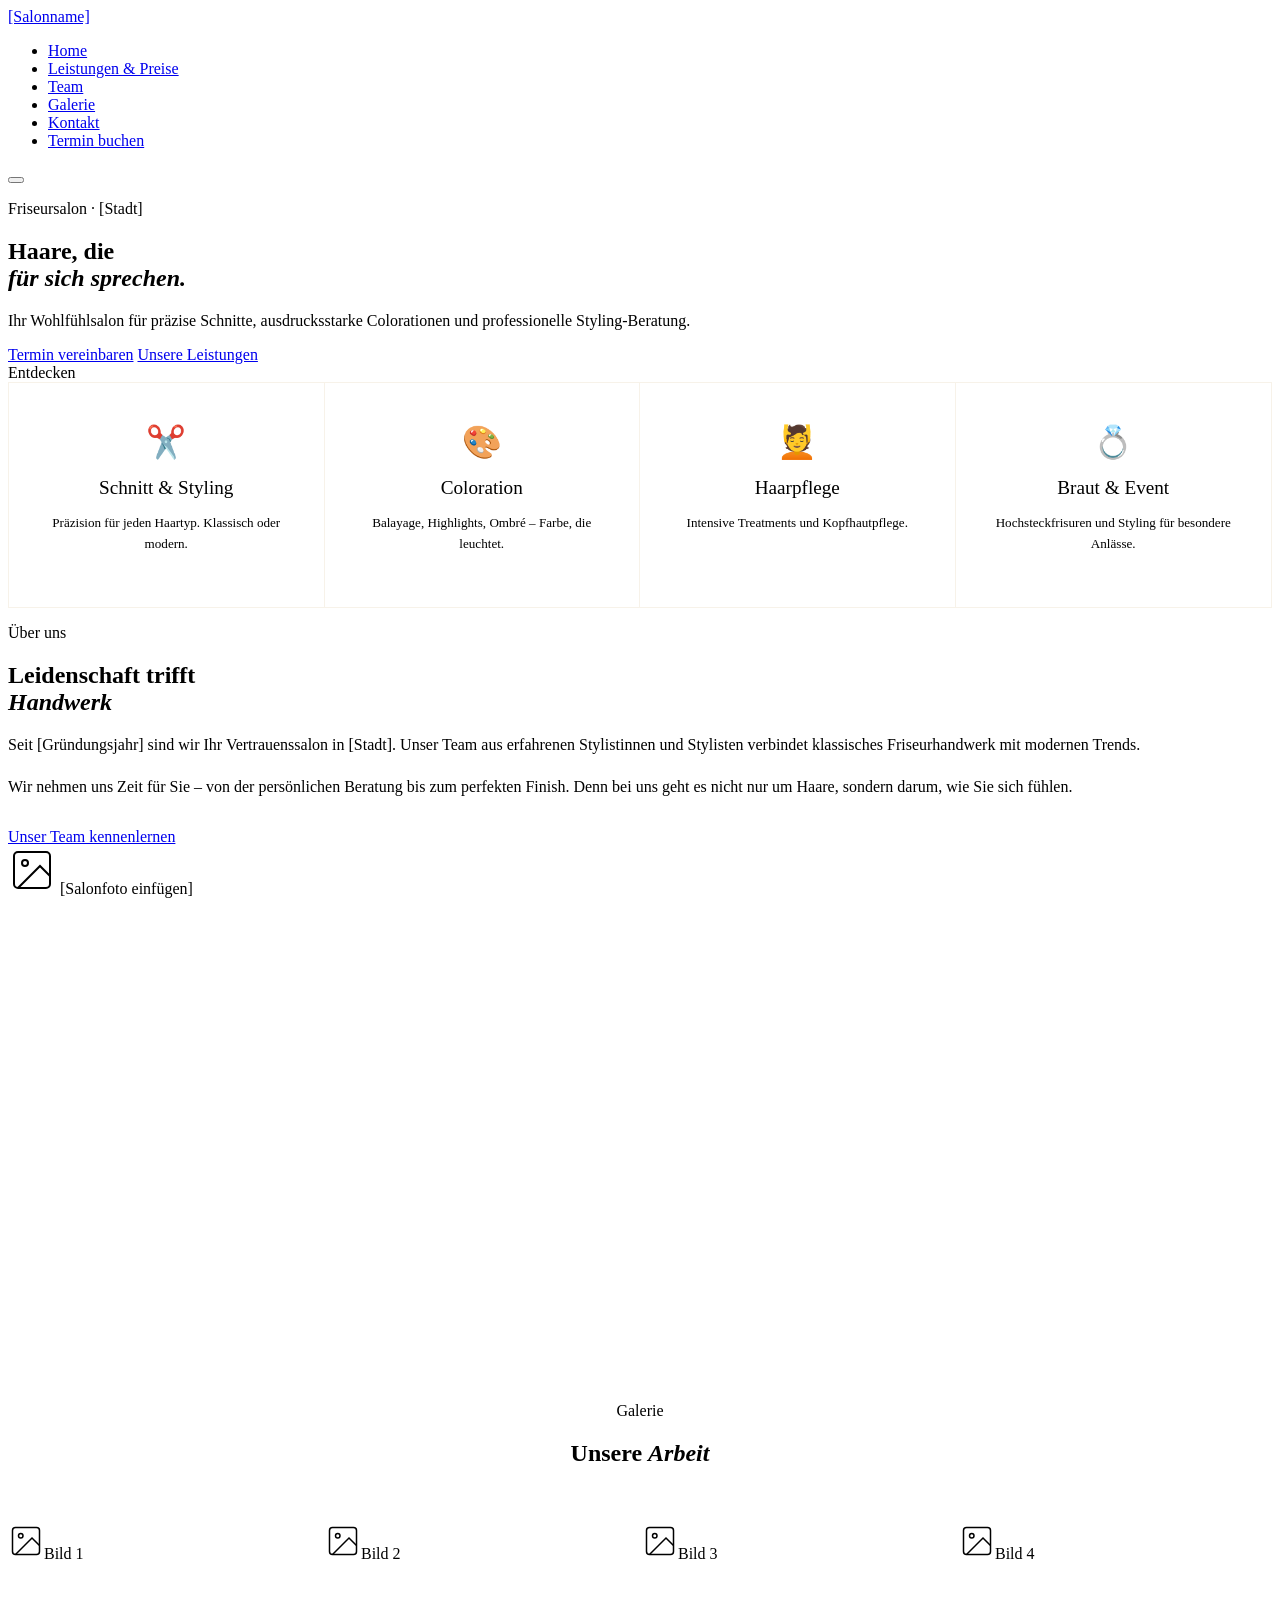
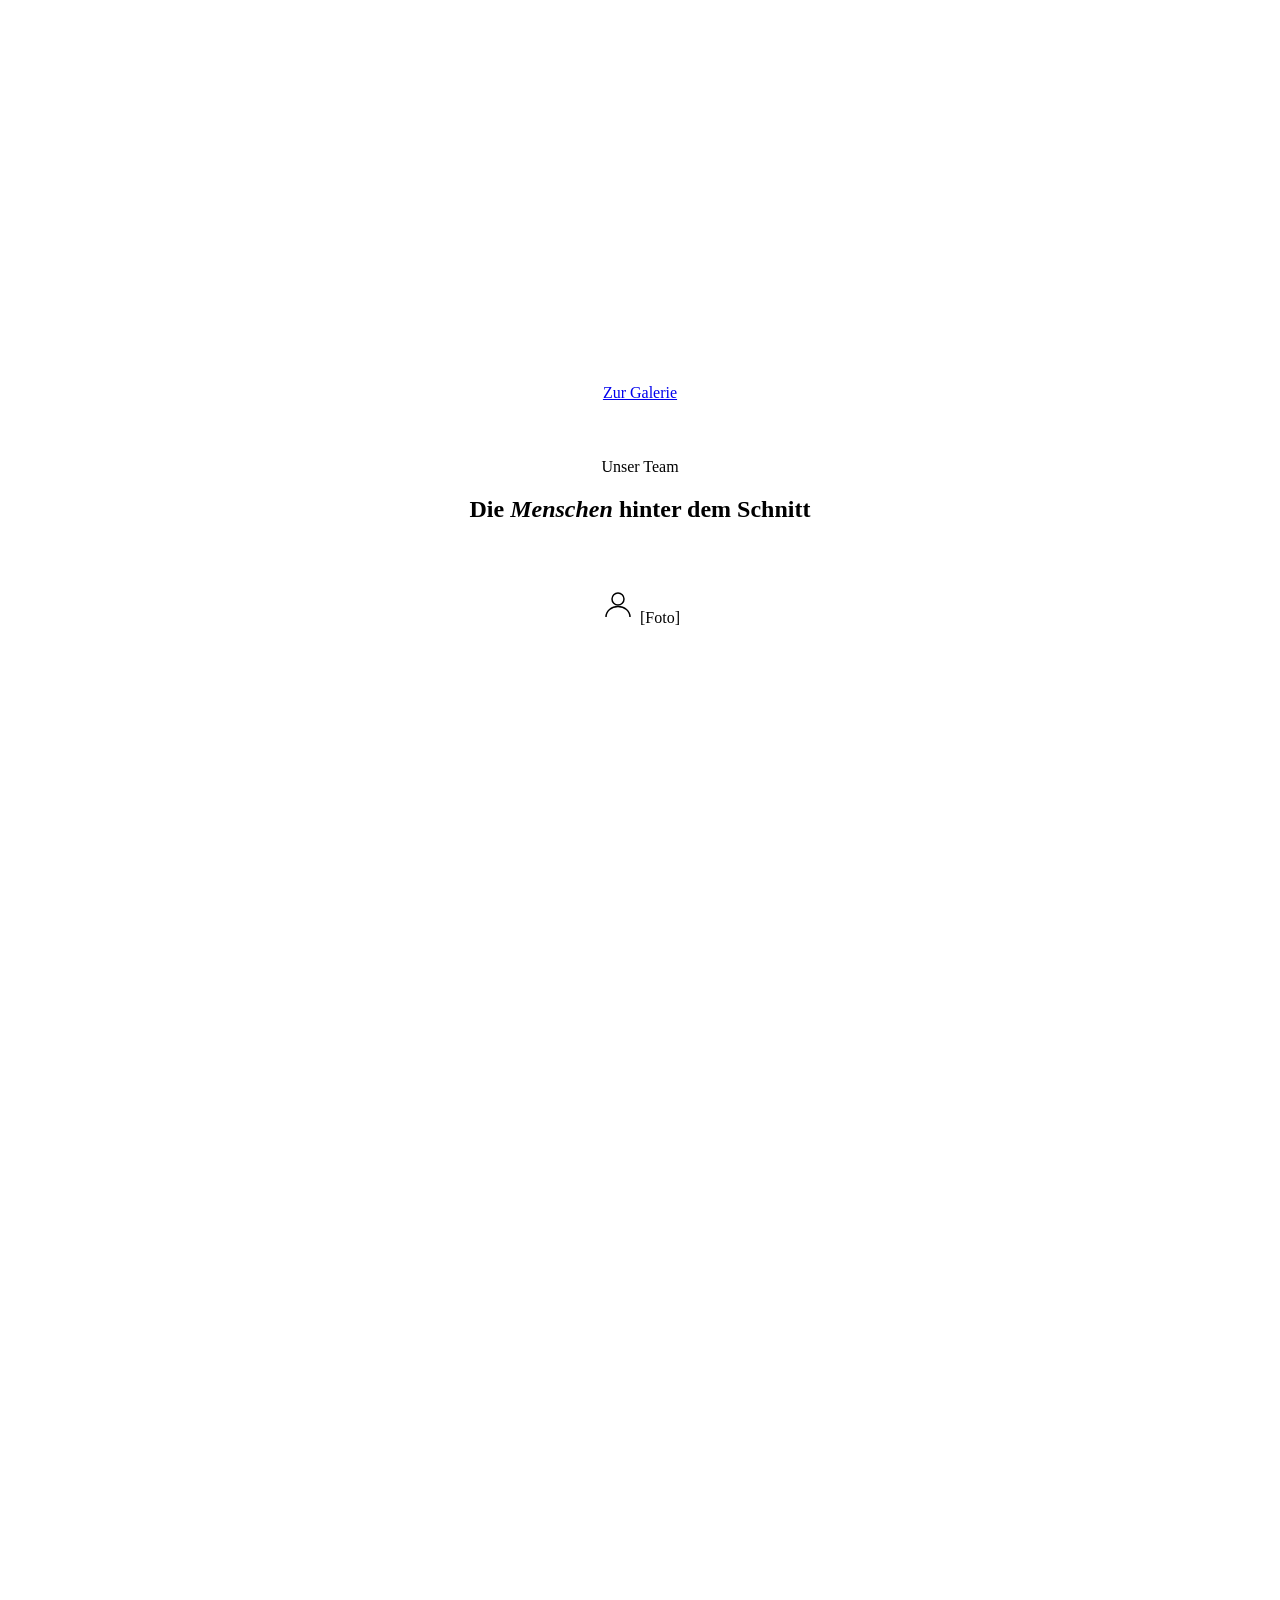
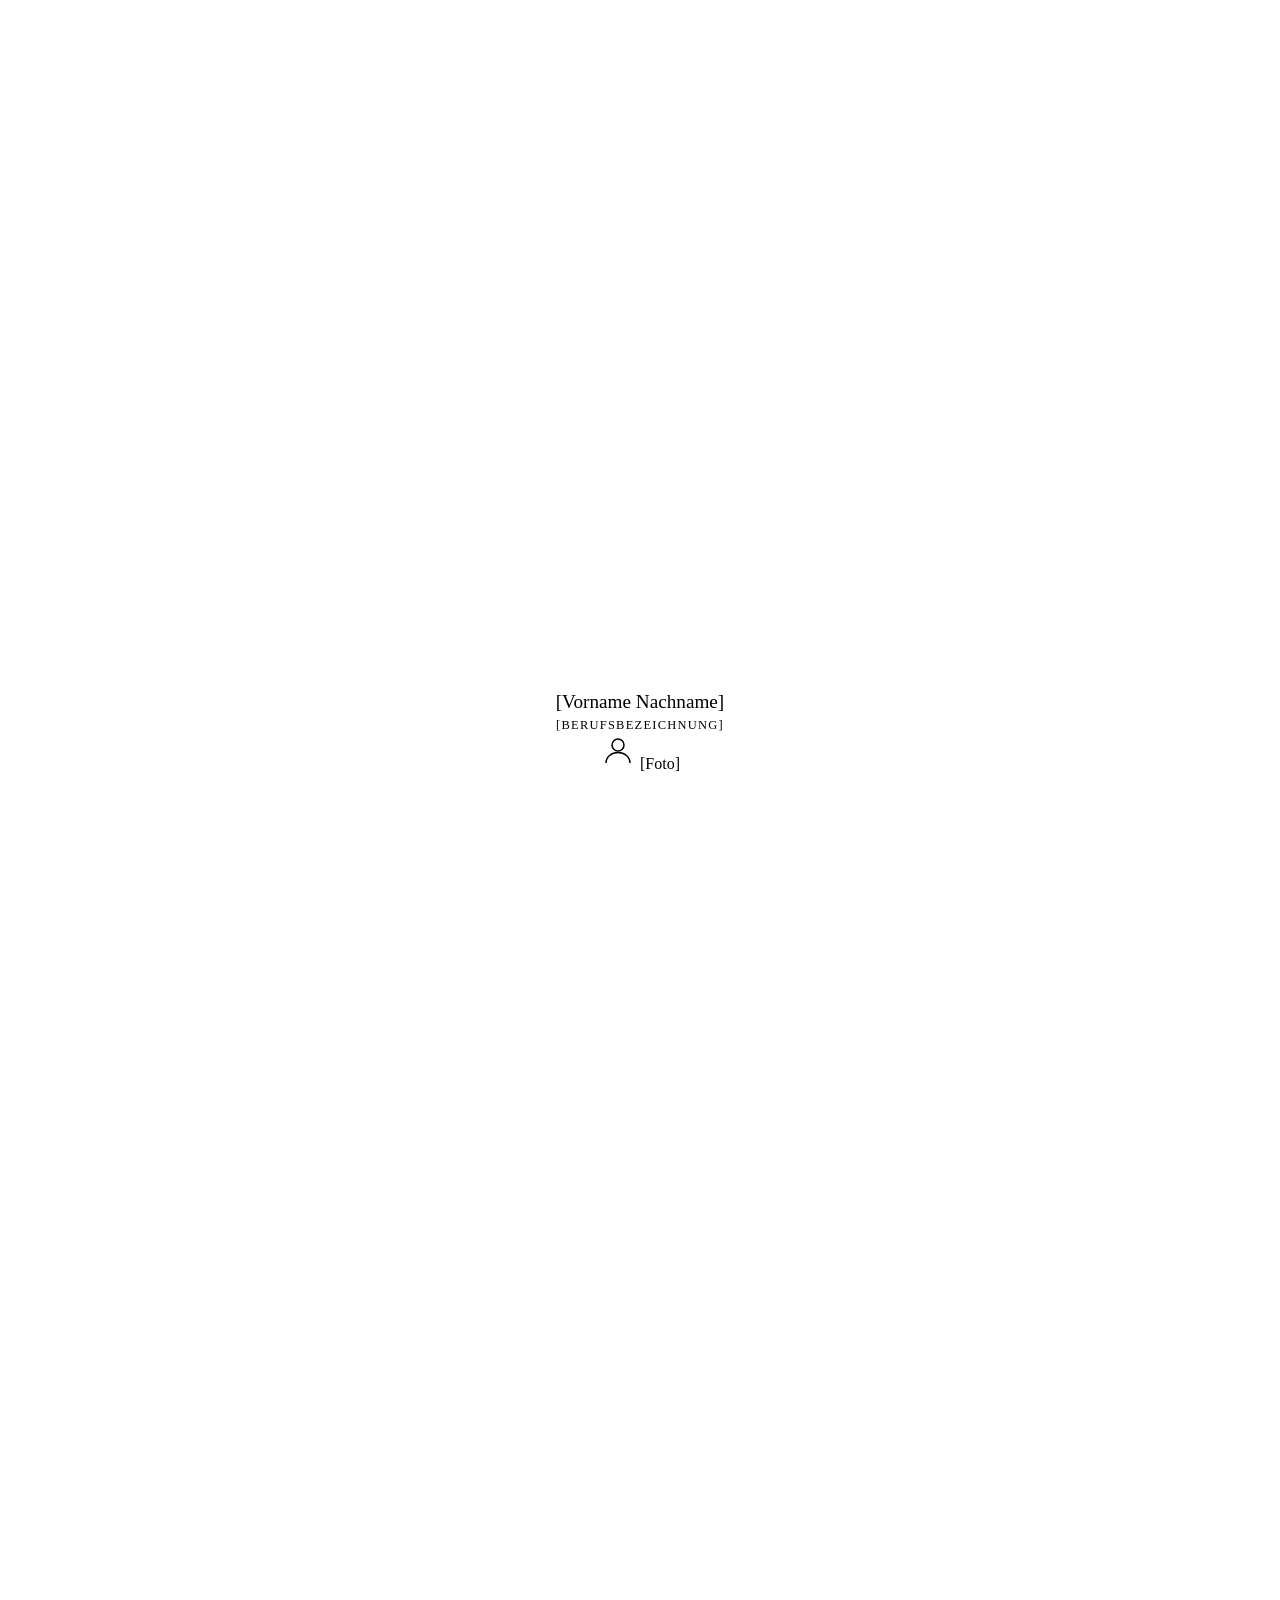
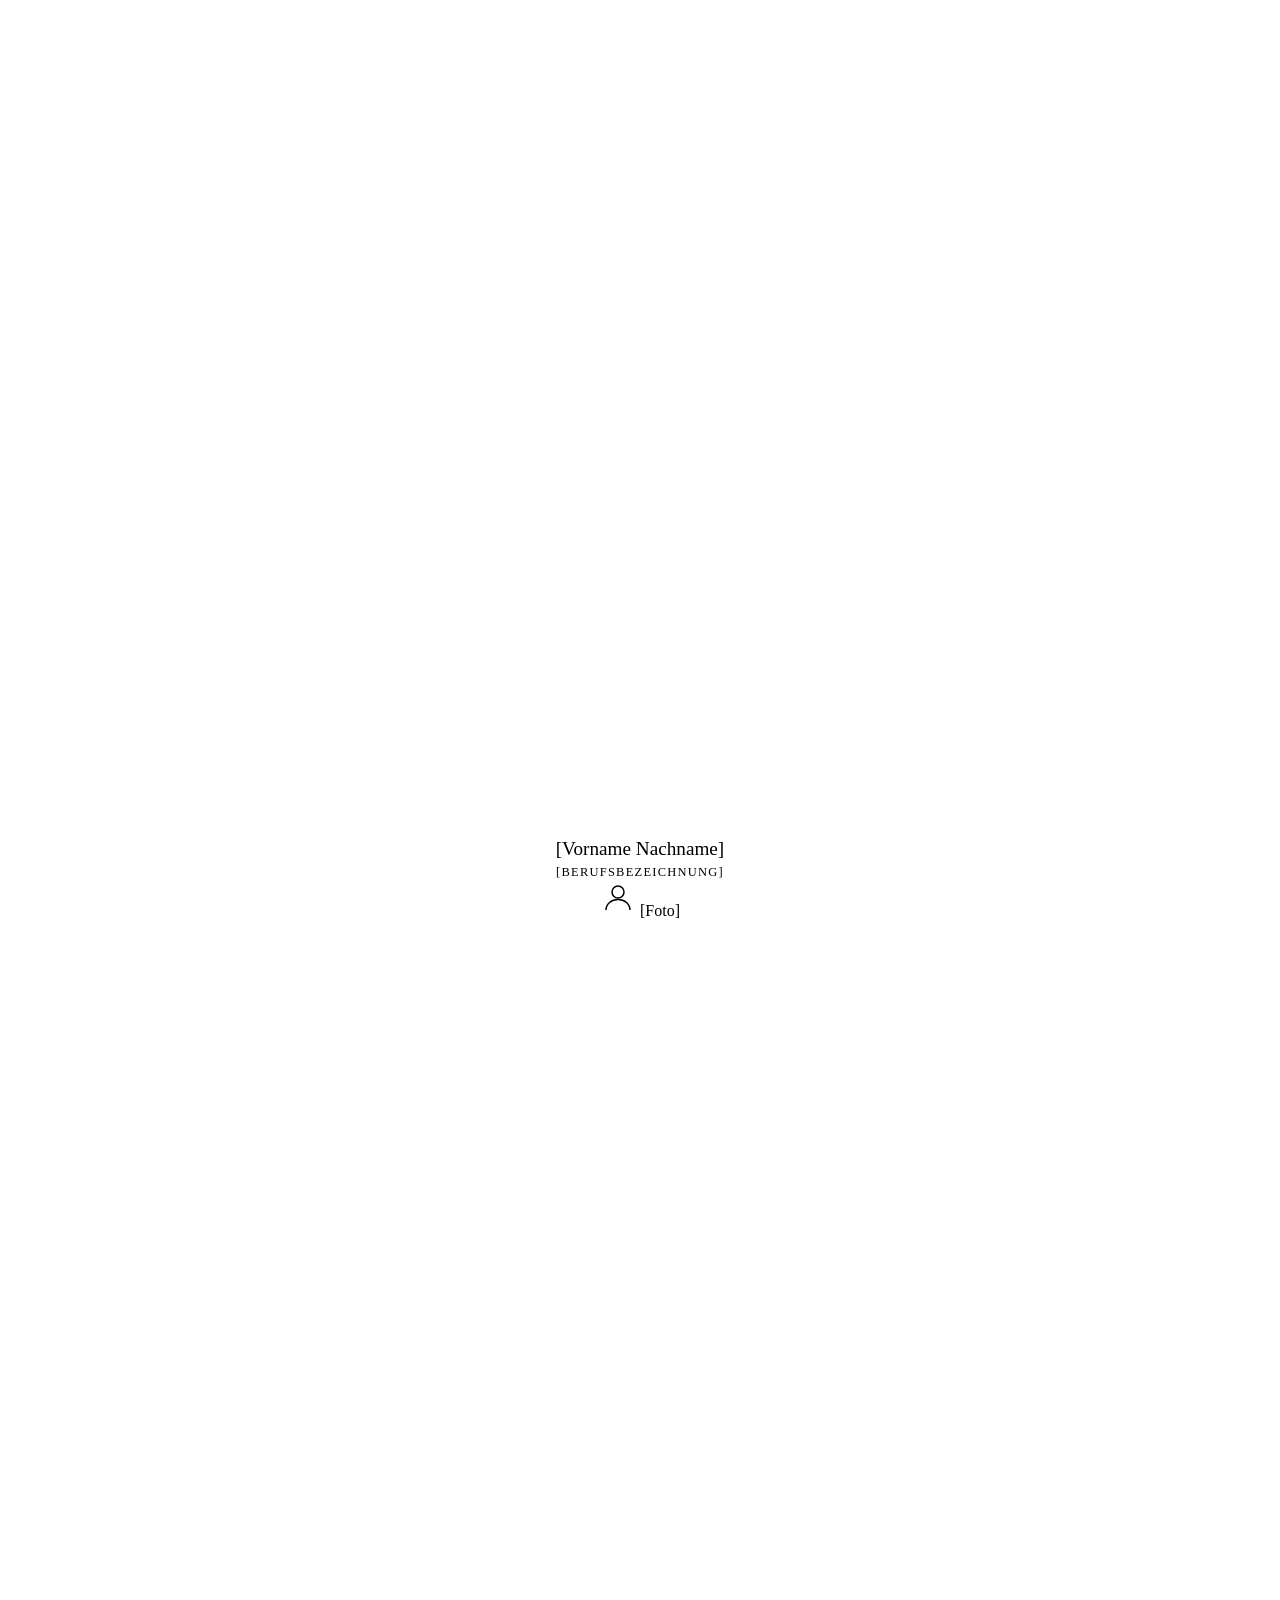
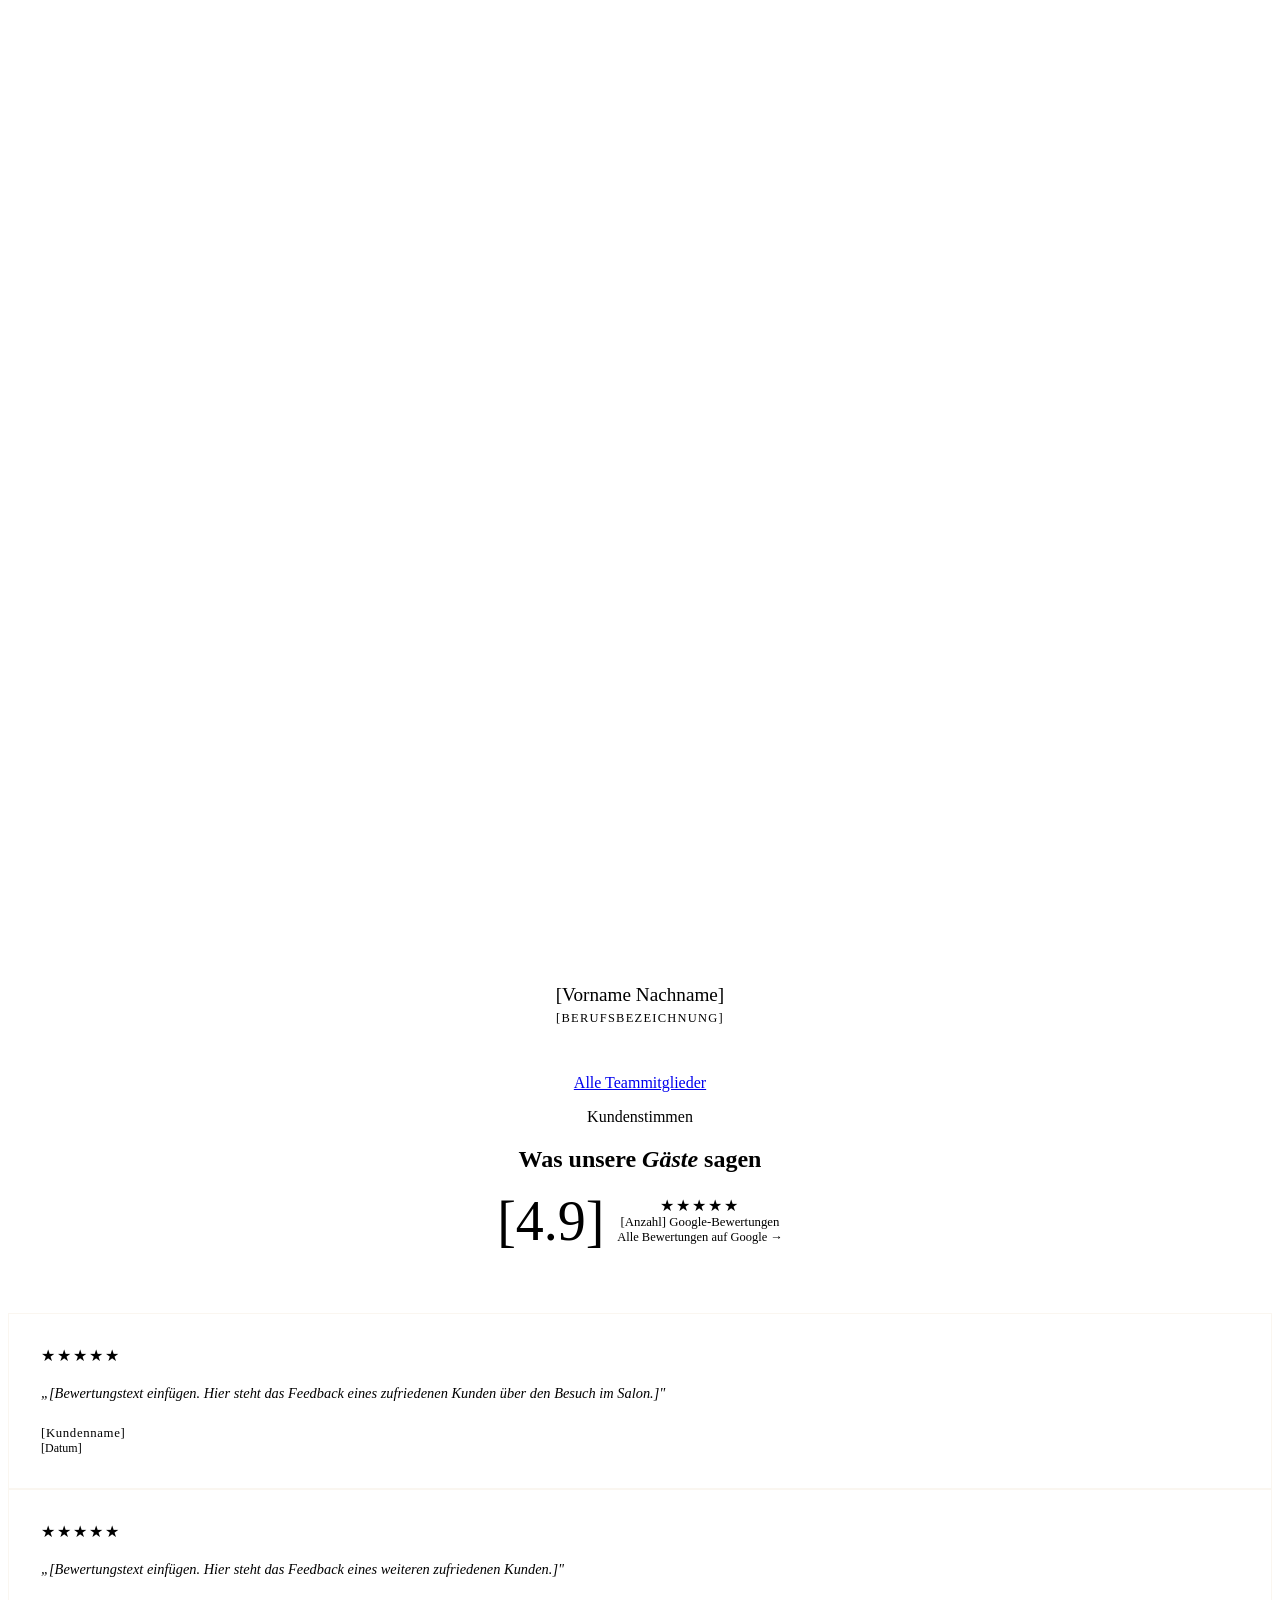
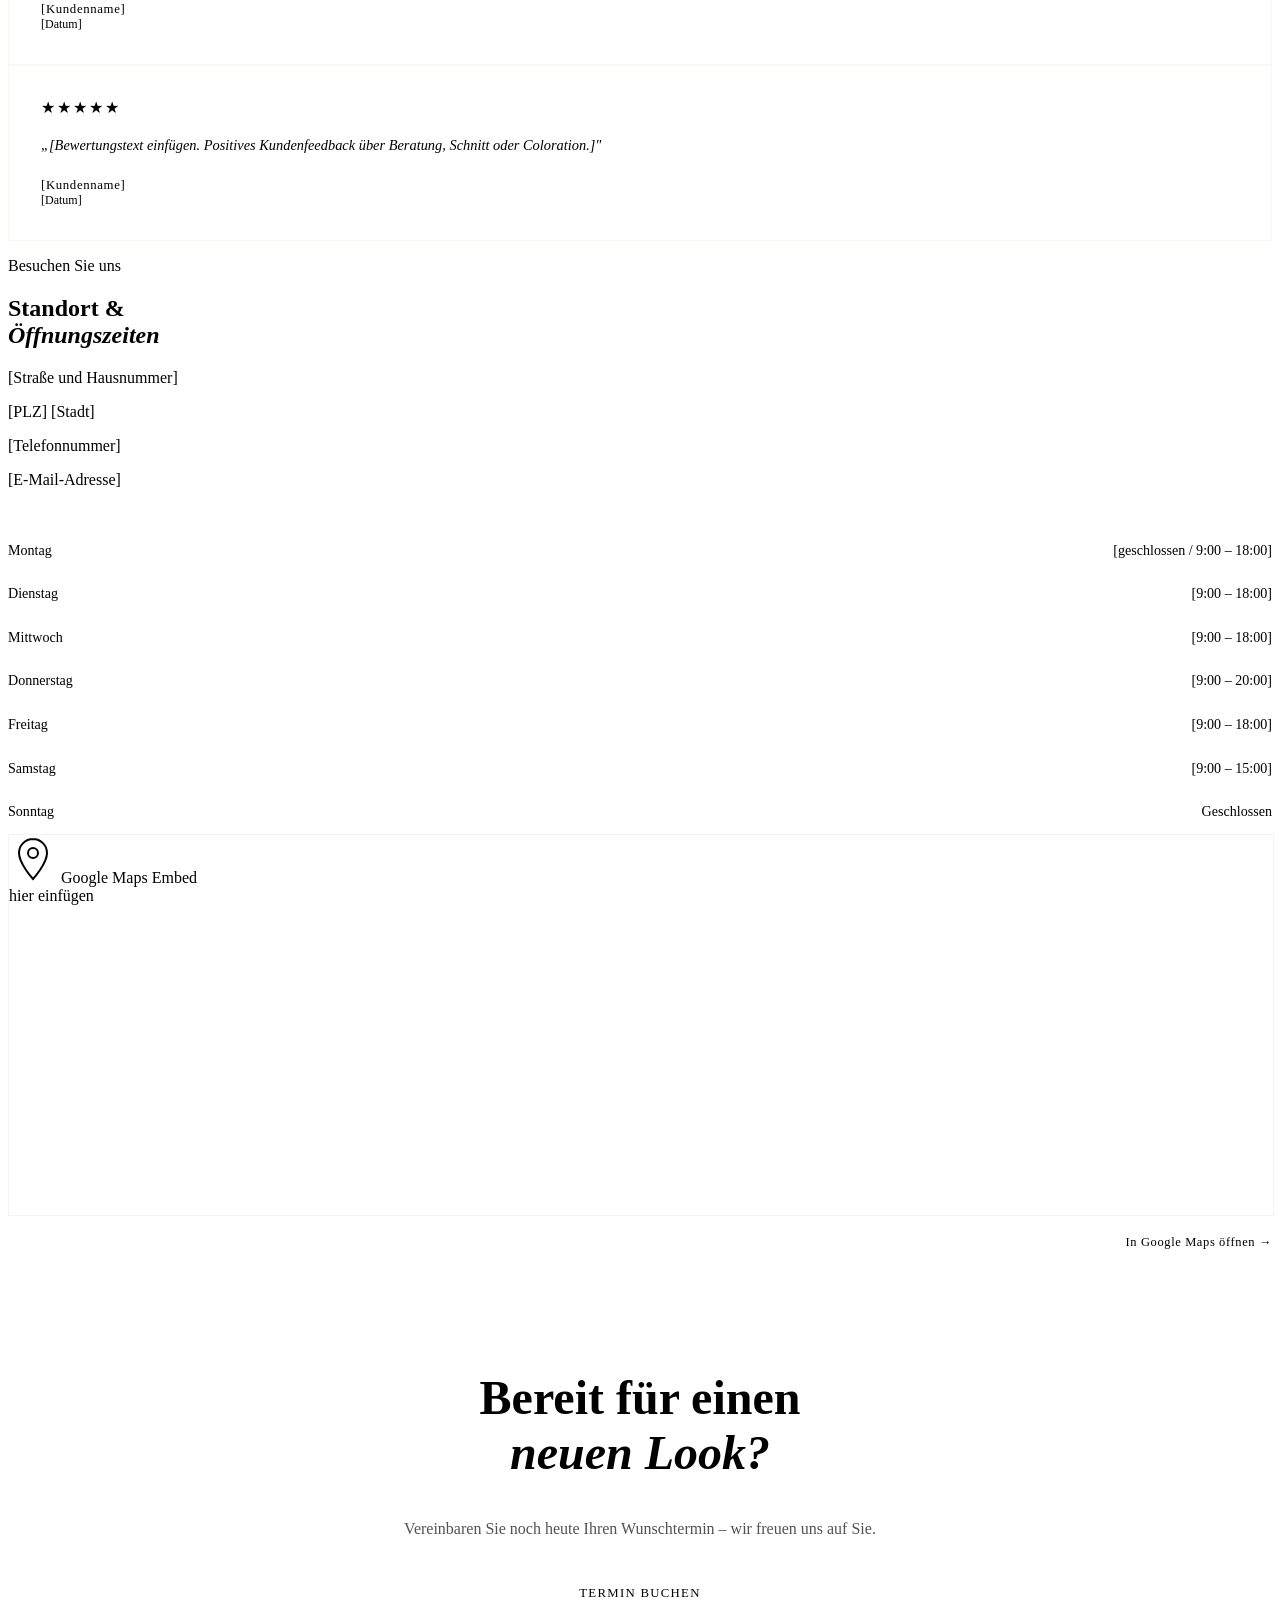
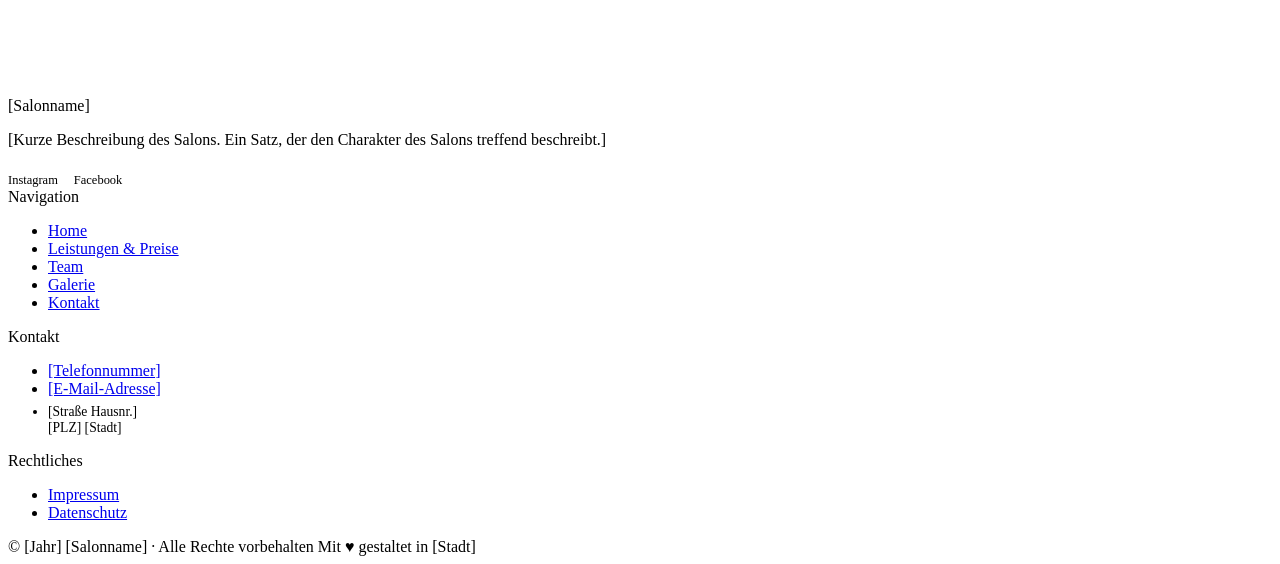
==== index.html @ e7ea8819 "Add files via upload" ====
<!DOCTYPE html>
<html lang="de">
<head>
  <meta charset="UTF-8">
  <meta name="viewport" content="width=device-width, initial-scale=1.0">
  <title>[Salonname] – Friseursalon</title>
  <meta name="description" content="[Salonname] – Ihr Friseursalon in [Stadt]. Haarschnitte, Colorationen, Styling und mehr.">
  <link rel="stylesheet" href="style.css">
  <style>
    /* ── INDEX-SPECIFIC ── */
    .services-grid {
      display: grid;
      grid-template-columns: repeat(4, 1fr);
      gap: 0;
      border: 1px solid rgba(201,169,110,0.15);
    }

    .service-item {
      padding: 2.5rem 2rem;
      border-right: 1px solid rgba(201,169,110,0.15);
      text-align: center;
      transition: background 0.3s;
      text-decoration: none;
      color: inherit;
      display: block;
    }

    .service-item:last-child { border-right: none; }

    .service-item:hover { background: rgba(201,169,110,0.05); }

    .service-icon {
      font-size: 2rem;
      margin-bottom: 1rem;
      display: block;
    }

    .service-name {
      font-family: 'Cormorant Garamond', serif;
      font-size: 1.2rem;
      color: var(--text);
      margin-bottom: 0.5rem;
    }

    .service-desc {
      font-size: 0.82rem;
      color: var(--text-muted);
      line-height: 1.6;
    }

    /* Gallery strip */
    .gallery-strip {
      display: grid;
      grid-template-columns: repeat(4, 1fr);
      gap: 4px;
      margin-top: 4px;
    }

    .gallery-img {
      aspect-ratio: 3/4;
      overflow: hidden;
    }

    .gallery-img .img-placeholder { height: 100%; min-height: 220px; }

    .gallery-img:first-child {
      grid-row: span 2;
      aspect-ratio: auto;
    }

    /* Reviews */
    .reviews-section { background: var(--black); }

    .stars { color: var(--gold); letter-spacing: 2px; font-size: 1rem; }

    .review-card {
      background: var(--mid);
      border: 1px solid rgba(201,169,110,0.1);
      padding: 2rem;
    }

    .review-text {
      font-size: 0.9rem;
      color: var(--text-muted);
      font-style: italic;
      margin-bottom: 1.2rem;
      line-height: 1.8;
    }

    .reviewer-name {
      font-size: 0.8rem;
      font-weight: 500;
      letter-spacing: 0.05em;
      color: var(--text);
    }

    .reviewer-date { font-size: 0.75rem; color: var(--text-muted); }

    .google-badge {
      display: flex;
      align-items: center;
      gap: 0.8rem;
      margin-bottom: 3rem;
    }

    .google-score {
      font-family: 'Cormorant Garamond', serif;
      font-size: 3.5rem;
      color: var(--text);
      line-height: 1;
    }

    .google-info { font-size: 0.8rem; color: var(--text-muted); }

    /* Team teaser */
    .team-member-img {
      aspect-ratio: 3/4;
      margin-bottom: 1.2rem;
      overflow: hidden;
    }

    .team-member-name {
      font-family: 'Cormorant Garamond', serif;
      font-size: 1.2rem;
      color: var(--text);
    }

    .team-member-role {
      font-size: 0.78rem;
      color: var(--gold);
      letter-spacing: 0.1em;
      text-transform: uppercase;
    }

    /* Map section */
    .location-section { background: var(--black); }

    .map-container {
      width: 100%;
      height: 380px;
      border: 1px solid rgba(201,169,110,0.15);
      overflow: hidden;
      filter: grayscale(0.6) contrast(1.1);
    }

    .map-container iframe { width: 100%; height: 100%; border: none; }

    .opening-hours table { width: 100%; border-collapse: collapse; }

    .opening-hours tr { border-bottom: 1px solid rgba(255,255,255,0.05); }

    .opening-hours td {
      padding: 0.8rem 0;
      font-size: 0.88rem;
      color: var(--text-muted);
    }

    .opening-hours td:first-child { color: var(--text); }

    .opening-hours .today td { color: var(--gold); }

    /* CTA banner */
    .cta-banner {
      background: linear-gradient(135deg, var(--gold-dark), var(--gold));
      padding: 5rem 5vw;
      text-align: center;
    }

    .cta-banner .section-title { color: var(--dark); }
    .cta-banner p { color: rgba(26,24,21,0.75); margin-bottom: 2rem; }

    .btn-dark {
      display: inline-block;
      background: var(--dark);
      color: var(--gold);
      padding: 1rem 2.5rem;
      text-decoration: none;
      font-size: 0.8rem;
      font-weight: 500;
      letter-spacing: 0.1em;
      text-transform: uppercase;
      transition: background 0.3s;
    }

    .btn-dark:hover { background: var(--black); }

    @media (max-width: 900px) {
      .services-grid { grid-template-columns: 1fr 1fr; }
      .gallery-strip { grid-template-columns: 1fr 1fr; }
      .gallery-img:first-child { grid-row: span 1; aspect-ratio: 3/4; }
    }

    @media (max-width: 640px) {
      .services-grid { grid-template-columns: 1fr; }
      .service-item { border-right: none; border-bottom: 1px solid rgba(201,169,110,0.15); }
      .service-item:last-child { border-bottom: none; }
    }
  </style>
</head>
<body>

  <!-- NAVIGATION -->
  <nav>
    <a href="index.html" class="nav-logo">[Salonname]</a>
    <ul class="nav-links" id="navLinks">
      <li><a href="index.html" class="active">Home</a></li>
      <li><a href="leistungen.html">Leistungen & Preise</a></li>
      <li><a href="team.html">Team</a></li>
      <li><a href="galerie.html">Galerie</a></li>
      <li><a href="kontakt.html">Kontakt</a></li>
      <li><a href="termin.html" class="nav-cta">Termin buchen</a></li>
    </ul>
    <button class="hamburger" onclick="document.getElementById('navLinks').classList.toggle('open')" aria-label="Menü">
      <span></span><span></span><span></span>
    </button>
  </nav>

  <!-- HERO -->
  <section class="hero">
    <div class="hero-bg"></div>
    <div class="hero-pattern"></div>
    <div class="hero-glow"></div>

    <div class="hero-content">
      <p class="hero-eyebrow">Friseursalon · [Stadt]</p>
      <h1 class="hero-title">Haare, die<br><em>für sich sprechen.</em></h1>
      <p class="hero-subtitle">Ihr Wohlfühlsalon für präzise Schnitte, ausdrucksstarke Colorationen und professionelle Styling-Beratung.</p>
      <div class="hero-actions">
        <a href="termin.html" class="btn-primary">Termin vereinbaren</a>
        <a href="leistungen.html" class="btn-outline">Unsere Leistungen</a>
      </div>
    </div>

    <div class="hero-scroll">
      <div class="scroll-line"></div>
      <span>Entdecken</span>
    </div>
  </section>

  <!-- SERVICES OVERVIEW -->
  <section style="padding: 0; background: var(--black);">
    <div class="accent-line"></div>
    <div class="services-grid">
      <a href="leistungen.html#schnitt" class="service-item fade-in">
        <span class="service-icon">✂️</span>
        <div class="service-name">Schnitt & Styling</div>
        <p class="service-desc">Präzision für jeden Haartyp. Klassisch oder modern.</p>
      </a>
      <a href="leistungen.html#farbe" class="service-item fade-in" style="transition-delay:0.1s">
        <span class="service-icon">🎨</span>
        <div class="service-name">Coloration</div>
        <p class="service-desc">Balayage, Highlights, Ombré – Farbe, die leuchtet.</p>
      </a>
      <a href="leistungen.html#pflege" class="service-item fade-in" style="transition-delay:0.2s">
        <span class="service-icon">💆</span>
        <div class="service-name">Haarpflege</div>
        <p class="service-desc">Intensive Treatments und Kopfhautpflege.</p>
      </a>
      <a href="leistungen.html#braut" class="service-item fade-in" style="transition-delay:0.3s">
        <span class="service-icon">💍</span>
        <div class="service-name">Braut & Event</div>
        <p class="service-desc">Hochsteckfrisuren und Styling für besondere Anlässe.</p>
      </a>
    </div>
    <div class="accent-line"></div>
  </section>

  <!-- ABOUT TEASER -->
  <section>
    <div class="two-col">
      <div class="fade-in">
        <p class="section-label">Über uns</p>
        <h2 class="section-title">Leidenschaft trifft<br><em>Handwerk</em></h2>
        <div class="divider"></div>
        <p style="color: var(--text-muted); margin-bottom: 1.5rem;">
          Seit [Gründungsjahr] sind wir Ihr Vertrauenssalon in [Stadt]. Unser Team aus erfahrenen Stylistinnen und Stylisten verbindet klassisches Friseurhandwerk mit modernen Trends.
        </p>
        <p style="color: var(--text-muted); margin-bottom: 2rem;">
          Wir nehmen uns Zeit für Sie – von der persönlichen Beratung bis zum perfekten Finish. Denn bei uns geht es nicht nur um Haare, sondern darum, wie Sie sich fühlen.
        </p>
        <a href="team.html" class="btn-outline">Unser Team kennenlernen</a>
      </div>
      <div class="fade-in" style="transition-delay:0.2s">
        <div class="img-placeholder" style="height: 460px;">
          <svg width="48" height="48" fill="none" stroke="currentColor" stroke-width="1" viewBox="0 0 24 24">
            <rect x="3" y="3" width="18" height="18" rx="2"/><circle cx="8.5" cy="8.5" r="1.5"/>
            <path d="m21 15-5-5L5 21"/>
          </svg>
          <span>[Salonfoto einfügen]</span>
        </div>
      </div>
    </div>
  </section>

  <!-- GALLERY STRIP -->
  <section style="padding: 0 0 0 0; background: var(--black);">
    <div style="padding: 5rem 5vw 2rem;">
      <p class="section-label" style="text-align:center">Galerie</p>
      <h2 class="section-title" style="text-align:center">Unsere <em>Arbeit</em></h2>
    </div>
    <div class="gallery-strip">
      <div class="gallery-img">
        <div class="img-placeholder"><svg width="36" height="36" fill="none" stroke="currentColor" stroke-width="1" viewBox="0 0 24 24"><rect x="3" y="3" width="18" height="18" rx="2"/><circle cx="8.5" cy="8.5" r="1.5"/><path d="m21 15-5-5L5 21"/></svg><span>Bild 1</span></div>
      </div>
      <div class="gallery-img">
        <div class="img-placeholder"><svg width="36" height="36" fill="none" stroke="currentColor" stroke-width="1" viewBox="0 0 24 24"><rect x="3" y="3" width="18" height="18" rx="2"/><circle cx="8.5" cy="8.5" r="1.5"/><path d="m21 15-5-5L5 21"/></svg><span>Bild 2</span></div>
      </div>
      <div class="gallery-img">
        <div class="img-placeholder"><svg width="36" height="36" fill="none" stroke="currentColor" stroke-width="1" viewBox="0 0 24 24"><rect x="3" y="3" width="18" height="18" rx="2"/><circle cx="8.5" cy="8.5" r="1.5"/><path d="m21 15-5-5L5 21"/></svg><span>Bild 3</span></div>
      </div>
      <div class="gallery-img">
        <div class="img-placeholder"><svg width="36" height="36" fill="none" stroke="currentColor" stroke-width="1" viewBox="0 0 24 24"><rect x="3" y="3" width="18" height="18" rx="2"/><circle cx="8.5" cy="8.5" r="1.5"/><path d="m21 15-5-5L5 21"/></svg><span>Bild 4</span></div>
      </div>
    </div>
    <div style="text-align:center; padding: 2.5rem;">
      <a href="galerie.html" class="btn-outline">Zur Galerie</a>
    </div>
  </section>

  <!-- TEAM TEASER -->
  <section>
    <div style="text-align:center; margin-bottom: 4rem;">
      <p class="section-label">Unser Team</p>
      <h2 class="section-title">Die <em>Menschen</em> hinter dem Schnitt</h2>
      <div class="divider center"></div>
    </div>
    <div class="three-col">
      <div class="fade-in" style="text-align:center">
        <div class="team-member-img img-placeholder" style="min-height:280px">
          <svg width="36" height="36" fill="none" stroke="currentColor" stroke-width="1" viewBox="0 0 24 24"><circle cx="12" cy="8" r="4"/><path d="M4 20c0-4 3.6-7 8-7s8 3 8 7"/></svg>
          <span>[Foto]</span>
        </div>
        <div class="team-member-name">[Vorname Nachname]</div>
        <div class="team-member-role" style="margin-top:0.3rem">[Berufsbezeichnung]</div>
      </div>
      <div class="fade-in" style="text-align:center; transition-delay:0.15s">
        <div class="team-member-img img-placeholder" style="min-height:280px">
          <svg width="36" height="36" fill="none" stroke="currentColor" stroke-width="1" viewBox="0 0 24 24"><circle cx="12" cy="8" r="4"/><path d="M4 20c0-4 3.6-7 8-7s8 3 8 7"/></svg>
          <span>[Foto]</span>
        </div>
        <div class="team-member-name">[Vorname Nachname]</div>
        <div class="team-member-role" style="margin-top:0.3rem">[Berufsbezeichnung]</div>
      </div>
      <div class="fade-in" style="text-align:center; transition-delay:0.3s">
        <div class="team-member-img img-placeholder" style="min-height:280px">
          <svg width="36" height="36" fill="none" stroke="currentColor" stroke-width="1" viewBox="0 0 24 24"><circle cx="12" cy="8" r="4"/><path d="M4 20c0-4 3.6-7 8-7s8 3 8 7"/></svg>
          <span>[Foto]</span>
        </div>
        <div class="team-member-name">[Vorname Nachname]</div>
        <div class="team-member-role" style="margin-top:0.3rem">[Berufsbezeichnung]</div>
      </div>
    </div>
    <div style="text-align:center; margin-top:3rem;">
      <a href="team.html" class="btn-outline">Alle Teammitglieder</a>
    </div>
  </section>

  <!-- GOOGLE REVIEWS -->
  <section class="reviews-section">
    <div style="text-align:center; margin-bottom: 4rem;">
      <p class="section-label">Kundenstimmen</p>
      <h2 class="section-title">Was unsere <em>Gäste</em> sagen</h2>
      <div class="divider center"></div>
      <div class="google-badge" style="justify-content:center">
        <div class="google-score">[4.9]</div>
        <div>
          <div class="stars">★★★★★</div>
          <div class="google-info">[Anzahl] Google-Bewertungen<br>
            <a href="[Google-Bewertungslink]" target="_blank" style="color:var(--gold); text-decoration:none; font-size:0.78rem;">Alle Bewertungen auf Google →</a>
          </div>
        </div>
      </div>
    </div>
    <div class="three-col">
      <div class="review-card fade-in">
        <div class="stars" style="margin-bottom:1rem">★★★★★</div>
        <p class="review-text">„[Bewertungstext einfügen. Hier steht das Feedback eines zufriedenen Kunden über den Besuch im Salon.]"</p>
        <div class="reviewer-name">[Kundenname]</div>
        <div class="reviewer-date">[Datum]</div>
      </div>
      <div class="review-card fade-in" style="transition-delay:0.15s">
        <div class="stars" style="margin-bottom:1rem">★★★★★</div>
        <p class="review-text">„[Bewertungstext einfügen. Hier steht das Feedback eines weiteren zufriedenen Kunden.]"</p>
        <div class="reviewer-name">[Kundenname]</div>
        <div class="reviewer-date">[Datum]</div>
      </div>
      <div class="review-card fade-in" style="transition-delay:0.3s">
        <div class="stars" style="margin-bottom:1rem">★★★★★</div>
        <p class="review-text">„[Bewertungstext einfügen. Positives Kundenfeedback über Beratung, Schnitt oder Coloration.]"</p>
        <div class="reviewer-name">[Kundenname]</div>
        <div class="reviewer-date">[Datum]</div>
      </div>
    </div>
  </section>

  <!-- LOCATION & HOURS -->
  <section class="location-section">
    <div class="two-col" style="gap:4rem; align-items:start">
      <div class="fade-in">
        <p class="section-label">Besuchen Sie uns</p>
        <h2 class="section-title">Standort &<br><em>Öffnungszeiten</em></h2>
        <div class="divider"></div>

        <div style="margin-bottom:2.5rem;">
          <p style="color:var(--text); margin-bottom:0.3rem; font-weight:500;">[Straße und Hausnummer]</p>
          <p style="color:var(--text-muted);">[PLZ] [Stadt]</p>
          <p style="margin-top:0.8rem;"><a href="tel:[Telefonnummer]" style="color:var(--gold); text-decoration:none;">[Telefonnummer]</a></p>
          <p><a href="mailto:[E-Mail]" style="color:var(--gold); text-decoration:none;">[E-Mail-Adresse]</a></p>
        </div>

        <div class="opening-hours">
          <table>
            <tr><td>Montag</td><td style="text-align:right">[geschlossen / 9:00 – 18:00]</td></tr>
            <tr><td>Dienstag</td><td style="text-align:right">[9:00 – 18:00]</td></tr>
            <tr><td>Mittwoch</td><td style="text-align:right">[9:00 – 18:00]</td></tr>
            <tr><td>Donnerstag</td><td style="text-align:right">[9:00 – 20:00]</td></tr>
            <tr><td>Freitag</td><td style="text-align:right">[9:00 – 18:00]</td></tr>
            <tr><td>Samstag</td><td style="text-align:right">[9:00 – 15:00]</td></tr>
            <tr><td>Sonntag</td><td style="text-align:right">Geschlossen</td></tr>
          </table>
        </div>
      </div>

      <div class="fade-in" style="transition-delay:0.2s">
        <div class="map-container">
          <!-- Google Maps Embed: [Maps-Embed-Code hier einfügen] -->
          <div class="img-placeholder" style="height:100%">
            <svg width="48" height="48" fill="none" stroke="currentColor" stroke-width="1" viewBox="0 0 24 24">
              <path d="M12 2C8.13 2 5 5.13 5 9c0 5.25 7 13 7 13s7-7.75 7-13c0-3.87-3.13-7-7-7z"/>
              <circle cx="12" cy="9" r="2.5"/>
            </svg>
            <span>Google Maps Embed<br>hier einfügen</span>
          </div>
        </div>
        <div style="margin-top:1rem; text-align:right;">
          <a href="https://maps.google.com/?q=[Adresse]" target="_blank" style="font-size:0.78rem; color:var(--gold); text-decoration:none; letter-spacing:0.05em;">In Google Maps öffnen →</a>
        </div>
      </div>
    </div>
  </section>

  <!-- CTA BANNER -->
  <section class="cta-banner">
    <h2 class="section-title" style="font-size:clamp(2rem,4vw,3rem);">Bereit für einen<br><em>neuen Look?</em></h2>
    <p>Vereinbaren Sie noch heute Ihren Wunschtermin – wir freuen uns auf Sie.</p>
    <a href="termin.html" class="btn-dark">Termin buchen</a>
  </section>

  <!-- FOOTER -->
  <footer>
    <div class="footer-grid">
      <div>
        <span class="footer-logo">[Salonname]</span>
        <p class="footer-desc">[Kurze Beschreibung des Salons. Ein Satz, der den Charakter des Salons treffend beschreibt.]</p>
        <div style="display:flex; gap:1rem; margin-top:1.5rem;">
          <a href="[Instagram-Link]" style="color:var(--text-muted); text-decoration:none; font-size:0.78rem; transition:color 0.3s;" onmouseover="this.style.color='var(--gold)'" onmouseout="this.style.color='var(--text-muted)'">Instagram</a>
          <a href="[Facebook-Link]" style="color:var(--text-muted); text-decoration:none; font-size:0.78rem; transition:color 0.3s;" onmouseover="this.style.color='var(--gold)'" onmouseout="this.style.color='var(--text-muted)'">Facebook</a>
        </div>
      </div>
      <div>
        <div class="footer-title">Navigation</div>
        <ul class="footer-links">
          <li><a href="index.html">Home</a></li>
          <li><a href="leistungen.html">Leistungen & Preise</a></li>
          <li><a href="team.html">Team</a></li>
          <li><a href="galerie.html">Galerie</a></li>
          <li><a href="kontakt.html">Kontakt</a></li>
        </ul>
      </div>
      <div>
        <div class="footer-title">Kontakt</div>
        <ul class="footer-links">
          <li><a href="tel:[Telefonnummer]">[Telefonnummer]</a></li>
          <li><a href="mailto:[E-Mail]">[E-Mail-Adresse]</a></li>
          <li style="color:var(--text-muted); font-size:0.85rem; margin-top:0.4rem;">[Straße Hausnr.]<br>[PLZ] [Stadt]</li>
        </ul>
      </div>
      <div>
        <div class="footer-title">Rechtliches</div>
        <ul class="footer-links">
          <li><a href="impressum.html">Impressum</a></li>
          <li><a href="datenschutz.html">Datenschutz</a></li>
        </ul>
      </div>
    </div>
    <div class="footer-bottom">
      <span>© [Jahr] [Salonname] · Alle Rechte vorbehalten</span>
      <span>Mit ♥ gestaltet in [Stadt]</span>
    </div>
  </footer>

  <script>
    // Scroll animations
    const observer = new IntersectionObserver(entries => {
      entries.forEach(e => { if (e.isIntersecting) e.target.classList.add('visible'); });
    }, { threshold: 0.15 });
    document.querySelectorAll('.fade-in').forEach(el => observer.observe(el));
  </script>
</body>
</html>
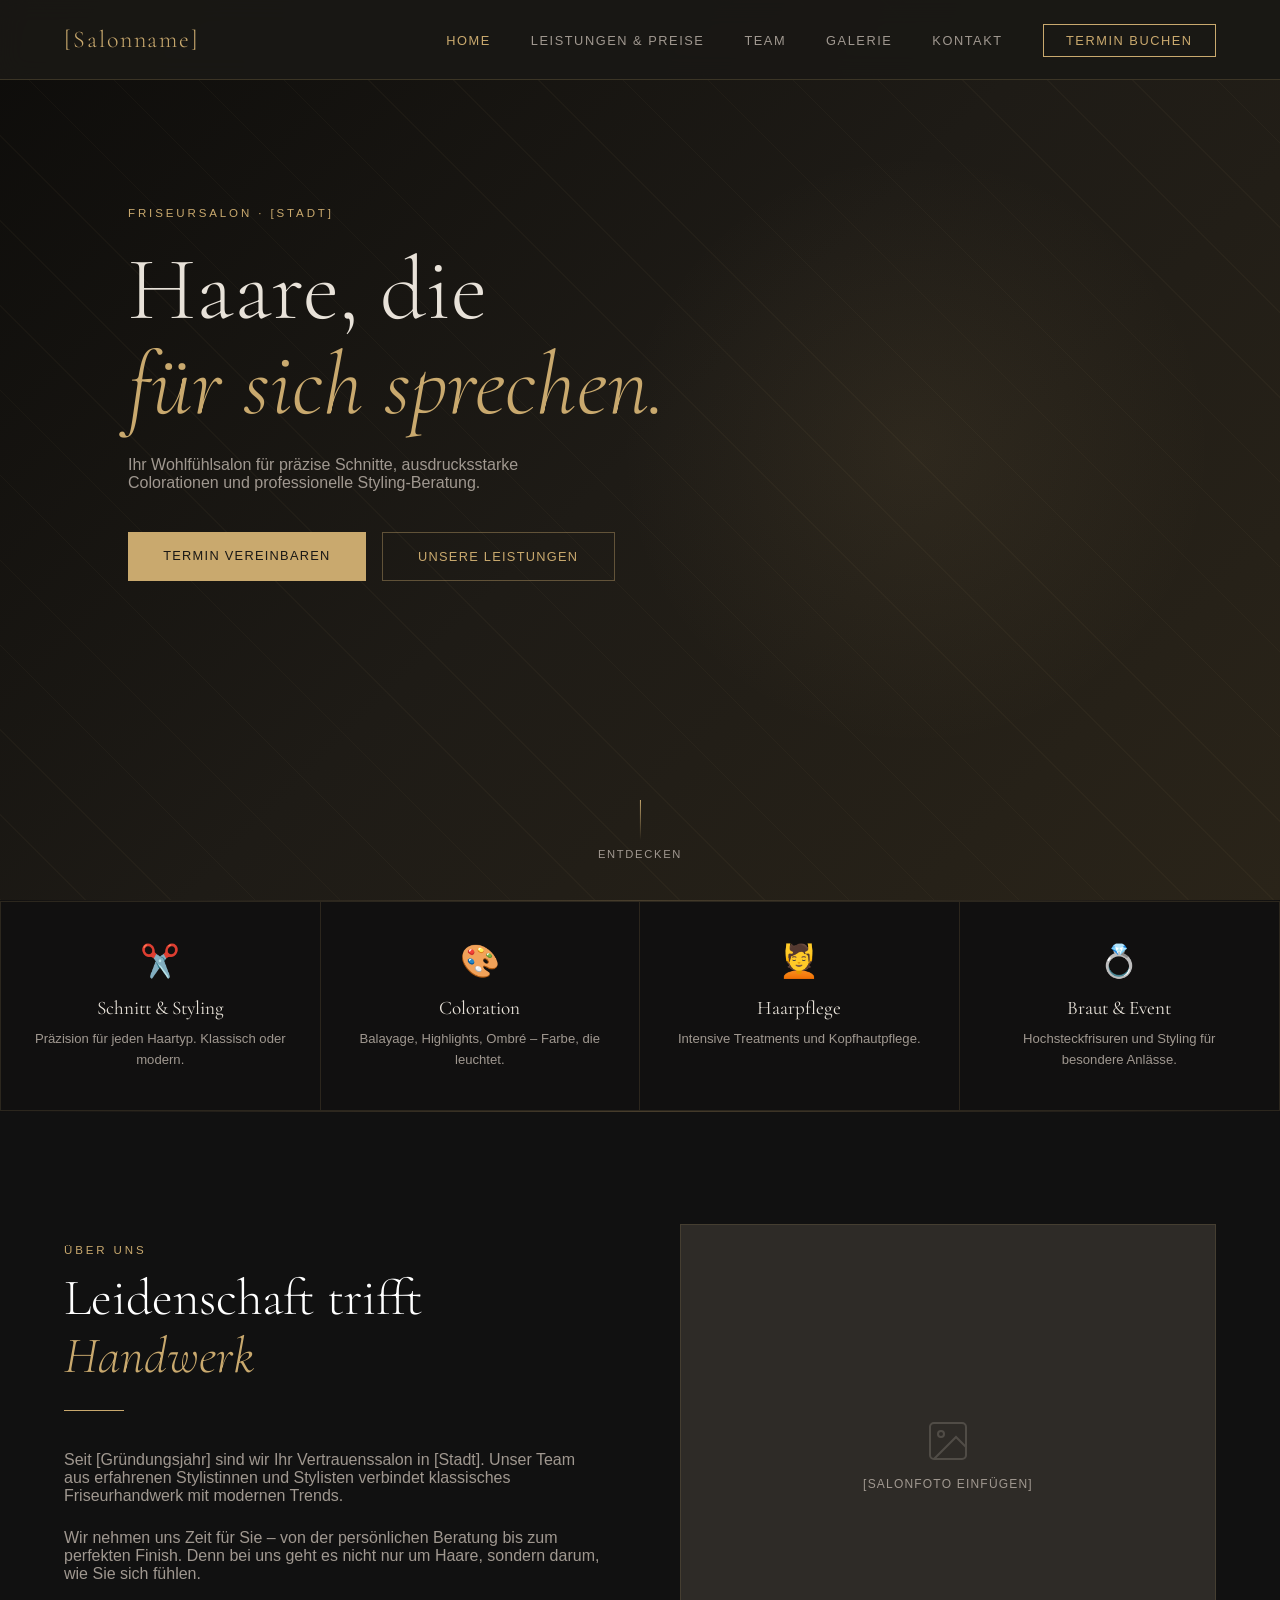
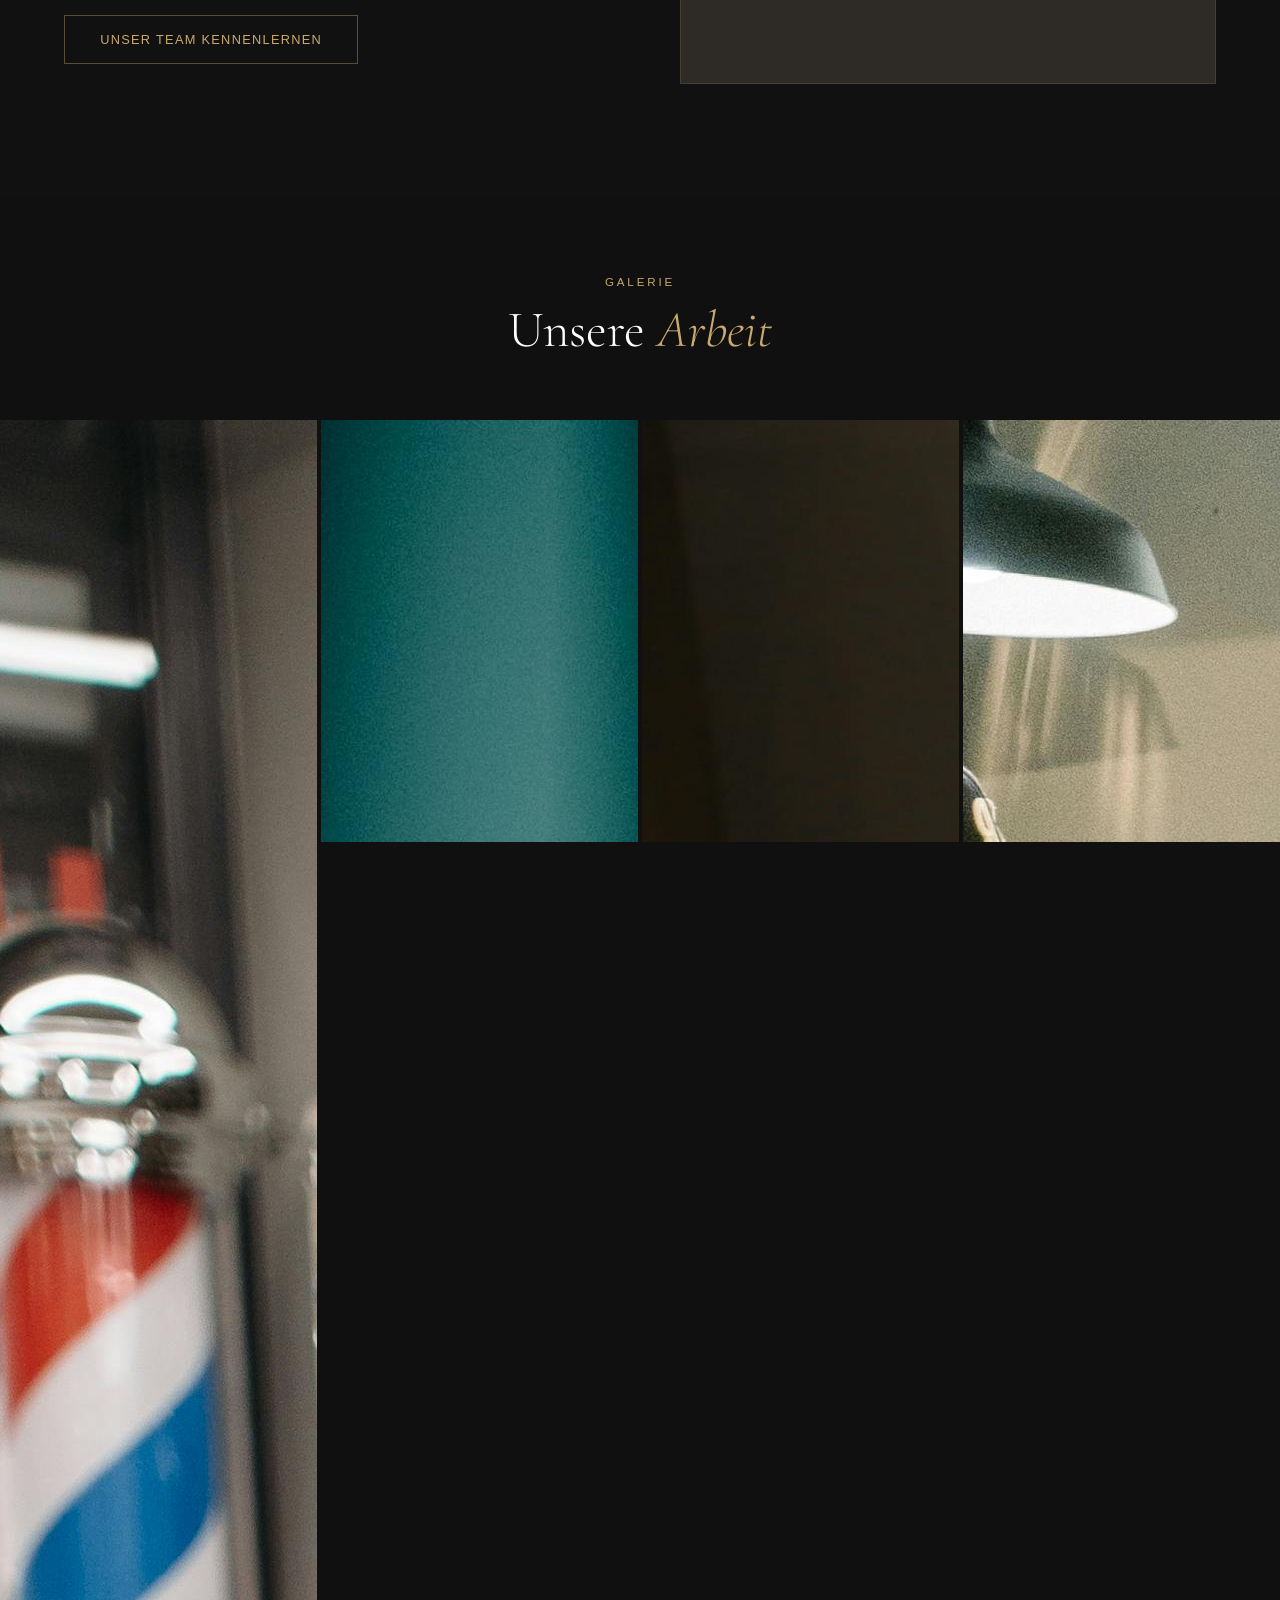
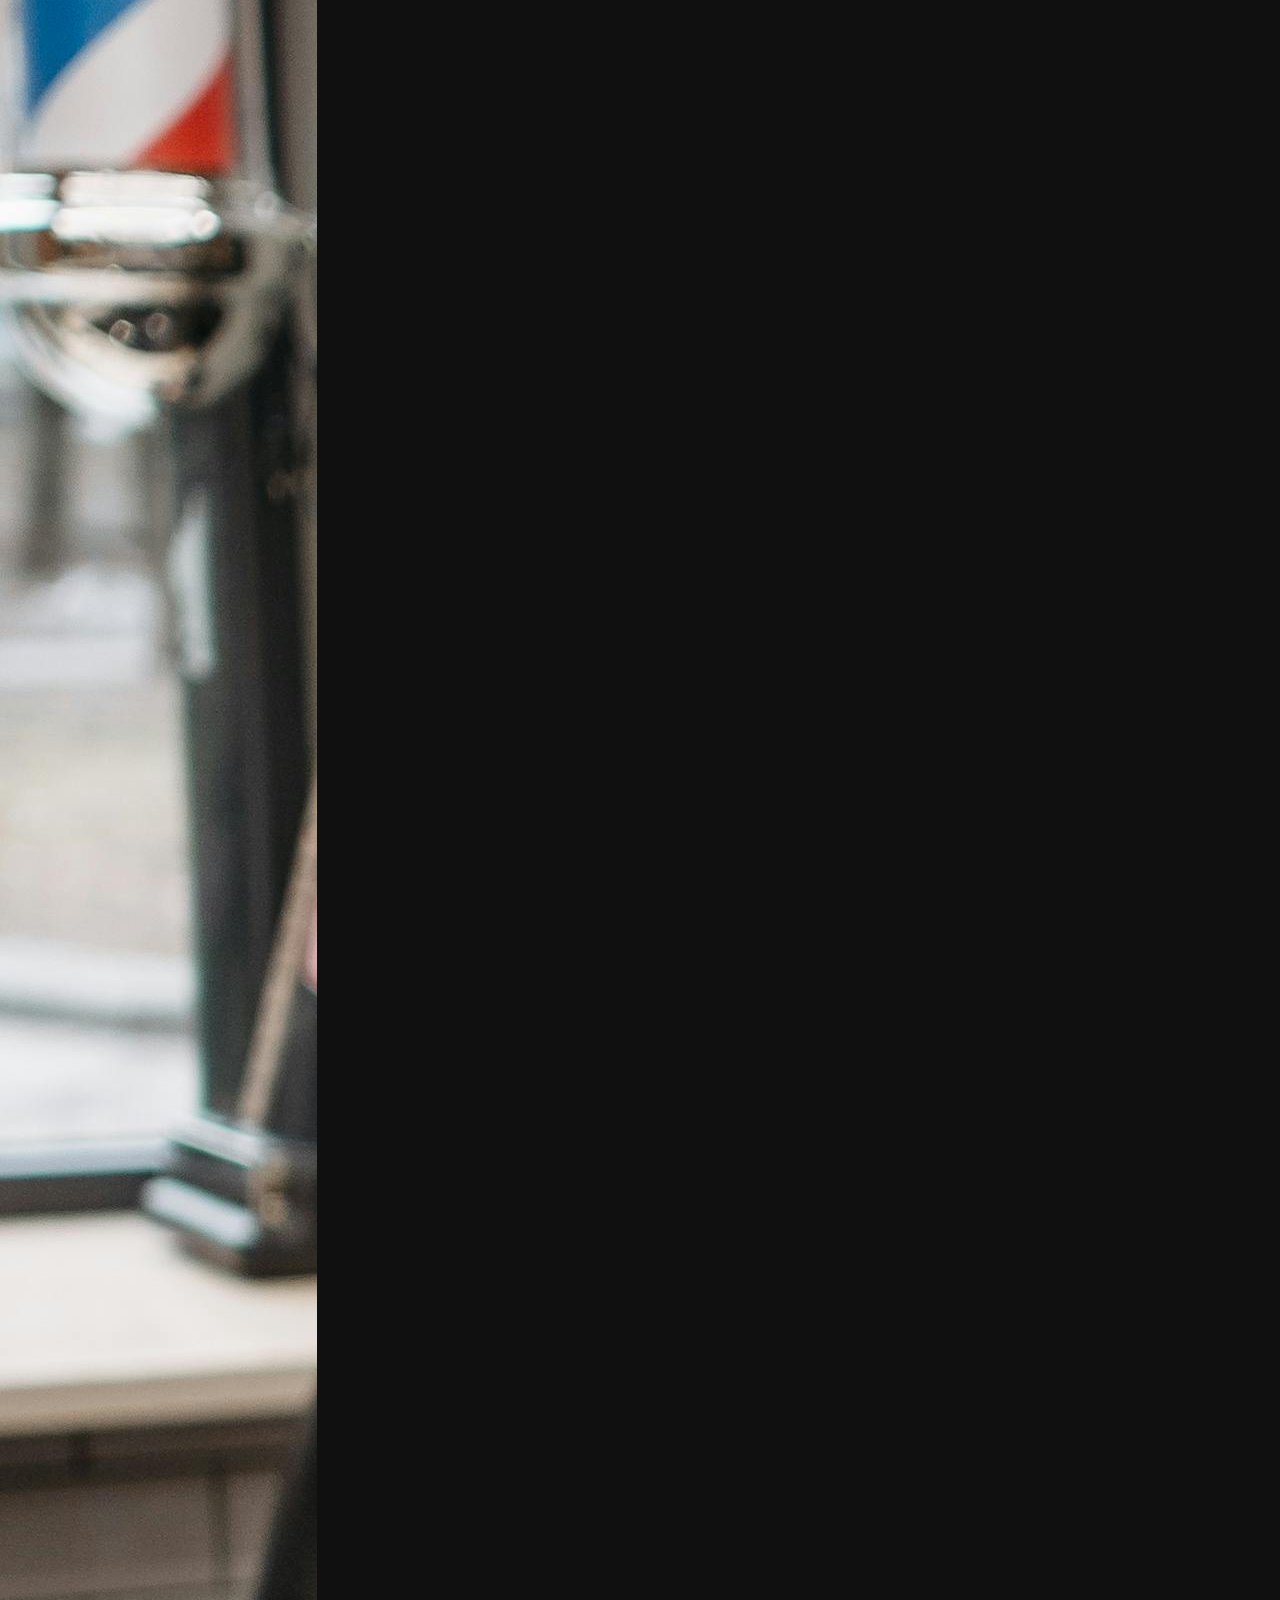
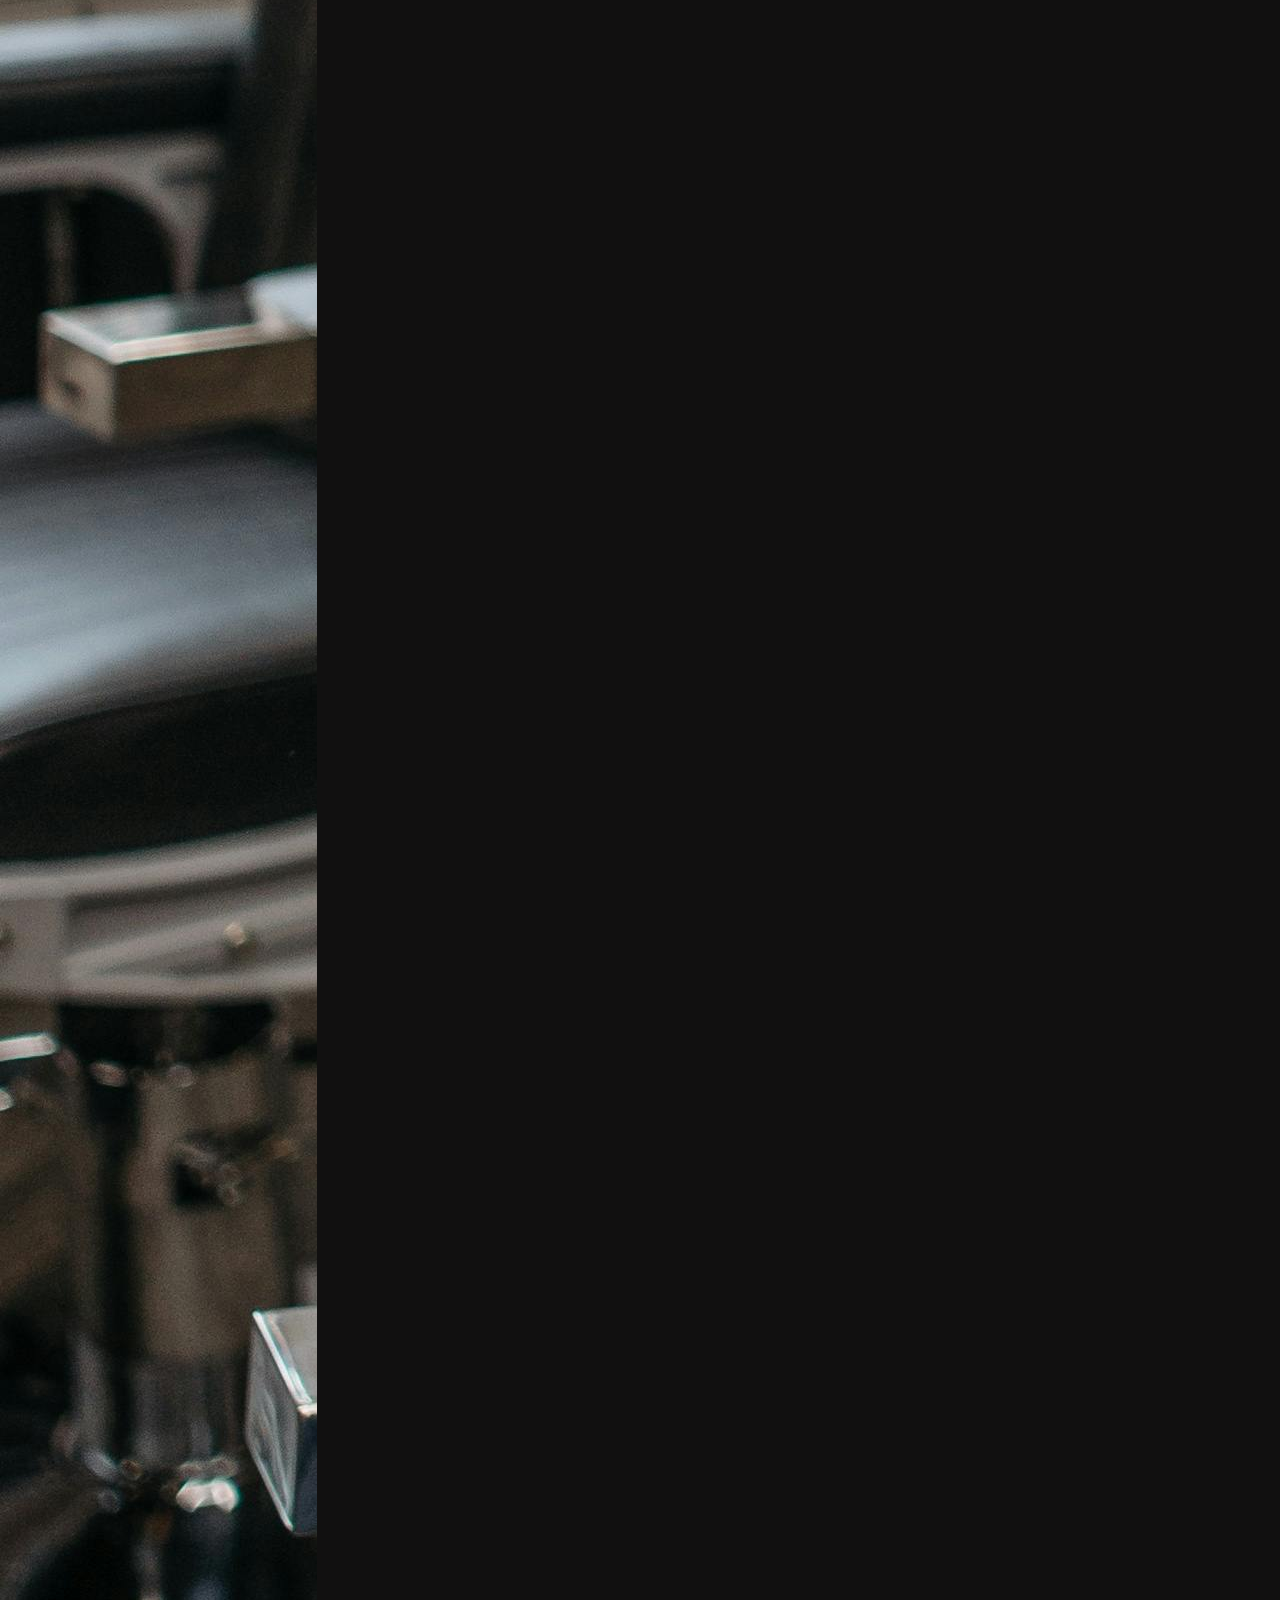
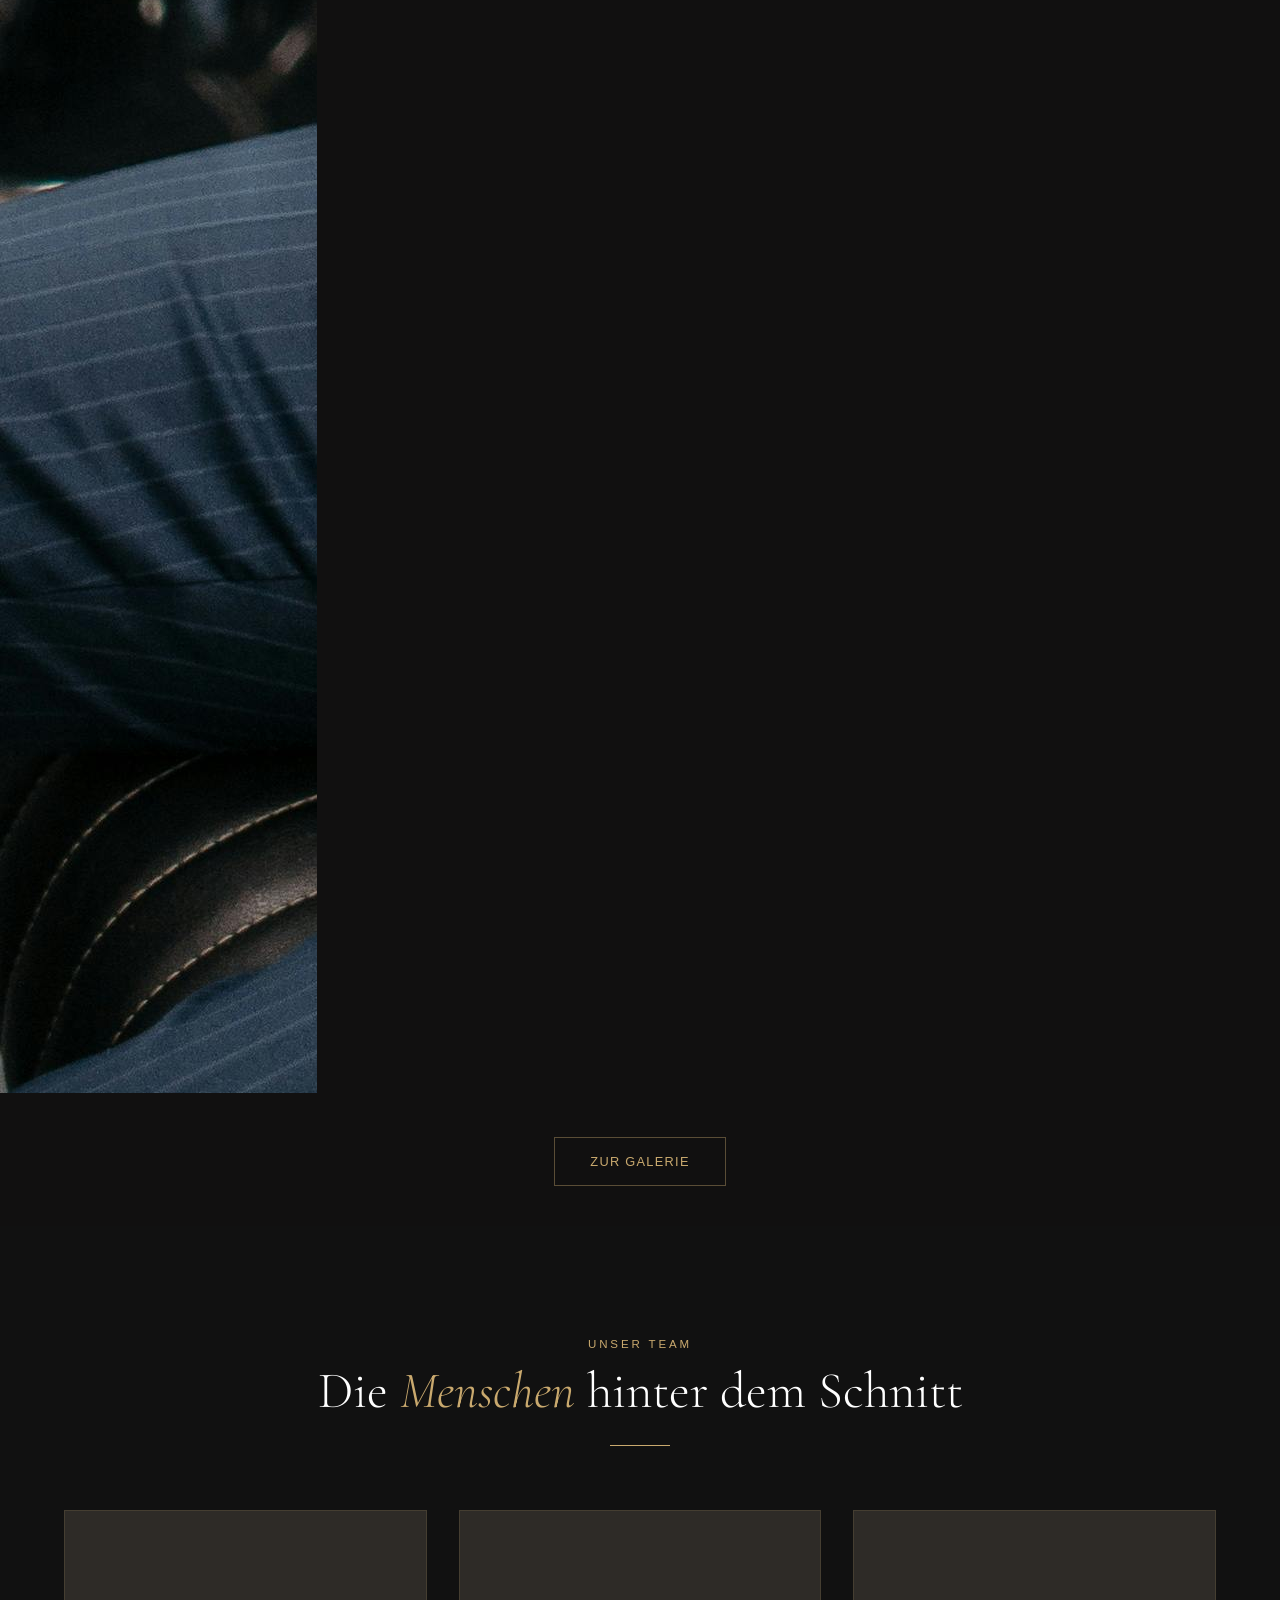
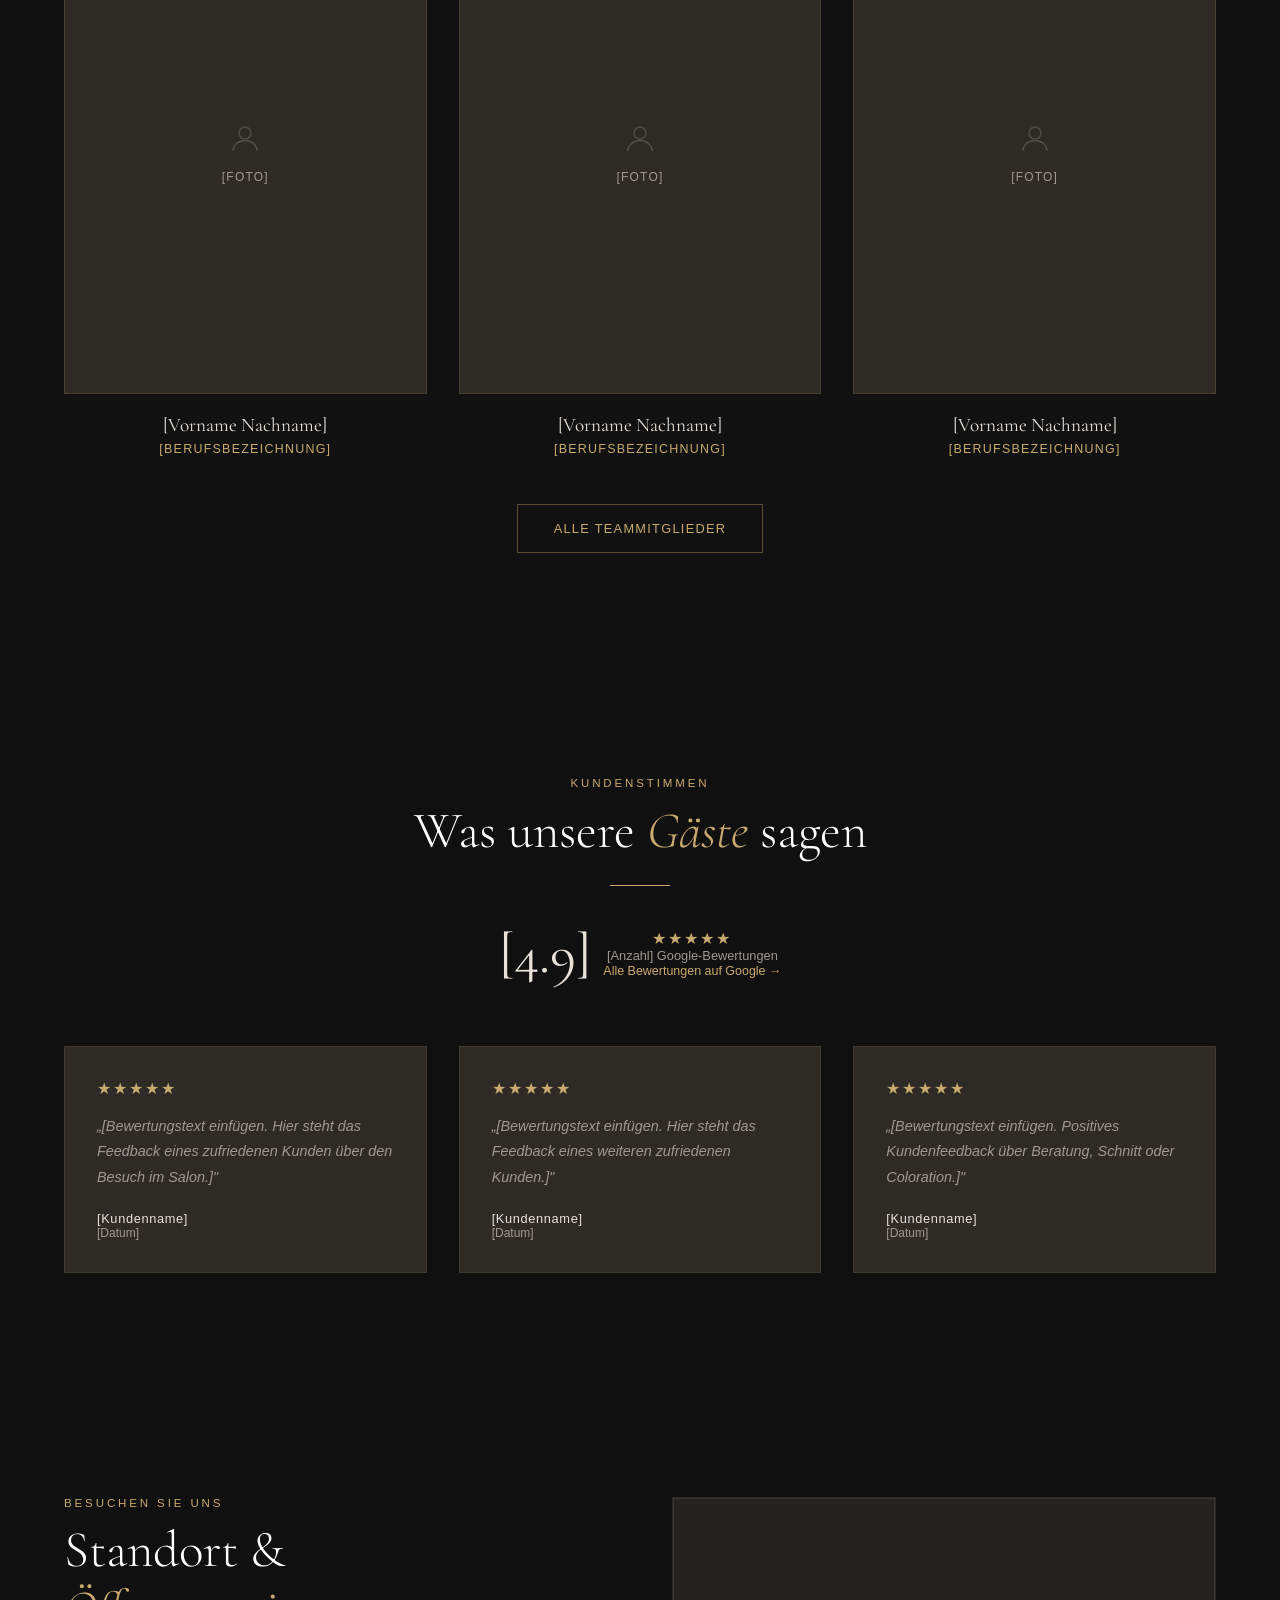
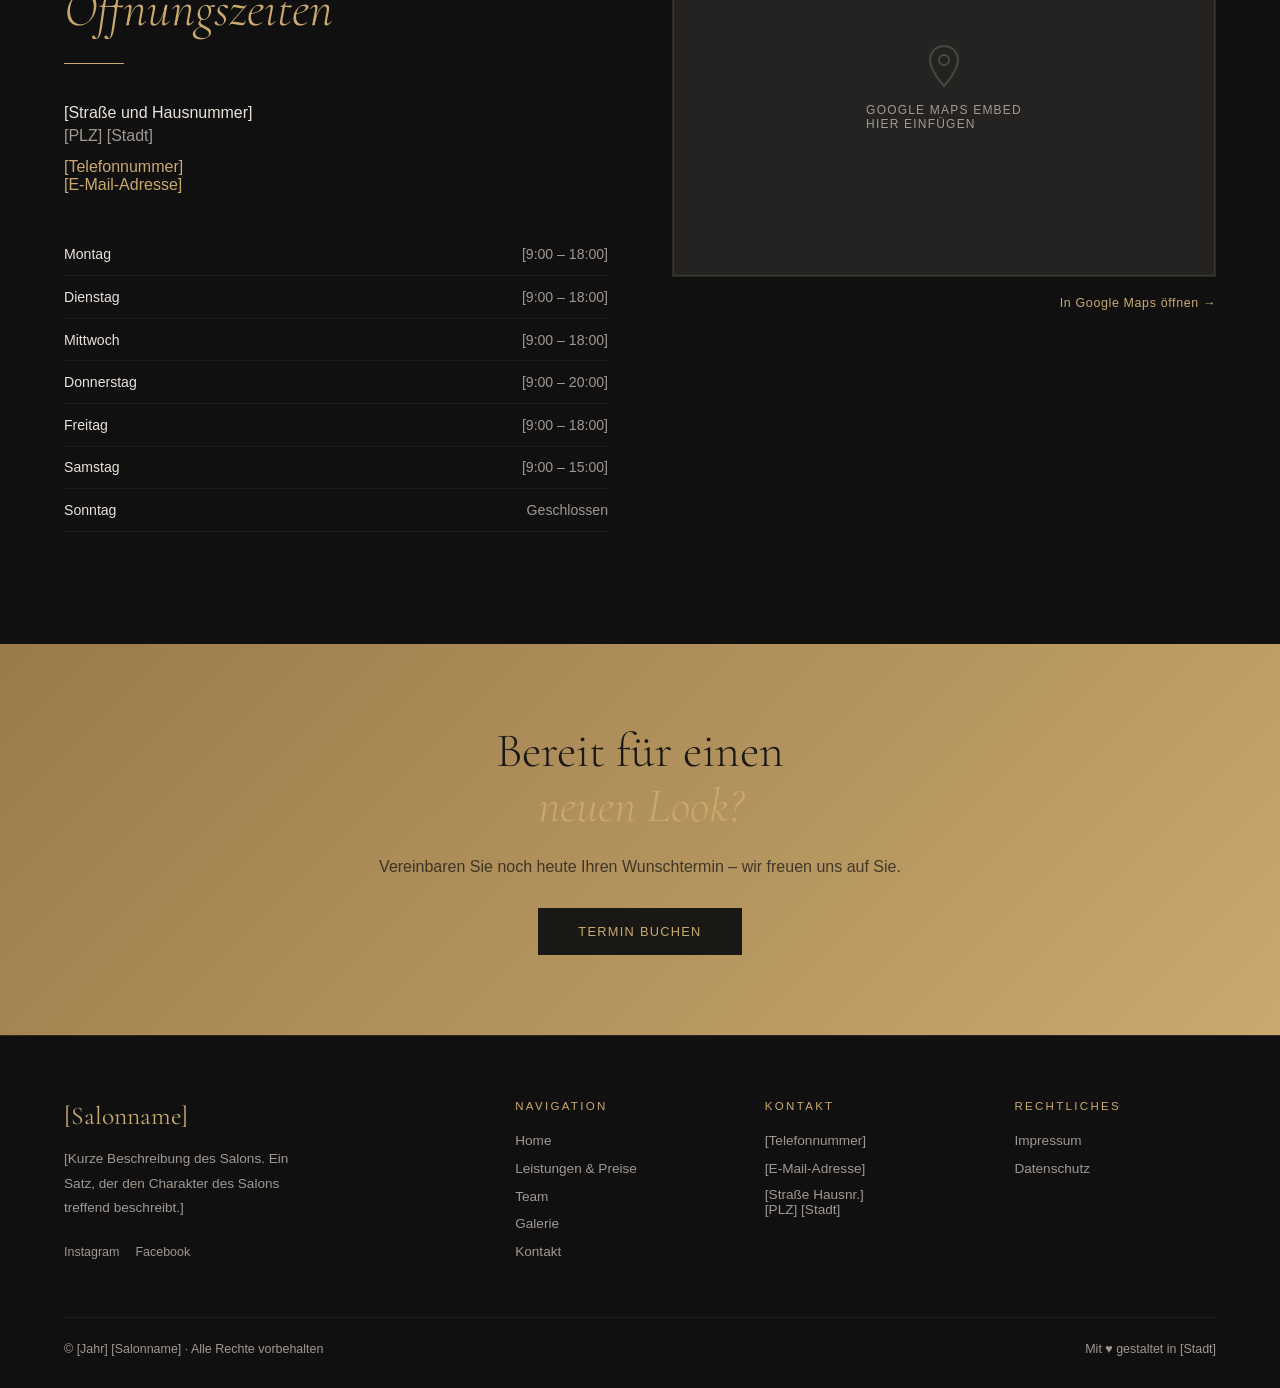
==== commit 266c3ad1: "Update index.html" ====
--- a/index.html
+++ b/index.html
@@ -299,19 +299,19 @@
       <h2 class="section-title" style="text-align:center">Unsere <em>Arbeit</em></h2>
     </div>
     <div class="gallery-strip">
-      <div class="gallery-img">
-        <div class="img-placeholder"><svg width="36" height="36" fill="none" stroke="currentColor" stroke-width="1" viewBox="0 0 24 24"><rect x="3" y="3" width="18" height="18" rx="2"/><circle cx="8.5" cy="8.5" r="1.5"/><path d="m21 15-5-5L5 21"/></svg><span>Bild 1</span></div>
-      </div>
-      <div class="gallery-img">
-        <div class="img-placeholder"><svg width="36" height="36" fill="none" stroke="currentColor" stroke-width="1" viewBox="0 0 24 24"><rect x="3" y="3" width="18" height="18" rx="2"/><circle cx="8.5" cy="8.5" r="1.5"/><path d="m21 15-5-5L5 21"/></svg><span>Bild 2</span></div>
-      </div>
-      <div class="gallery-img">
-        <div class="img-placeholder"><svg width="36" height="36" fill="none" stroke="currentColor" stroke-width="1" viewBox="0 0 24 24"><rect x="3" y="3" width="18" height="18" rx="2"/><circle cx="8.5" cy="8.5" r="1.5"/><path d="m21 15-5-5L5 21"/></svg><span>Bild 3</span></div>
-      </div>
-      <div class="gallery-img">
-        <div class="img-placeholder"><svg width="36" height="36" fill="none" stroke="currentColor" stroke-width="1" viewBox="0 0 24 24"><rect x="3" y="3" width="18" height="18" rx="2"/><circle cx="8.5" cy="8.5" r="1.5"/><path d="m21 15-5-5L5 21"/></svg><span>Bild 4</span></div>
-      </div>
-    </div>
+  <div class="gallery-img">
+    <img src="images/bild1.png" alt="Bild 1" loading="lazy">
+  </div>
+  <div class="gallery-img">
+    <img src="images/bild2.png" alt="Bild 2" loading="lazy">
+  </div>
+  <div class="gallery-img">
+    <img src="images/bild3.png" alt="Bild 3" loading="lazy">
+  </div>
+  <div class="gallery-img">
+    <img src="images/bild4.png" alt="Bild 4" loading="lazy">
+  </div>
+</div>
     <div style="text-align:center; padding: 2.5rem;">
       <a href="galerie.html" class="btn-outline">Zur Galerie</a>
     </div>
@@ -410,7 +410,7 @@
 
         <div class="opening-hours">
           <table>
-            <tr><td>Montag</td><td style="text-align:right">[geschlossen / 9:00 – 18:00]</td></tr>
+            <tr><td>Montag</td><td style="text-align:right">[9:00 – 18:00]</td></tr>
             <tr><td>Dienstag</td><td style="text-align:right">[9:00 – 18:00]</td></tr>
             <tr><td>Mittwoch</td><td style="text-align:right">[9:00 – 18:00]</td></tr>
             <tr><td>Donnerstag</td><td style="text-align:right">[9:00 – 20:00]</td></tr>
--- a/style.css
+++ b/style.css
@@ -0,0 +1,639 @@
+@import url('https://fonts.googleapis.com/css2?family=Cormorant+Garamond:ital,wght@0,300;0,400;0,600;1,300;1,400&family=Jost:wght@300;400;500&display=swap');
+
+:root {
+  --gold: #c9a96e;
+  --gold-light: #e8d5b0;
+  --gold-dark: #9a7a4a;
+  --black: #111010;
+  --dark: #1a1815;
+  --mid: #2e2b27;
+  --text: #e8e2d9;
+  --text-muted: #a09890;
+  --cream: #f5f0e8;
+  --white: #ffffff;
+  --nav-height: 80px;
+}
+
+*, *::before, *::after { box-sizing: border-box; margin: 0; padding: 0; }
+
+html { scroll-behavior: smooth; }
+
+body {
+  margin: 0;
+  font-family: Arial, sans-serif;
+  background: #111;
+  color: white;
+}
+
+/* NAV */
+nav {
+  display: flex;
+  justify-content: space-between;
+  padding: 1rem 5%;
+  background: black;
+}
+
+.nav-links {
+  display: flex;
+  gap: 1rem;
+  list-style: none;
+}
+
+.nav-links a {
+  color: white;
+  text-decoration: none;
+}
+
+/* HERO */
+.page-hero {
+  text-align: center;
+  padding: 3rem 1rem;
+}
+
+.section-title {
+  font-size: 2rem;
+}
+
+.hero-text {
+  color: #aaa;
+  max-width: 500px;
+  margin: auto;
+}
+
+/* FILTER */
+.filter-bar {
+  text-align: center;
+  margin-bottom: 2rem;
+}
+
+.filter-btn {
+  margin: 0.3rem;
+  padding: 0.5rem 1rem;
+  border: 1px solid #777;
+  background: none;
+  color: white;
+  cursor: pointer;
+}
+
+.filter-btn.active {
+  background: gold;
+  color: black;
+}
+
+/* ── GALLERY ── */
+.gallery-masonry {
+  display: flex;
+  flex-wrap: wrap;
+  gap: 8px;
+  justify-content: center;
+  padding: 0 5vw;
+}
+
+.gallery-item {
+  position: relative;
+  cursor: pointer;
+  flex: 1 1 calc(33% - 8px); /* 3 Spalten auf Desktop */
+  max-width: calc(33% - 8px);
+  height: 250px; /* gleiche Höhe */
+  overflow: hidden;
+  border-radius: 4px;
+}
+
+.gallery-item img {
+  width: 100%;
+  height: 100%;
+  object-fit: cover; /* skaliert proportional und schneidet bei Bedarf */
+  display: block;
+  transition: transform 0.4s;
+}
+
+.gallery-item:hover img {
+  transform: scale(1.05);
+}
+
+/* OVERLAY */
+.gallery-item-overlay {
+  position: absolute;
+  inset: 0;
+  background: rgba(0,0,0,0);
+  display: flex;
+  justify-content: center;
+  align-items: center;
+  transition: 0.3s;
+  font-size: 2rem;
+}
+
+.gallery-item:hover .gallery-item-overlay {
+  background: rgba(0,0,0,0.5);
+}
+
+/* TAG */
+.gallery-tag {
+  position: absolute;
+  bottom: 10px;
+  left: 10px;
+  background: rgba(0,0,0,0.7);
+  padding: 4px 8px;
+  font-size: 0.7rem;
+}
+
+/* RESPONSIVE */
+@media (max-width: 1024px) {
+  .gallery-item {
+    flex: 1 1 calc(50% - 8px); /* 2 Spalten Tablet */
+    max-width: calc(50% - 8px);
+  }
+}
+
+@media (max-width: 640px) {
+  .gallery-item {
+    flex: 1 1 100%; /* 1 Spalte Mobile */
+    max-width: 100%;
+  }
+}
+
+/* OVERLAY */
+.gallery-item-overlay {
+  position: absolute;
+  inset: 0;
+  background: rgba(0,0,0,0);
+  display: flex;
+  justify-content: center;
+  align-items: center;
+  transition: 0.3s;
+  font-size: 2rem;
+}
+
+.gallery-item:hover .gallery-item-overlay {
+  background: rgba(0,0,0,0.5);
+}
+
+/* TAG */
+.gallery-tag {
+  position: absolute;
+  bottom: 10px;
+  left: 10px;
+  background: rgba(0,0,0,0.7);
+  padding: 4px 8px;
+  font-size: 0.7rem;
+}
+
+/* LIGHTBOX */
+.lightbox {
+  position: fixed;
+  inset: 0;
+  background: rgba(0,0,0,0.95);
+  display: none;
+  justify-content: center;
+  align-items: center;
+}
+
+.lightbox-img {
+  max-width: 90%;
+  max-height: 80vh;
+}
+
+.lightbox-close {
+  position: absolute;
+  top: 20px;
+  right: 30px;
+  font-size: 2rem;
+  cursor: pointer;
+}
+
+/* RESPONSIVE */
+@media (max-width: 768px) {
+  .gallery-masonry {
+    columns: 2;
+  }
+}
+
+@media (max-width: 480px) {
+  .gallery-masonry {
+    columns: 1;
+  }
+}
+/* ── NAVIGATION ── */
+nav {
+  position: fixed;
+  top: 0; left: 0; right: 0;
+  height: var(--nav-height);
+  display: flex;
+  align-items: center;
+  justify-content: space-between;
+  padding: 0 5vw;
+  background: rgba(26, 24, 21, 0.92);
+  backdrop-filter: blur(12px);
+  border-bottom: 1px solid rgba(201, 169, 110, 0.2);
+  z-index: 1000;
+}
+
+.nav-logo {
+  font-family: 'Cormorant Garamond', serif;
+  font-size: 1.5rem;
+  font-weight: 300;
+  color: var(--gold);
+  text-decoration: none;
+  letter-spacing: 0.08em;
+}
+
+.nav-links {
+  display: flex;
+  gap: 2.5rem;
+  list-style: none;
+}
+
+.nav-links a {
+  color: var(--text-muted);
+  text-decoration: none;
+  font-size: 0.8rem;
+  font-weight: 400;
+  letter-spacing: 0.12em;
+  text-transform: uppercase;
+  transition: color 0.3s;
+}
+
+.nav-links a:hover,
+.nav-links a.active { color: var(--gold); }
+
+.nav-cta {
+  background: transparent;
+  border: 1px solid var(--gold);
+  color: var(--gold) !important;
+  padding: 0.5rem 1.4rem;
+  transition: background 0.3s, color 0.3s !important;
+}
+
+.nav-cta:hover {
+  background: var(--gold) !important;
+  color: var(--dark) !important;
+}
+
+.hamburger {
+  display: none;
+  flex-direction: column;
+  gap: 5px;
+  cursor: pointer;
+  background: none;
+  border: none;
+  padding: 4px;
+}
+
+.hamburger span {
+  display: block;
+  width: 24px;
+  height: 1px;
+  background: var(--gold);
+  transition: all 0.3s;
+}
+
+/* ── PAGE WRAPPER ── */
+.page-content {
+  padding-top: var(--nav-height);
+}
+
+/* ── HERO ── */
+.hero {
+  position: relative;
+  height: 100vh;
+  min-height: 600px;
+  display: flex;
+  align-items: center;
+  overflow: hidden;
+  padding-top: 0;
+}
+
+.hero-bg {
+  position: absolute;
+  inset: 0;
+  background: linear-gradient(135deg, #0d0c0a 0%, #1e1b16 50%, #2a2419 100%);
+}
+
+.hero-pattern {
+  position: absolute;
+  inset: 0;
+  opacity: 0.04;
+  background-image: repeating-linear-gradient(
+    45deg,
+    var(--gold) 0px,
+    var(--gold) 1px,
+    transparent 1px,
+    transparent 60px
+  );
+}
+
+.hero-glow {
+  position: absolute;
+  width: 600px; height: 600px;
+  border-radius: 50%;
+  background: radial-gradient(circle, rgba(201,169,110,0.08) 0%, transparent 70%);
+  right: 5%;
+  top: 50%;
+  transform: translateY(-50%);
+}
+
+.hero-content {
+  position: relative;
+  z-index: 2;
+  padding: 0 5vw;
+  max-width: 700px;
+}
+
+.hero-eyebrow {
+  font-size: 0.72rem;
+  letter-spacing: 0.25em;
+  text-transform: uppercase;
+  color: var(--gold);
+  margin-bottom: 1.5rem;
+  opacity: 0;
+  animation: fadeUp 0.8s 0.2s forwards;
+}
+
+.hero-title {
+  font-family: 'Cormorant Garamond', serif;
+  font-size: clamp(3.5rem, 7vw, 6rem);
+  font-weight: 300;
+  line-height: 1.05;
+  color: var(--text);
+  margin-bottom: 1.5rem;
+  opacity: 0;
+  animation: fadeUp 0.8s 0.4s forwards;
+}
+
+.hero-title em {
+  font-style: italic;
+  color: var(--gold);
+}
+
+.hero-subtitle {
+  font-size: 1rem;
+  color: var(--text-muted);
+  max-width: 420px;
+  margin-bottom: 2.5rem;
+  opacity: 0;
+  animation: fadeUp 0.8s 0.6s forwards;
+}
+
+.hero-actions {
+  display: flex;
+  gap: 1rem;
+  flex-wrap: wrap;
+  opacity: 0;
+  animation: fadeUp 0.8s 0.8s forwards;
+}
+
+.btn-primary {
+  display: inline-block;
+  background: var(--gold);
+  color: var(--dark);
+  padding: 1rem 2.2rem;
+  text-decoration: none;
+  font-size: 0.8rem;
+  font-weight: 500;
+  letter-spacing: 0.1em;
+  text-transform: uppercase;
+  transition: background 0.3s, transform 0.2s;
+}
+
+.btn-primary:hover {
+  background: var(--gold-light);
+  transform: translateY(-2px);
+}
+
+.btn-outline {
+  display: inline-block;
+  border: 1px solid rgba(201,169,110,0.4);
+  color: var(--gold);
+  padding: 1rem 2.2rem;
+  text-decoration: none;
+  font-size: 0.8rem;
+  font-weight: 400;
+  letter-spacing: 0.1em;
+  text-transform: uppercase;
+  transition: border-color 0.3s, background 0.3s;
+}
+
+.btn-outline:hover {
+  border-color: var(--gold);
+  background: rgba(201,169,110,0.08);
+}
+
+.hero-scroll {
+  position: absolute;
+  bottom: 2.5rem;
+  left: 50%;
+  transform: translateX(-50%);
+  display: flex;
+  flex-direction: column;
+  align-items: center;
+  gap: 0.5rem;
+  color: var(--text-muted);
+  font-size: 0.7rem;
+  letter-spacing: 0.15em;
+  text-transform: uppercase;
+  animation: bounce 2s infinite;
+}
+
+.scroll-line {
+  width: 1px;
+  height: 40px;
+  background: linear-gradient(to bottom, var(--gold), transparent);
+}
+
+/* ── SECTIONS ── */
+section { padding: 7rem 5vw; }
+
+.section-label {
+  font-size: 0.72rem;
+  letter-spacing: 0.25em;
+  text-transform: uppercase;
+  color: var(--gold);
+  margin-bottom: 0.8rem;
+}
+
+.section-title {
+  font-family: 'Cormorant Garamond', serif;
+  font-size: clamp(2rem, 4vw, 3.2rem);
+  font-weight: 300;
+  line-height: 1.15;
+  margin-bottom: 1.5rem;
+}
+
+.section-title em { font-style: italic; color: var(--gold); }
+
+.divider {
+  width: 60px;
+  height: 1px;
+  background: var(--gold);
+  margin: 1.5rem 0 2.5rem;
+}
+
+.divider.center { margin-left: auto; margin-right: auto; }
+
+/* ── GRID HELPERS ── */
+.two-col {
+  display: grid;
+  grid-template-columns: 1fr 1fr;
+  gap: 5rem;
+  align-items: center;
+}
+
+.three-col {
+  display: grid;
+  grid-template-columns: repeat(3, 1fr);
+  gap: 2rem;
+}
+
+/* ── CARDS ── */
+.card {
+  background: var(--mid);
+  border: 1px solid rgba(201,169,110,0.12);
+  padding: 2.5rem;
+  transition: border-color 0.3s, transform 0.3s;
+}
+
+.card:hover {
+  border-color: rgba(201,169,110,0.35);
+  transform: translateY(-4px);
+}
+
+/* ── IMAGE PLACEHOLDER ── */
+.img-placeholder {
+  background: var(--mid);
+  border: 1px solid rgba(201,169,110,0.15);
+  display: flex;
+  flex-direction: column;
+  align-items: center;
+  justify-content: center;
+  color: var(--text-muted);
+  font-size: 0.75rem;
+  letter-spacing: 0.1em;
+  text-transform: uppercase;
+  gap: 0.8rem;
+}
+
+.img-placeholder svg { opacity: 0.3; }
+
+/* ── FOOTER ── */
+footer {
+  background: var(--black);
+  border-top: 1px solid rgba(201,169,110,0.15);
+  padding: 4rem 5vw 2rem;
+}
+
+.footer-grid {
+  display: grid;
+  grid-template-columns: 2fr 1fr 1fr 1fr;
+  gap: 3rem;
+  margin-bottom: 3rem;
+}
+
+.footer-logo {
+  font-family: 'Cormorant Garamond', serif;
+  font-size: 1.6rem;
+  color: var(--gold);
+  margin-bottom: 1rem;
+  display: block;
+}
+
+.footer-desc {
+  color: var(--text-muted);
+  font-size: 0.85rem;
+  max-width: 240px;
+  line-height: 1.8;
+}
+
+.footer-title {
+  font-size: 0.72rem;
+  letter-spacing: 0.2em;
+  text-transform: uppercase;
+  color: var(--gold);
+  margin-bottom: 1.2rem;
+}
+
+.footer-links { list-style: none; }
+
+.footer-links li { margin-bottom: 0.6rem; }
+
+.footer-links a {
+  color: var(--text-muted);
+  text-decoration: none;
+  font-size: 0.85rem;
+  transition: color 0.3s;
+}
+
+.footer-links a:hover { color: var(--text); }
+
+.footer-bottom {
+  border-top: 1px solid rgba(255,255,255,0.06);
+  padding-top: 1.5rem;
+  display: flex;
+  justify-content: space-between;
+  align-items: center;
+  flex-wrap: wrap;
+  gap: 1rem;
+  color: var(--text-muted);
+  font-size: 0.78rem;
+}
+
+/* ── GOLD ACCENT LINE ── */
+.accent-line {
+  width: 100%;
+  height: 1px;
+  background: linear-gradient(to right, transparent, var(--gold), transparent);
+  opacity: 0.3;
+}
+
+/* ── PAGE HERO (inner pages) ── */
+.page-hero {
+  padding: calc(var(--nav-height) + 5rem) 5vw 5rem;
+  background: linear-gradient(180deg, var(--black) 0%, var(--dark) 100%);
+  text-align: center;
+}
+
+/* ── ANIMATIONS ── */
+@keyframes fadeUp {
+  from { opacity: 0; transform: translateY(30px); }
+  to   { opacity: 1; transform: translateY(0); }
+}
+
+@keyframes bounce {
+  0%, 100% { transform: translateX(-50%) translateY(0); }
+  50%       { transform: translateX(-50%) translateY(8px); }
+}
+
+.fade-in {
+  opacity: 0;
+  transform: translateY(20px);
+  transition: opacity 0.7s, transform 0.7s;
+}
+
+.fade-in.visible {
+  opacity: 1;
+  transform: none;
+}
+
+/* ── RESPONSIVE ── */
+@media (max-width: 900px) {
+  .two-col { grid-template-columns: 1fr; gap: 3rem; }
+  .three-col { grid-template-columns: 1fr 1fr; }
+  .footer-grid { grid-template-columns: 1fr 1fr; }
+}
+
+@media (max-width: 640px) {
+  .three-col { grid-template-columns: 1fr; }
+  .footer-grid { grid-template-columns: 1fr; }
+  .nav-links { display: none; }
+  .nav-links.open {
+    display: flex;
+    flex-direction: column;
+    position: fixed;
+    top: var(--nav-height);
+    left: 0; right: 0;
+    background: var(--dark);
+    padding: 2rem 5vw;
+    gap: 1.5rem;
+    border-bottom: 1px solid rgba(201,169,110,0.2);
+  }
+  .hamburger { display: flex; }
+}
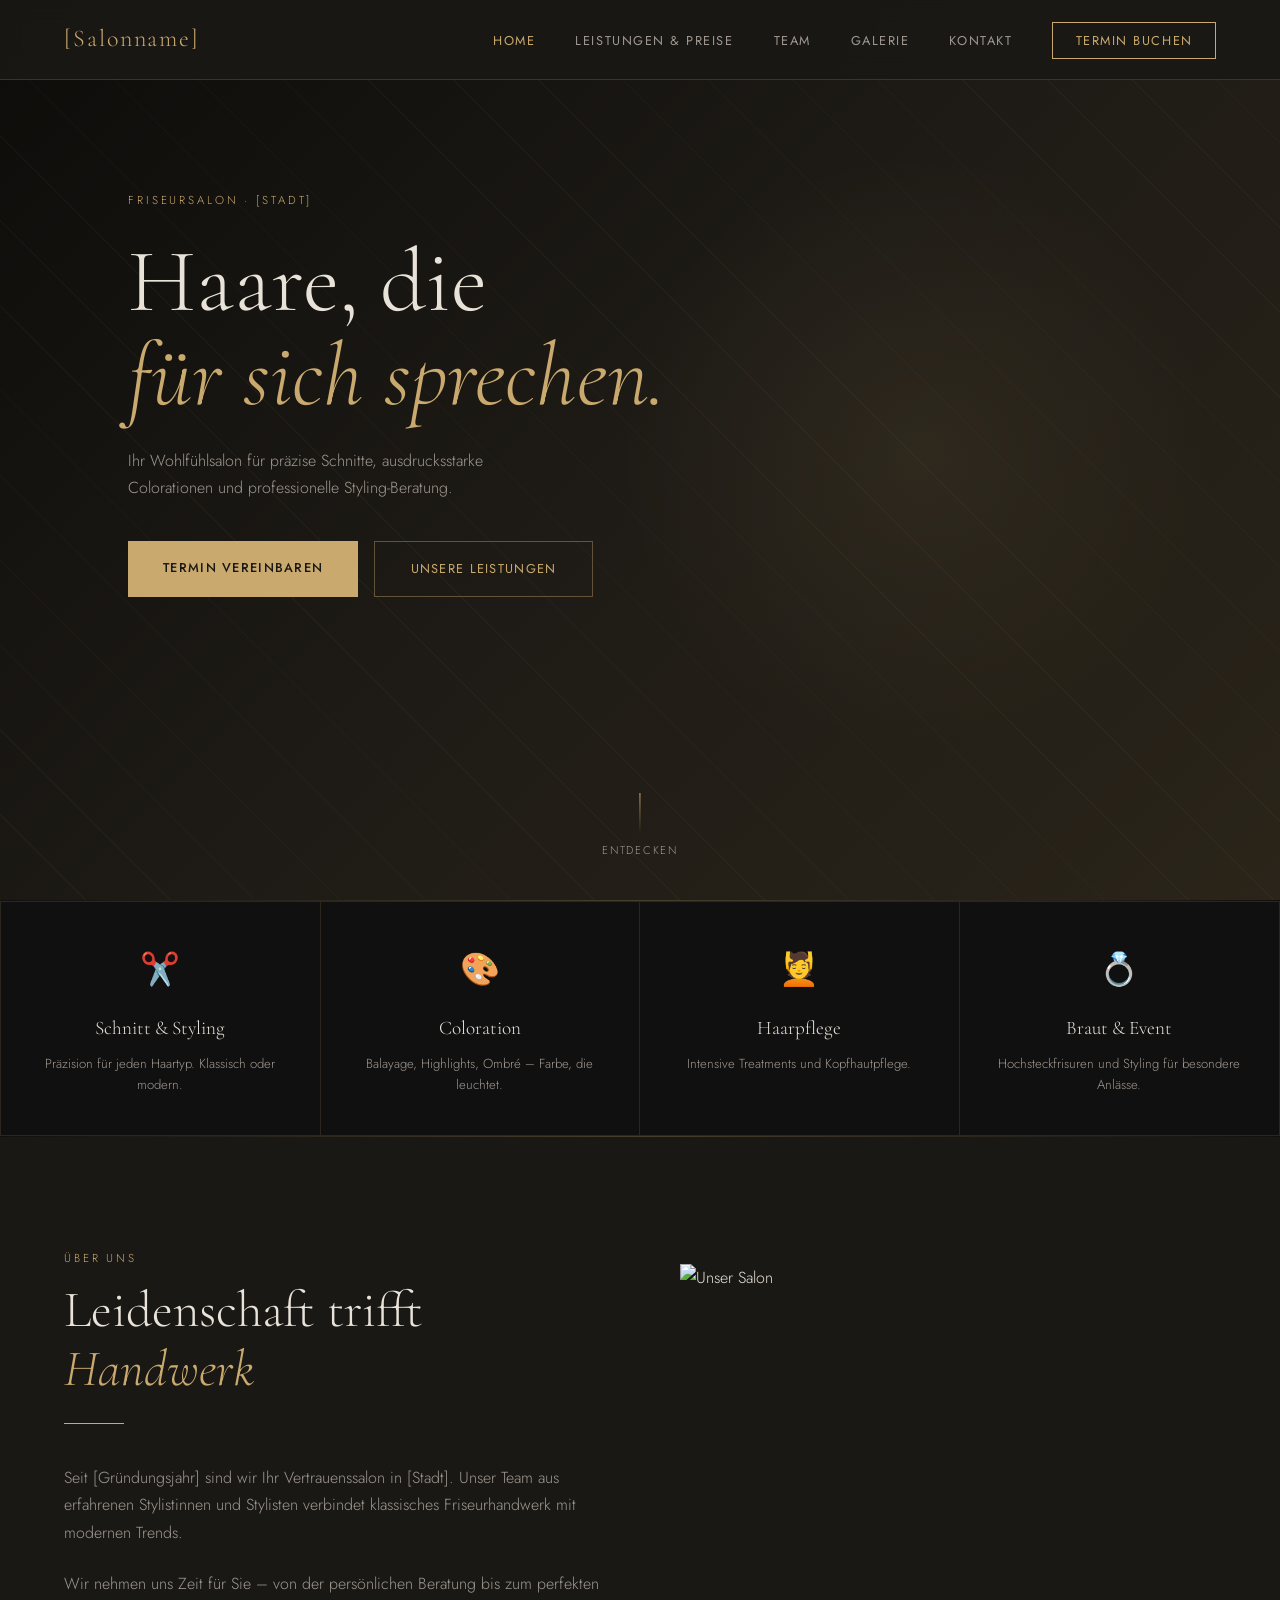
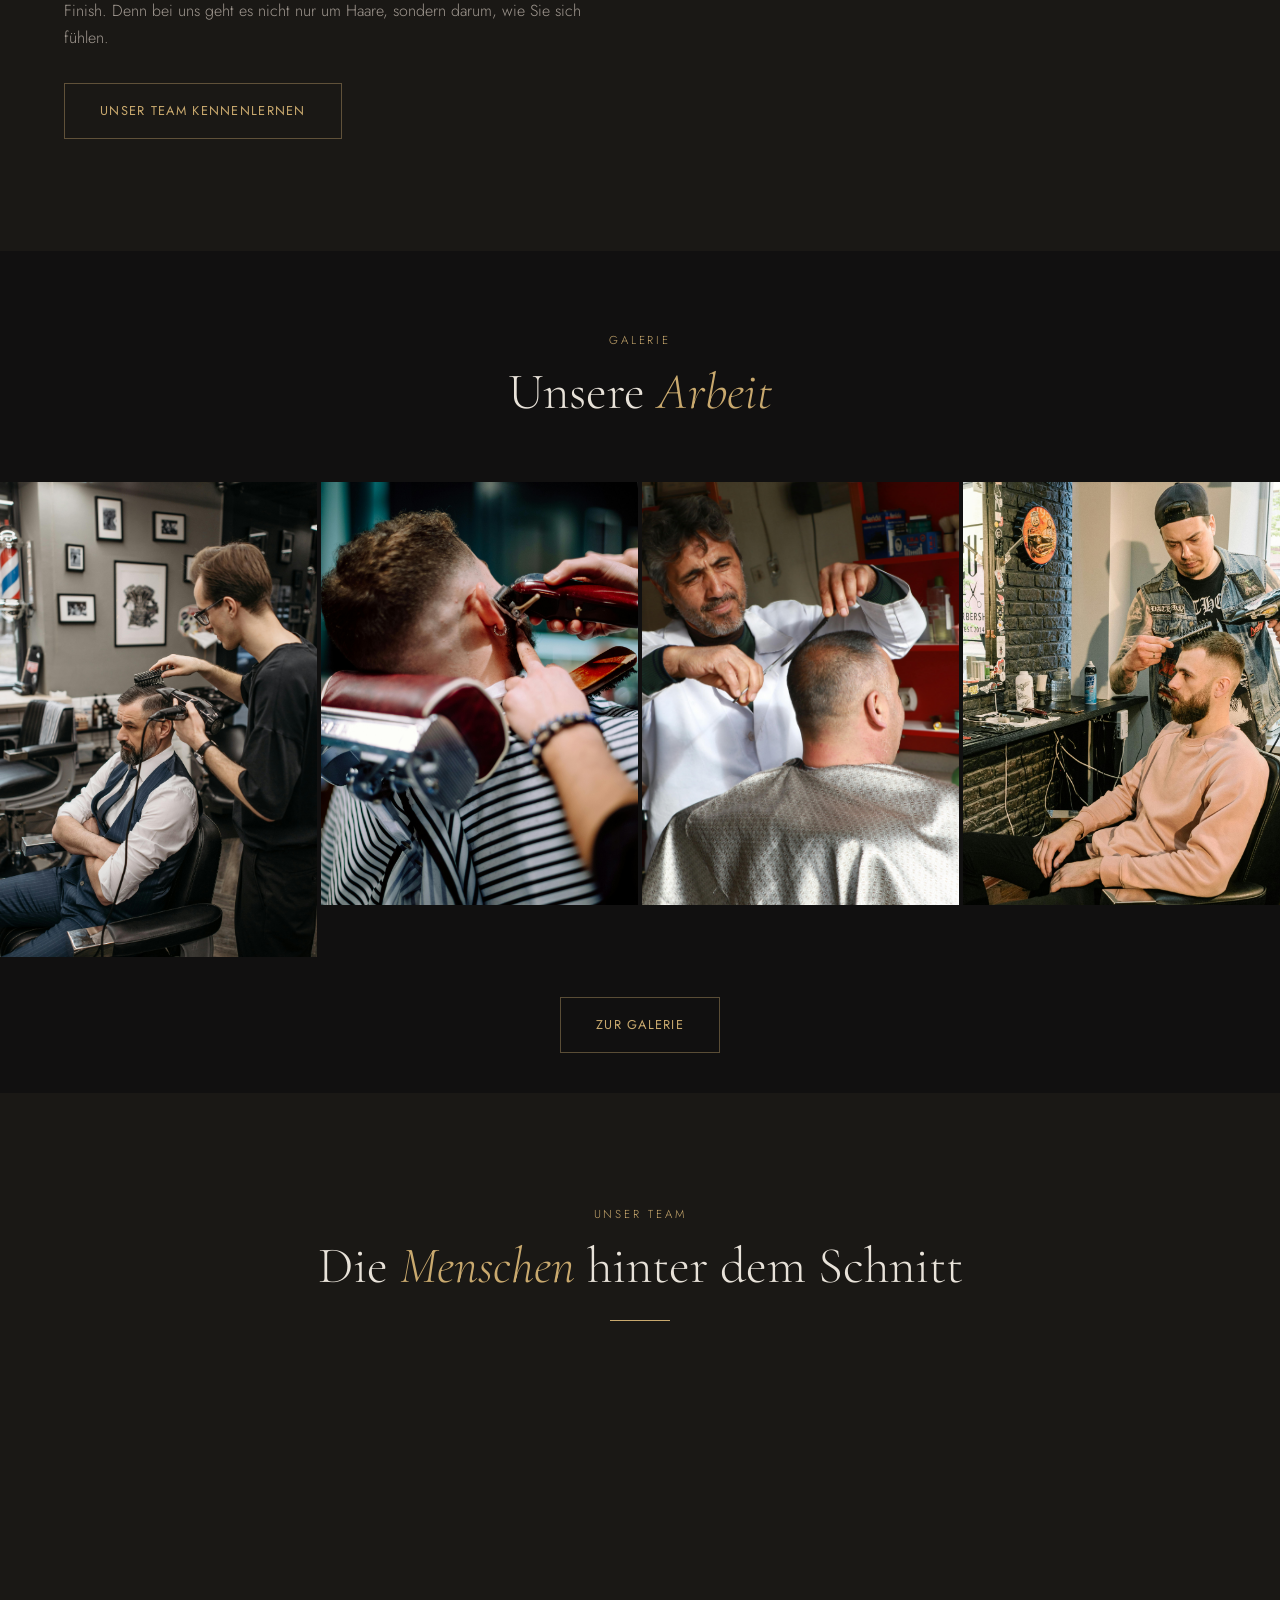
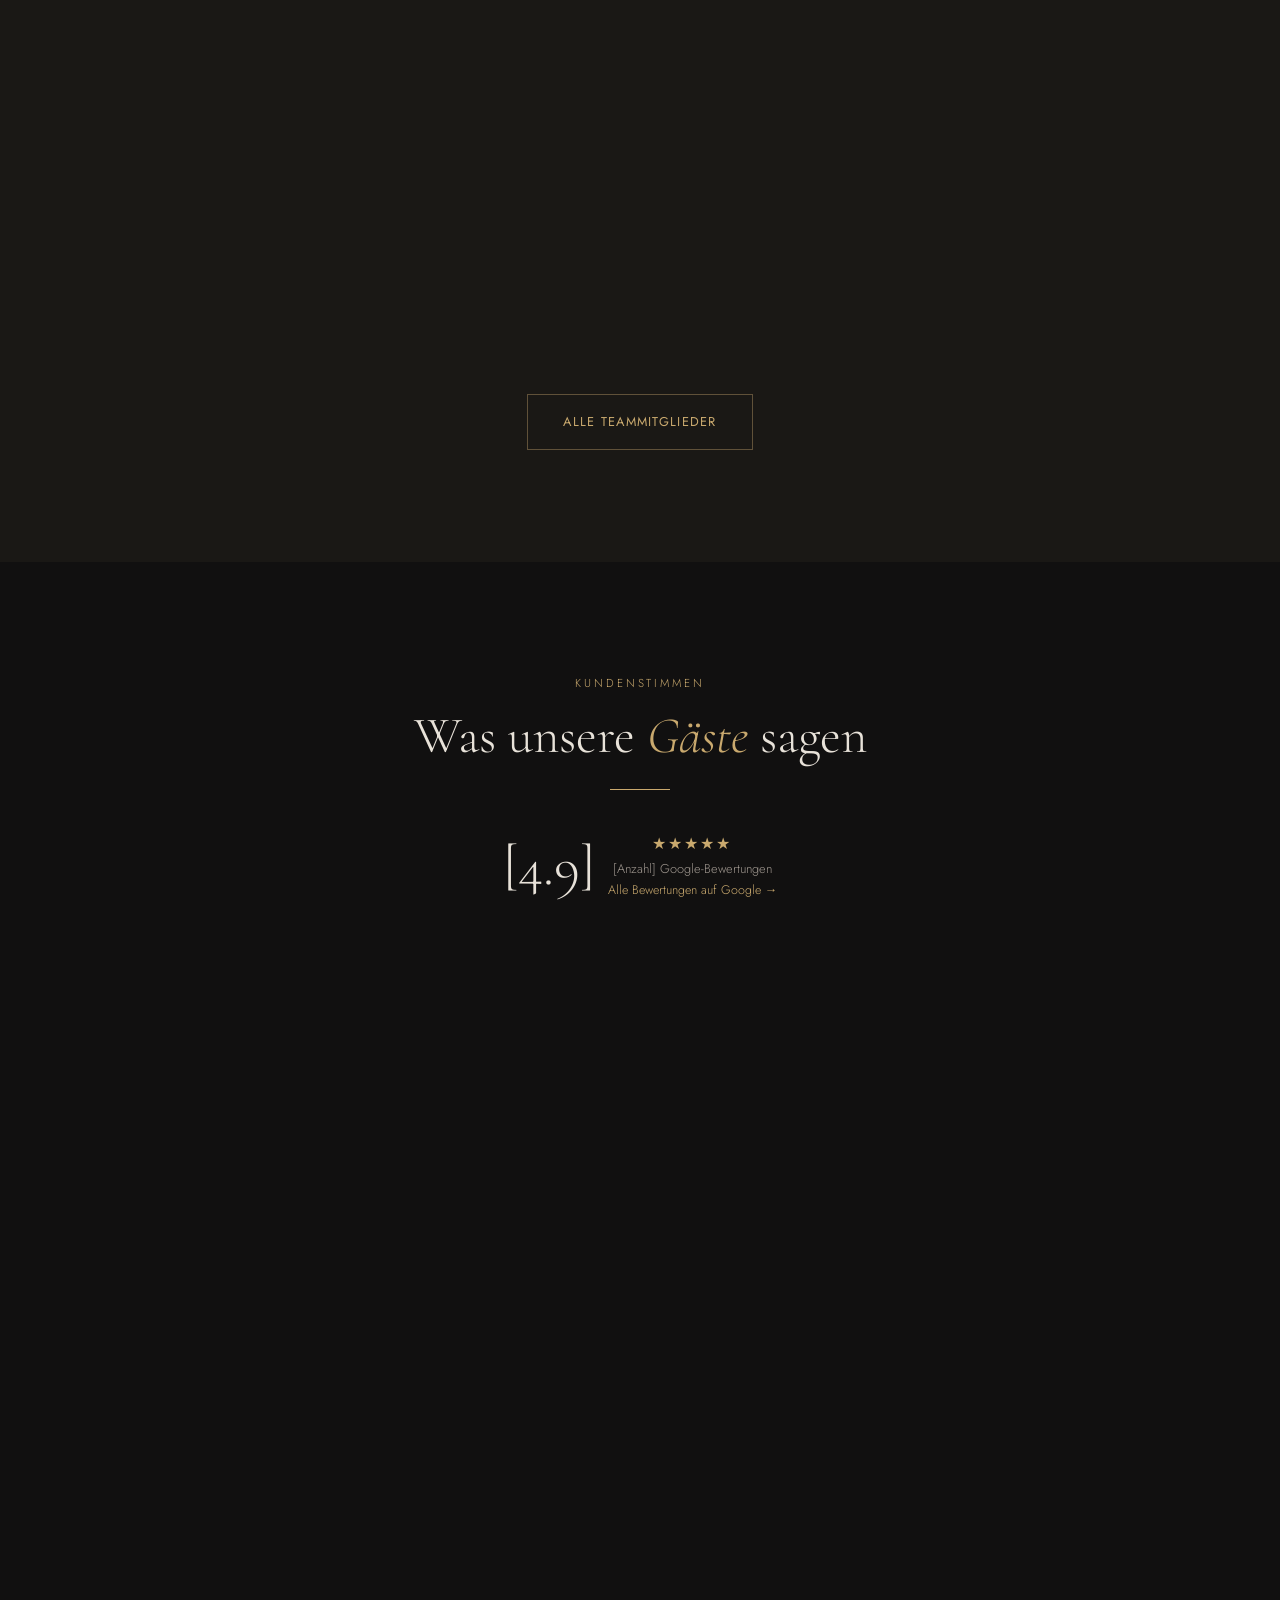
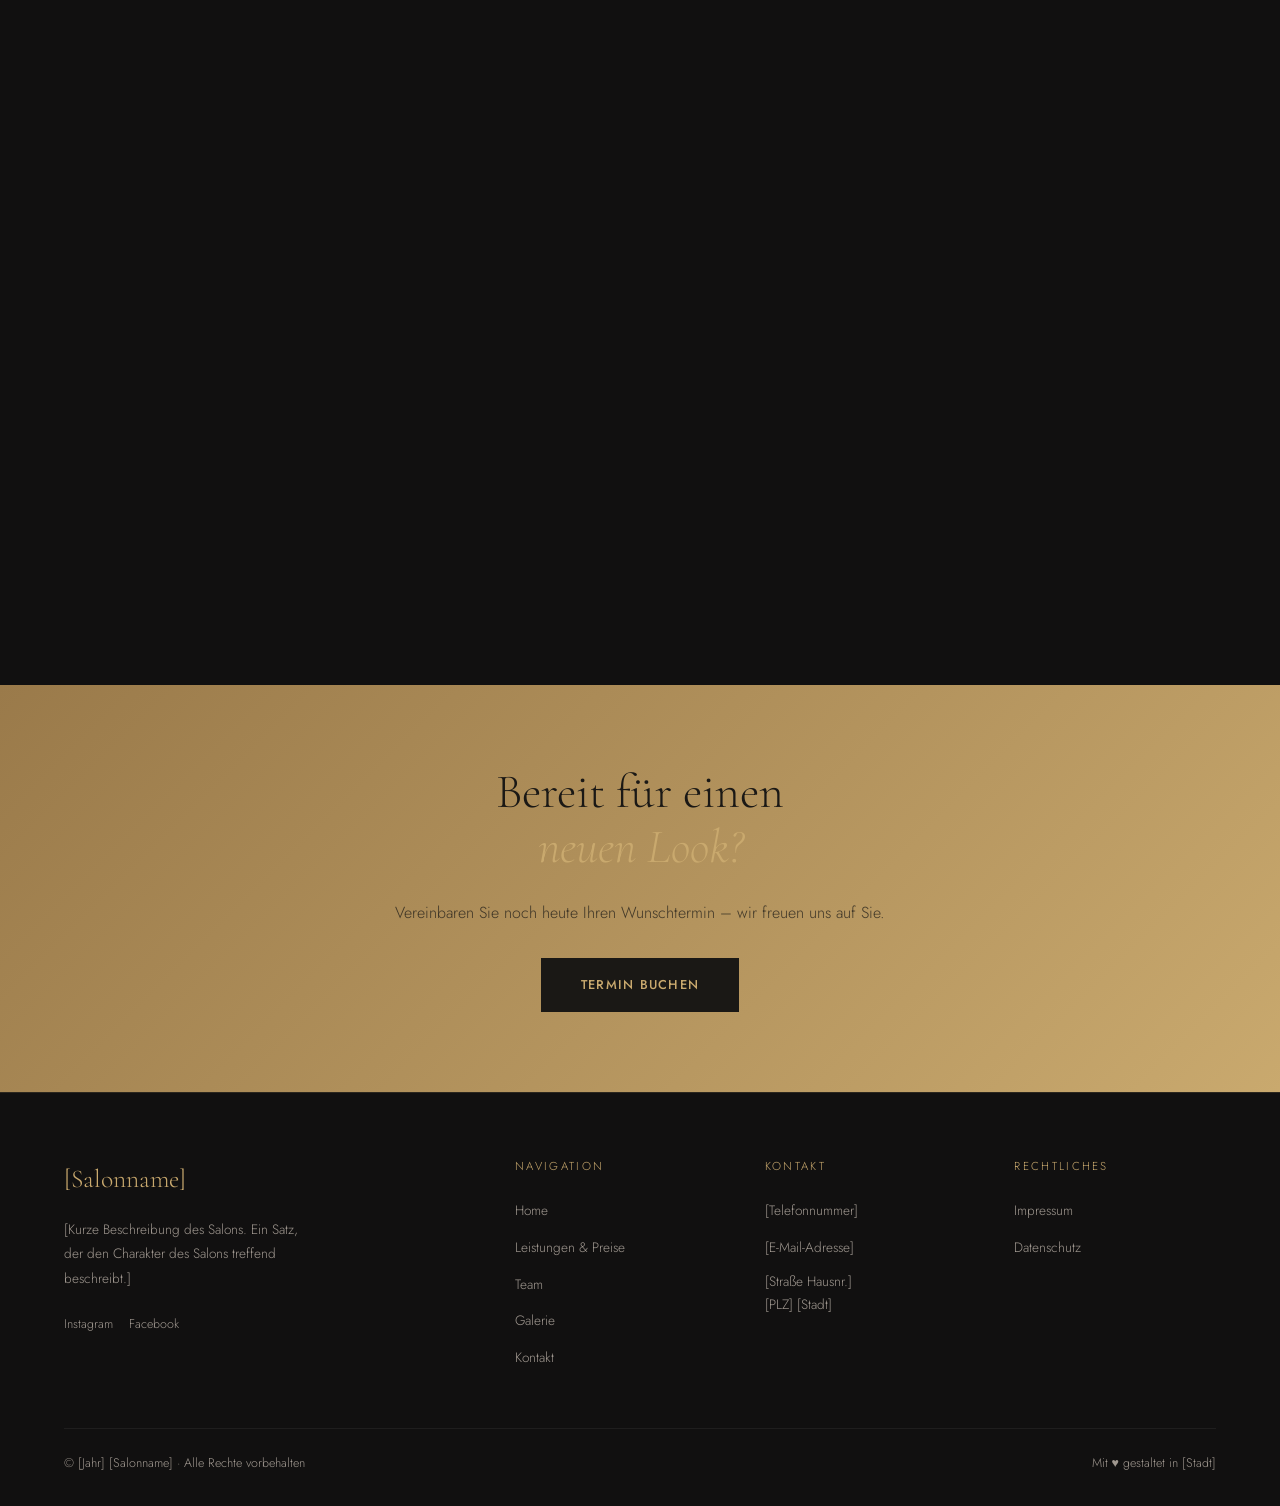
==== commit 1a5002ec: "Update index.html" ====
--- a/index.html
+++ b/index.html
@@ -61,7 +61,12 @@
       overflow: hidden;
     }
 
-    .gallery-img .img-placeholder { height: 100%; min-height: 220px; }
+    .gallery-img img {
+      width: 100%;
+      height: 100%;
+      object-fit: cover;
+      display: block;
+    }
 
     .gallery-img:first-child {
       grid-row: span 2;
@@ -117,6 +122,13 @@
       aspect-ratio: 3/4;
       margin-bottom: 1.2rem;
       overflow: hidden;
+    }
+
+    .team-member-img img {
+      width: 100%;
+      height: 100%;
+      object-fit: cover;
+      display: block;
     }
 
     .team-member-name {
@@ -183,6 +195,19 @@
     }
 
     .btn-dark:hover { background: var(--black); }
+
+    /* About-Bild */
+    .about-img-wrap {
+      height: 460px;
+      overflow: hidden;
+    }
+
+    .about-img-wrap img {
+      width: 100%;
+      height: 100%;
+      object-fit: cover;
+      display: block;
+    }
 
     @media (max-width: 900px) {
       .services-grid { grid-template-columns: 1fr 1fr; }
@@ -281,12 +306,8 @@
         <a href="team.html" class="btn-outline">Unser Team kennenlernen</a>
       </div>
       <div class="fade-in" style="transition-delay:0.2s">
-        <div class="img-placeholder" style="height: 460px;">
-          <svg width="48" height="48" fill="none" stroke="currentColor" stroke-width="1" viewBox="0 0 24 24">
-            <rect x="3" y="3" width="18" height="18" rx="2"/><circle cx="8.5" cy="8.5" r="1.5"/>
-            <path d="m21 15-5-5L5 21"/>
-          </svg>
-          <span>[Salonfoto einfügen]</span>
+        <div class="about-img-wrap">
+          <img src="images/salon.jpg" alt="Unser Salon" loading="lazy">
         </div>
       </div>
     </div>
@@ -299,19 +320,19 @@
       <h2 class="section-title" style="text-align:center">Unsere <em>Arbeit</em></h2>
     </div>
     <div class="gallery-strip">
-  <div class="gallery-img">
-    <img src="images/bild1.png" alt="Bild 1" loading="lazy">
-  </div>
-  <div class="gallery-img">
-    <img src="images/bild2.png" alt="Bild 2" loading="lazy">
-  </div>
-  <div class="gallery-img">
-    <img src="images/bild3.png" alt="Bild 3" loading="lazy">
-  </div>
-  <div class="gallery-img">
-    <img src="images/bild4.png" alt="Bild 4" loading="lazy">
-  </div>
-</div>
+      <div class="gallery-img">
+        <img src="images/bild1.png" alt="Bild 1" loading="lazy">
+      </div>
+      <div class="gallery-img">
+        <img src="images/bild2.png" alt="Bild 2" loading="lazy">
+      </div>
+      <div class="gallery-img">
+        <img src="images/bild3.png" alt="Bild 3" loading="lazy">
+      </div>
+      <div class="gallery-img">
+        <img src="images/bild4.png" alt="Bild 4" loading="lazy">
+      </div>
+    </div>
     <div style="text-align:center; padding: 2.5rem;">
       <a href="galerie.html" class="btn-outline">Zur Galerie</a>
     </div>
@@ -326,25 +347,22 @@
     </div>
     <div class="three-col">
       <div class="fade-in" style="text-align:center">
-        <div class="team-member-img img-placeholder" style="min-height:280px">
-          <svg width="36" height="36" fill="none" stroke="currentColor" stroke-width="1" viewBox="0 0 24 24"><circle cx="12" cy="8" r="4"/><path d="M4 20c0-4 3.6-7 8-7s8 3 8 7"/></svg>
-          <span>[Foto]</span>
+        <div class="team-member-img">
+          <img src="images/team1.jpg" alt="[Vorname Nachname]" loading="lazy">
         </div>
         <div class="team-member-name">[Vorname Nachname]</div>
         <div class="team-member-role" style="margin-top:0.3rem">[Berufsbezeichnung]</div>
       </div>
       <div class="fade-in" style="text-align:center; transition-delay:0.15s">
-        <div class="team-member-img img-placeholder" style="min-height:280px">
-          <svg width="36" height="36" fill="none" stroke="currentColor" stroke-width="1" viewBox="0 0 24 24"><circle cx="12" cy="8" r="4"/><path d="M4 20c0-4 3.6-7 8-7s8 3 8 7"/></svg>
-          <span>[Foto]</span>
+        <div class="team-member-img">
+          <img src="images/team2.jpg" alt="[Vorname Nachname]" loading="lazy">
         </div>
         <div class="team-member-name">[Vorname Nachname]</div>
         <div class="team-member-role" style="margin-top:0.3rem">[Berufsbezeichnung]</div>
       </div>
       <div class="fade-in" style="text-align:center; transition-delay:0.3s">
-        <div class="team-member-img img-placeholder" style="min-height:280px">
-          <svg width="36" height="36" fill="none" stroke="currentColor" stroke-width="1" viewBox="0 0 24 24"><circle cx="12" cy="8" r="4"/><path d="M4 20c0-4 3.6-7 8-7s8 3 8 7"/></svg>
-          <span>[Foto]</span>
+        <div class="team-member-img">
+          <img src="images/team3.jpg" alt="[Vorname Nachname]" loading="lazy">
         </div>
         <div class="team-member-name">[Vorname Nachname]</div>
         <div class="team-member-role" style="margin-top:0.3rem">[Berufsbezeichnung]</div>
--- a/style.css
+++ b/style.css
@@ -19,200 +19,14 @@
 html { scroll-behavior: smooth; }
 
 body {
-  margin: 0;
-  font-family: Arial, sans-serif;
-  background: #111;
-  color: white;
-}
-
-/* NAV */
-nav {
-  display: flex;
-  justify-content: space-between;
-  padding: 1rem 5%;
-  background: black;
-}
-
-.nav-links {
-  display: flex;
-  gap: 1rem;
-  list-style: none;
-}
-
-.nav-links a {
-  color: white;
-  text-decoration: none;
-}
-
-/* HERO */
-.page-hero {
-  text-align: center;
-  padding: 3rem 1rem;
-}
-
-.section-title {
-  font-size: 2rem;
-}
-
-.hero-text {
-  color: #aaa;
-  max-width: 500px;
-  margin: auto;
-}
-
-/* FILTER */
-.filter-bar {
-  text-align: center;
-  margin-bottom: 2rem;
-}
-
-.filter-btn {
-  margin: 0.3rem;
-  padding: 0.5rem 1rem;
-  border: 1px solid #777;
-  background: none;
-  color: white;
-  cursor: pointer;
-}
-
-.filter-btn.active {
-  background: gold;
-  color: black;
-}
-
-/* ── GALLERY ── */
-.gallery-masonry {
-  display: flex;
-  flex-wrap: wrap;
-  gap: 8px;
-  justify-content: center;
-  padding: 0 5vw;
-}
-
-.gallery-item {
-  position: relative;
-  cursor: pointer;
-  flex: 1 1 calc(33% - 8px); /* 3 Spalten auf Desktop */
-  max-width: calc(33% - 8px);
-  height: 250px; /* gleiche Höhe */
-  overflow: hidden;
-  border-radius: 4px;
-}
-
-.gallery-item img {
-  width: 100%;
-  height: 100%;
-  object-fit: cover; /* skaliert proportional und schneidet bei Bedarf */
-  display: block;
-  transition: transform 0.4s;
-}
-
-.gallery-item:hover img {
-  transform: scale(1.05);
-}
-
-/* OVERLAY */
-.gallery-item-overlay {
-  position: absolute;
-  inset: 0;
-  background: rgba(0,0,0,0);
-  display: flex;
-  justify-content: center;
-  align-items: center;
-  transition: 0.3s;
-  font-size: 2rem;
-}
-
-.gallery-item:hover .gallery-item-overlay {
-  background: rgba(0,0,0,0.5);
-}
-
-/* TAG */
-.gallery-tag {
-  position: absolute;
-  bottom: 10px;
-  left: 10px;
-  background: rgba(0,0,0,0.7);
-  padding: 4px 8px;
-  font-size: 0.7rem;
-}
-
-/* RESPONSIVE */
-@media (max-width: 1024px) {
-  .gallery-item {
-    flex: 1 1 calc(50% - 8px); /* 2 Spalten Tablet */
-    max-width: calc(50% - 8px);
-  }
-}
-
-@media (max-width: 640px) {
-  .gallery-item {
-    flex: 1 1 100%; /* 1 Spalte Mobile */
-    max-width: 100%;
-  }
-}
-
-/* OVERLAY */
-.gallery-item-overlay {
-  position: absolute;
-  inset: 0;
-  background: rgba(0,0,0,0);
-  display: flex;
-  justify-content: center;
-  align-items: center;
-  transition: 0.3s;
-  font-size: 2rem;
-}
-
-.gallery-item:hover .gallery-item-overlay {
-  background: rgba(0,0,0,0.5);
-}
-
-/* TAG */
-.gallery-tag {
-  position: absolute;
-  bottom: 10px;
-  left: 10px;
-  background: rgba(0,0,0,0.7);
-  padding: 4px 8px;
-  font-size: 0.7rem;
-}
-
-/* LIGHTBOX */
-.lightbox {
-  position: fixed;
-  inset: 0;
-  background: rgba(0,0,0,0.95);
-  display: none;
-  justify-content: center;
-  align-items: center;
-}
-
-.lightbox-img {
-  max-width: 90%;
-  max-height: 80vh;
-}
-
-.lightbox-close {
-  position: absolute;
-  top: 20px;
-  right: 30px;
-  font-size: 2rem;
-  cursor: pointer;
-}
-
-/* RESPONSIVE */
-@media (max-width: 768px) {
-  .gallery-masonry {
-    columns: 2;
-  }
-}
-
-@media (max-width: 480px) {
-  .gallery-masonry {
-    columns: 1;
-  }
-}
+  font-family: 'Jost', sans-serif;
+  background: var(--dark);
+  color: var(--text);
+  font-weight: 300;
+  line-height: 1.7;
+  overflow-x: hidden;
+}
+
 /* ── NAVIGATION ── */
 nav {
   position: fixed;
@@ -513,6 +327,29 @@
 }
 
 .img-placeholder svg { opacity: 0.3; }
+
+/* ── BILDER: Gleiche Größe wie Platzhalter ── */
+.img-placeholder img,
+.gallery-img img,
+.team-member-img img {
+  width: 100%;
+  height: 100%;
+  object-fit: cover;
+  display: block;
+}
+
+.gallery-item {
+  position: relative;
+  overflow: hidden;
+  min-height: 280px;
+}
+
+.gallery-item img {
+  width: 100%;
+  height: 100%;
+  object-fit: cover;
+  display: block;
+}
 
 /* ── FOOTER ── */
 footer {
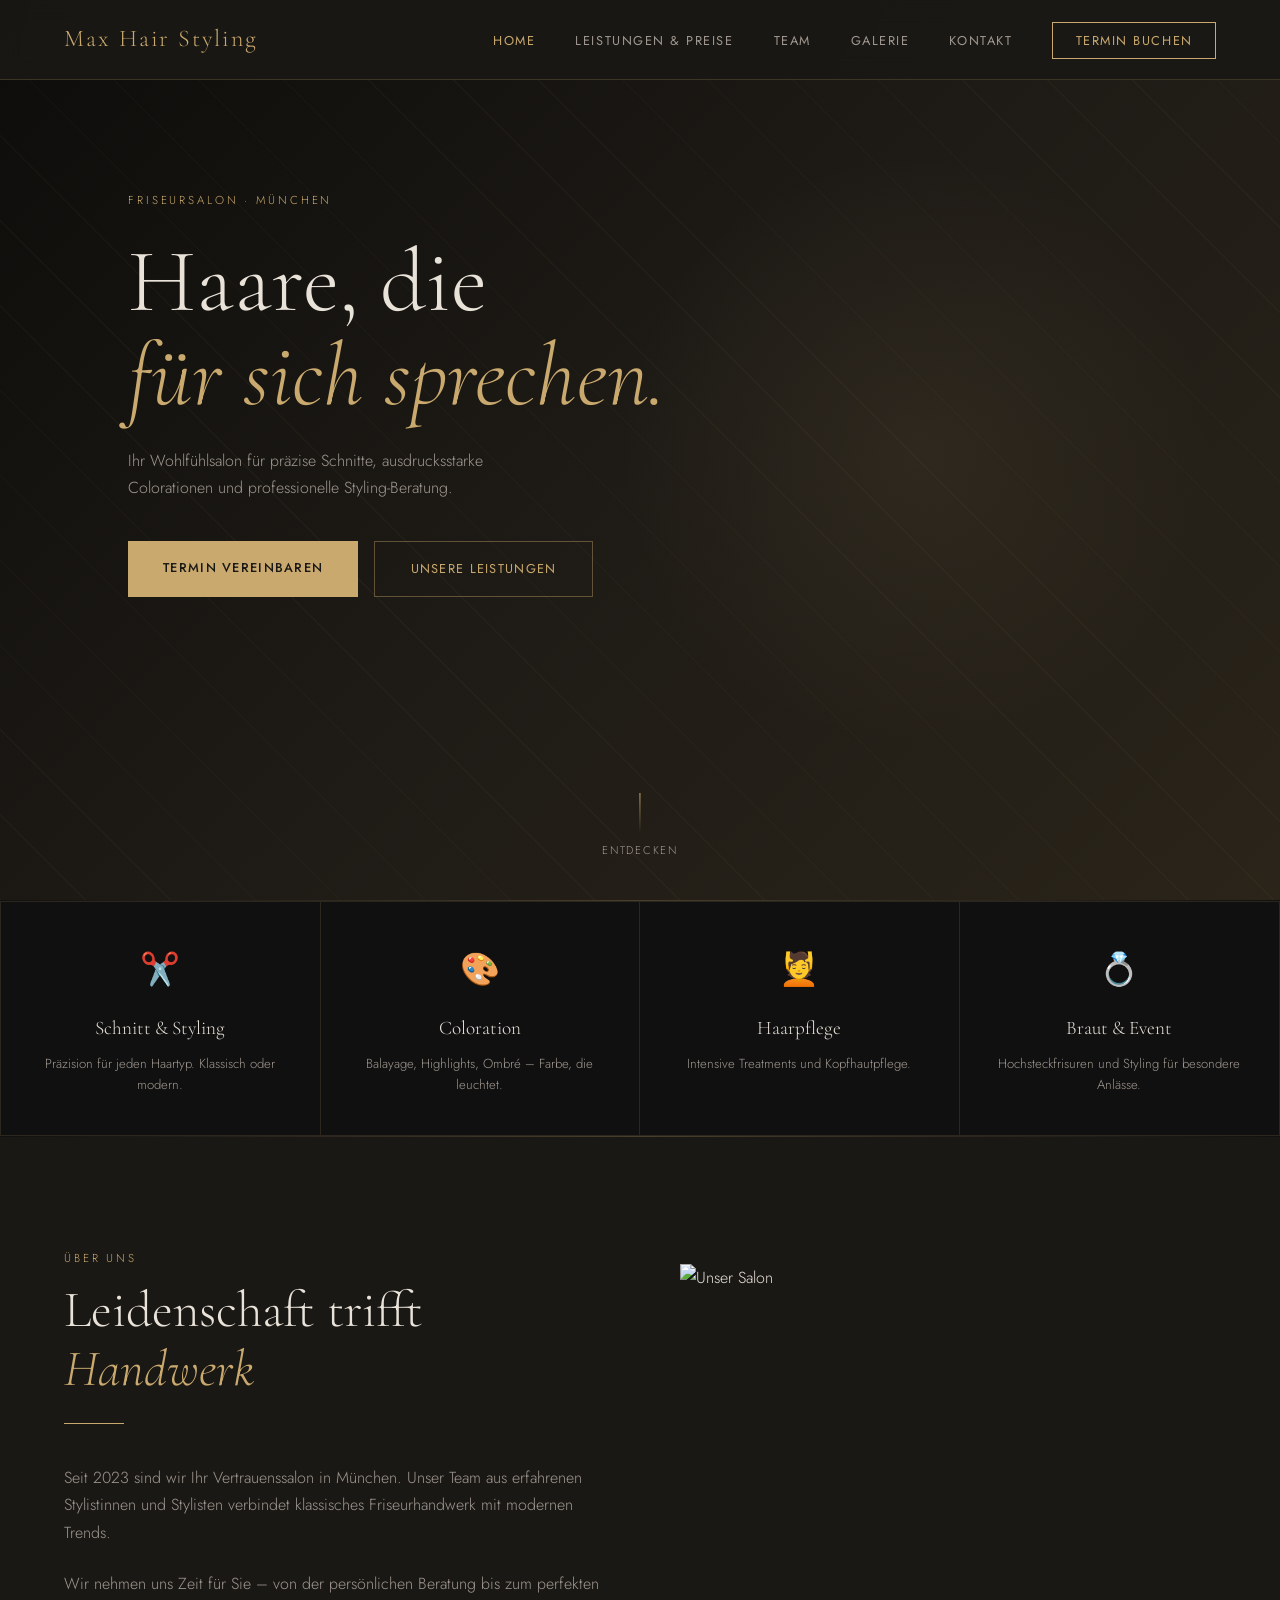
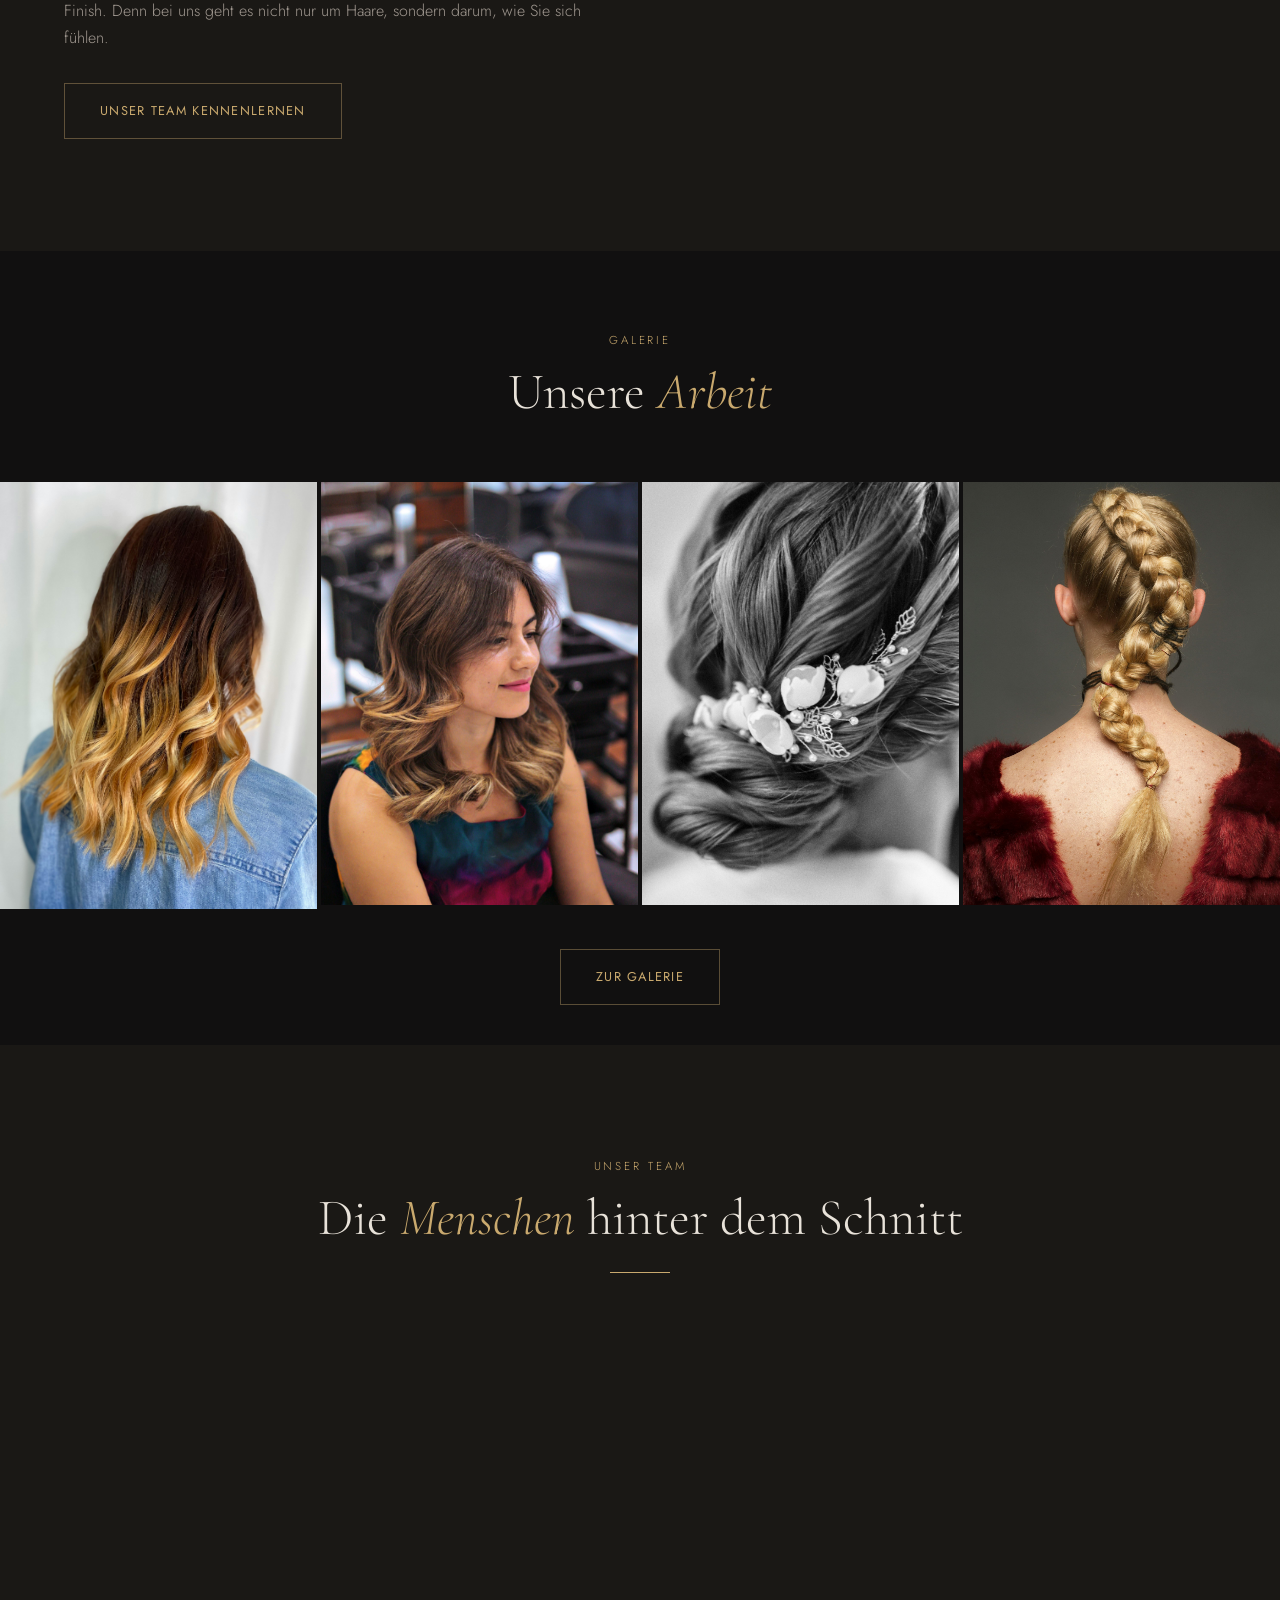
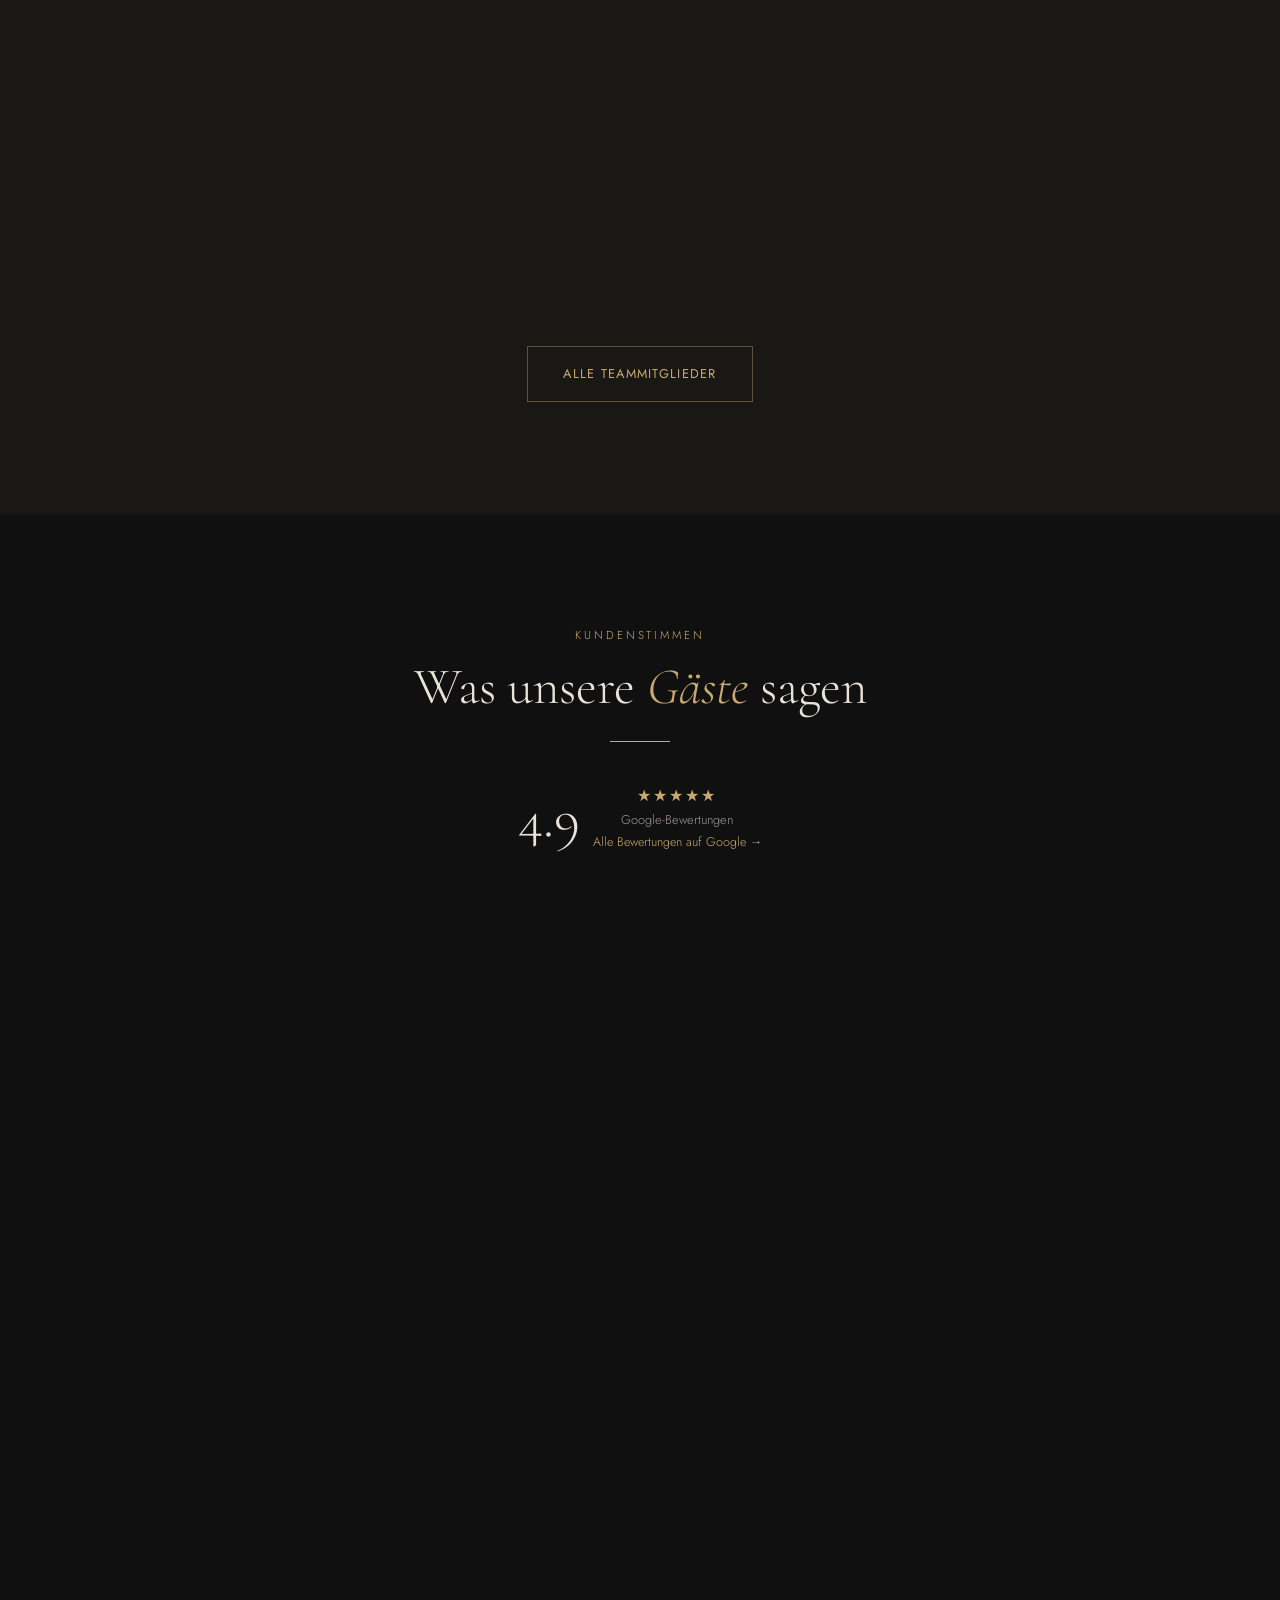
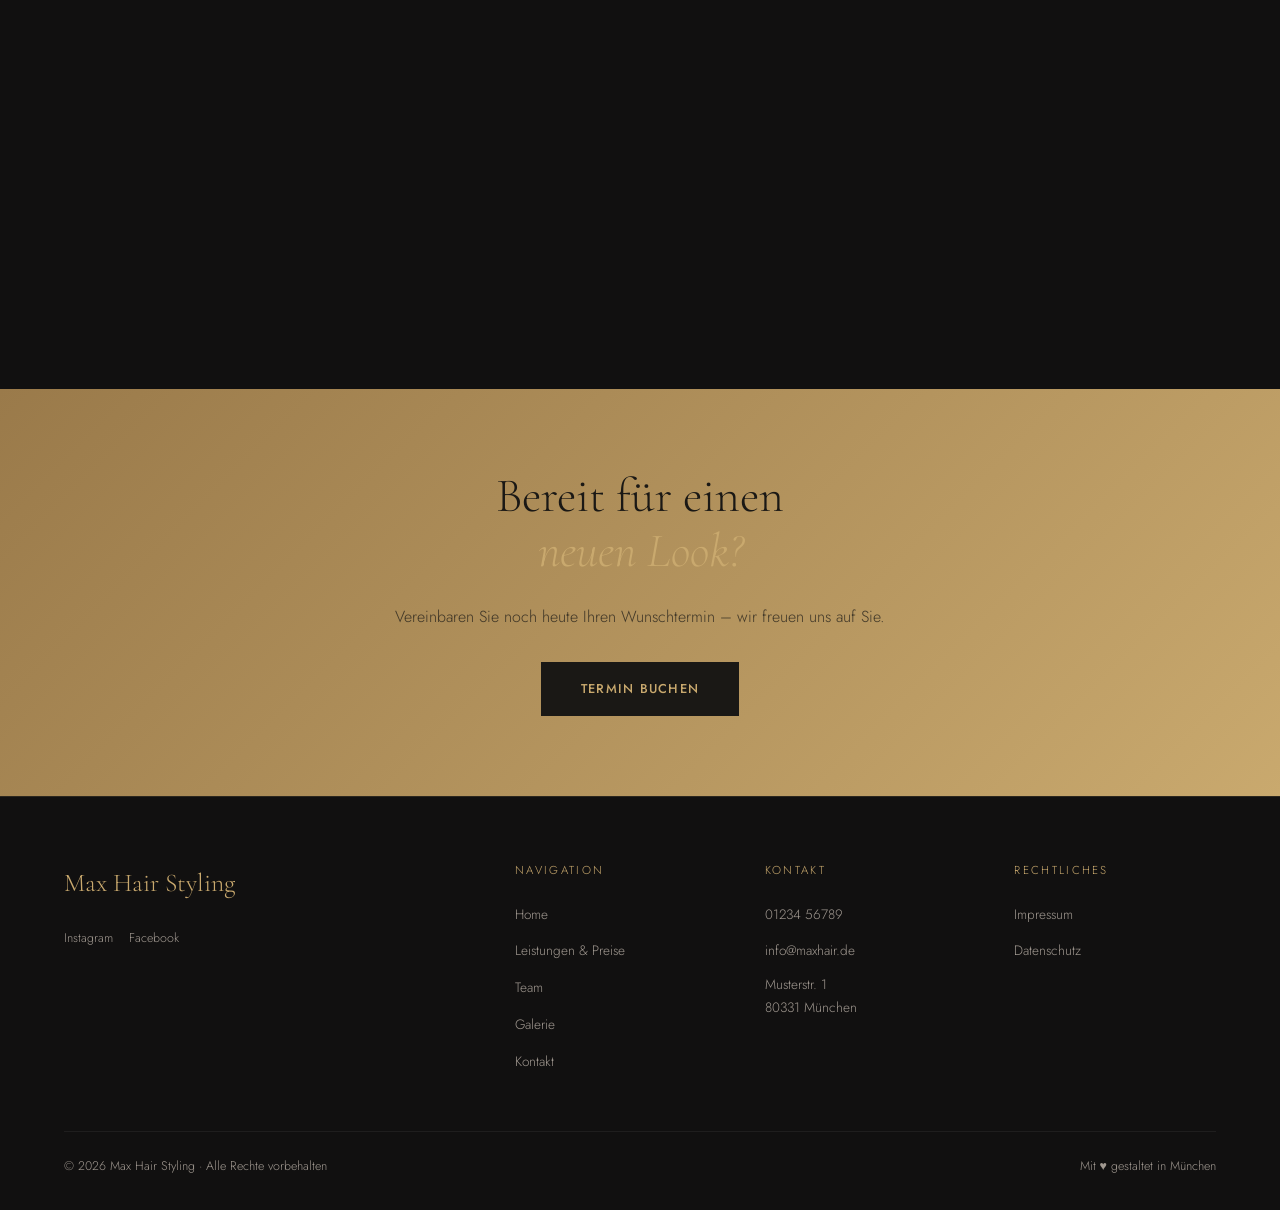
==== commit 723b6257: "Add files via upload" ====
--- a/index.html
+++ b/index.html
@@ -3,18 +3,16 @@
 <head>
   <meta charset="UTF-8">
   <meta name="viewport" content="width=device-width, initial-scale=1.0">
-  <title>[Salonname] – Friseursalon</title>
-  <meta name="description" content="[Salonname] – Ihr Friseursalon in [Stadt]. Haarschnitte, Colorationen, Styling und mehr.">
+  <title id="page-title">Friseursalon</title>
+  <meta name="description" id="page-description" content="">
   <link rel="stylesheet" href="style.css">
   <style>
-    /* ── INDEX-SPECIFIC ── */
     .services-grid {
       display: grid;
       grid-template-columns: repeat(4, 1fr);
       gap: 0;
       border: 1px solid rgba(201,169,110,0.15);
     }
-
     .service-item {
       padding: 2.5rem 2rem;
       border-right: 1px solid rgba(201,169,110,0.15);
@@ -24,197 +22,54 @@
       color: inherit;
       display: block;
     }
-
     .service-item:last-child { border-right: none; }
-
     .service-item:hover { background: rgba(201,169,110,0.05); }
-
-    .service-icon {
-      font-size: 2rem;
-      margin-bottom: 1rem;
-      display: block;
-    }
-
-    .service-name {
-      font-family: 'Cormorant Garamond', serif;
-      font-size: 1.2rem;
-      color: var(--text);
-      margin-bottom: 0.5rem;
-    }
-
-    .service-desc {
-      font-size: 0.82rem;
-      color: var(--text-muted);
-      line-height: 1.6;
-    }
-
-    /* Gallery strip */
-    .gallery-strip {
-      display: grid;
-      grid-template-columns: repeat(4, 1fr);
-      gap: 4px;
-      margin-top: 4px;
-    }
-
-    .gallery-img {
-      aspect-ratio: 3/4;
-      overflow: hidden;
-    }
-
-    .gallery-img img {
-      width: 100%;
-      height: 100%;
-      object-fit: cover;
-      display: block;
-    }
-
-    .gallery-img:first-child {
-      grid-row: span 2;
-      aspect-ratio: auto;
-    }
-
-    /* Reviews */
+    .service-icon { font-size: 2rem; margin-bottom: 1rem; display: block; }
+    .service-name { font-family: 'Cormorant Garamond', serif; font-size: 1.2rem; color: var(--text); margin-bottom: 0.5rem; }
+    .service-desc { font-size: 0.82rem; color: var(--text-muted); line-height: 1.6; }
+
+    .gallery-strip { display: grid; grid-template-columns: repeat(4, 1fr); gap: 4px; margin-top: 4px; }
+    .gallery-img { aspect-ratio: 3/4; overflow: hidden; }
+    .gallery-img img { width: 100%; height: 100%; object-fit: cover; display: block; }
+    .gallery-img:first-child { grid-row: span 2; aspect-ratio: auto; }
+
     .reviews-section { background: var(--black); }
-
     .stars { color: var(--gold); letter-spacing: 2px; font-size: 1rem; }
-
-    .review-card {
-      background: var(--mid);
-      border: 1px solid rgba(201,169,110,0.1);
-      padding: 2rem;
-    }
-
-    .review-text {
-      font-size: 0.9rem;
-      color: var(--text-muted);
-      font-style: italic;
-      margin-bottom: 1.2rem;
-      line-height: 1.8;
-    }
-
-    .reviewer-name {
-      font-size: 0.8rem;
-      font-weight: 500;
-      letter-spacing: 0.05em;
-      color: var(--text);
-    }
-
+    .review-card { background: var(--mid); border: 1px solid rgba(201,169,110,0.1); padding: 2rem; }
+    .review-text { font-size: 0.9rem; color: var(--text-muted); font-style: italic; margin-bottom: 1.2rem; line-height: 1.8; }
+    .reviewer-name { font-size: 0.8rem; font-weight: 500; letter-spacing: 0.05em; color: var(--text); }
     .reviewer-date { font-size: 0.75rem; color: var(--text-muted); }
-
-    .google-badge {
-      display: flex;
-      align-items: center;
-      gap: 0.8rem;
-      margin-bottom: 3rem;
-    }
-
-    .google-score {
-      font-family: 'Cormorant Garamond', serif;
-      font-size: 3.5rem;
-      color: var(--text);
-      line-height: 1;
-    }
-
+    .google-badge { display: flex; align-items: center; gap: 0.8rem; margin-bottom: 3rem; }
+    .google-score { font-family: 'Cormorant Garamond', serif; font-size: 3.5rem; color: var(--text); line-height: 1; }
     .google-info { font-size: 0.8rem; color: var(--text-muted); }
 
-    /* Team teaser */
-    .team-member-img {
-      aspect-ratio: 3/4;
-      margin-bottom: 1.2rem;
-      overflow: hidden;
-    }
-
-    .team-member-img img {
-      width: 100%;
-      height: 100%;
-      object-fit: cover;
-      display: block;
-    }
-
-    .team-member-name {
-      font-family: 'Cormorant Garamond', serif;
-      font-size: 1.2rem;
-      color: var(--text);
-    }
-
-    .team-member-role {
-      font-size: 0.78rem;
-      color: var(--gold);
-      letter-spacing: 0.1em;
-      text-transform: uppercase;
-    }
-
-    /* Map section */
+    .team-member-img { aspect-ratio: 3/4; margin-bottom: 1.2rem; overflow: hidden; }
+    .team-member-img img { width: 100%; height: 100%; object-fit: cover; display: block; }
+    .team-member-name { font-family: 'Cormorant Garamond', serif; font-size: 1.2rem; color: var(--text); }
+    .team-member-role { font-size: 0.78rem; color: var(--gold); letter-spacing: 0.1em; text-transform: uppercase; }
+
     .location-section { background: var(--black); }
-
-    .map-container {
-      width: 100%;
-      height: 380px;
-      border: 1px solid rgba(201,169,110,0.15);
-      overflow: hidden;
-      filter: grayscale(0.6) contrast(1.1);
-    }
-
+    .map-container { width: 100%; height: 380px; border: 1px solid rgba(201,169,110,0.15); overflow: hidden; filter: grayscale(0.6) contrast(1.1); }
     .map-container iframe { width: 100%; height: 100%; border: none; }
-
     .opening-hours table { width: 100%; border-collapse: collapse; }
-
     .opening-hours tr { border-bottom: 1px solid rgba(255,255,255,0.05); }
-
-    .opening-hours td {
-      padding: 0.8rem 0;
-      font-size: 0.88rem;
-      color: var(--text-muted);
-    }
-
+    .opening-hours td { padding: 0.8rem 0; font-size: 0.88rem; color: var(--text-muted); }
     .opening-hours td:first-child { color: var(--text); }
-
     .opening-hours .today td { color: var(--gold); }
 
-    /* CTA banner */
-    .cta-banner {
-      background: linear-gradient(135deg, var(--gold-dark), var(--gold));
-      padding: 5rem 5vw;
-      text-align: center;
-    }
-
+    .cta-banner { background: linear-gradient(135deg, var(--gold-dark), var(--gold)); padding: 5rem 5vw; text-align: center; }
     .cta-banner .section-title { color: var(--dark); }
     .cta-banner p { color: rgba(26,24,21,0.75); margin-bottom: 2rem; }
-
-    .btn-dark {
-      display: inline-block;
-      background: var(--dark);
-      color: var(--gold);
-      padding: 1rem 2.5rem;
-      text-decoration: none;
-      font-size: 0.8rem;
-      font-weight: 500;
-      letter-spacing: 0.1em;
-      text-transform: uppercase;
-      transition: background 0.3s;
-    }
-
+    .btn-dark { display: inline-block; background: var(--dark); color: var(--gold); padding: 1rem 2.5rem; text-decoration: none; font-size: 0.8rem; font-weight: 500; letter-spacing: 0.1em; text-transform: uppercase; transition: background 0.3s; }
     .btn-dark:hover { background: var(--black); }
-
-    /* About-Bild */
-    .about-img-wrap {
-      height: 460px;
-      overflow: hidden;
-    }
-
-    .about-img-wrap img {
-      width: 100%;
-      height: 100%;
-      object-fit: cover;
-      display: block;
-    }
+    .about-img-wrap { height: 460px; overflow: hidden; }
+    .about-img-wrap img { width: 100%; height: 100%; object-fit: cover; display: block; }
 
     @media (max-width: 900px) {
       .services-grid { grid-template-columns: 1fr 1fr; }
       .gallery-strip { grid-template-columns: 1fr 1fr; }
       .gallery-img:first-child { grid-row: span 1; aspect-ratio: 3/4; }
     }
-
     @media (max-width: 640px) {
       .services-grid { grid-template-columns: 1fr; }
       .service-item { border-right: none; border-bottom: 1px solid rgba(201,169,110,0.15); }
@@ -224,30 +79,15 @@
 </head>
 <body>
 
-  <!-- NAVIGATION -->
-  <nav>
-    <a href="index.html" class="nav-logo">[Salonname]</a>
-    <ul class="nav-links" id="navLinks">
-      <li><a href="index.html" class="active">Home</a></li>
-      <li><a href="leistungen.html">Leistungen & Preise</a></li>
-      <li><a href="team.html">Team</a></li>
-      <li><a href="galerie.html">Galerie</a></li>
-      <li><a href="kontakt.html">Kontakt</a></li>
-      <li><a href="termin.html" class="nav-cta">Termin buchen</a></li>
-    </ul>
-    <button class="hamburger" onclick="document.getElementById('navLinks').classList.toggle('open')" aria-label="Menü">
-      <span></span><span></span><span></span>
-    </button>
-  </nav>
+  <div id="nav-placeholder"></div>
 
   <!-- HERO -->
   <section class="hero">
     <div class="hero-bg"></div>
     <div class="hero-pattern"></div>
     <div class="hero-glow"></div>
-
     <div class="hero-content">
-      <p class="hero-eyebrow">Friseursalon · [Stadt]</p>
+      <p class="hero-eyebrow">Friseursalon · <span class="cfg-stadt"></span></p>
       <h1 class="hero-title">Haare, die<br><em>für sich sprechen.</em></h1>
       <p class="hero-subtitle">Ihr Wohlfühlsalon für präzise Schnitte, ausdrucksstarke Colorationen und professionelle Styling-Beratung.</p>
       <div class="hero-actions">
@@ -255,7 +95,6 @@
         <a href="leistungen.html" class="btn-outline">Unsere Leistungen</a>
       </div>
     </div>
-
     <div class="hero-scroll">
       <div class="scroll-line"></div>
       <span>Entdecken</span>
@@ -298,7 +137,7 @@
         <h2 class="section-title">Leidenschaft trifft<br><em>Handwerk</em></h2>
         <div class="divider"></div>
         <p style="color: var(--text-muted); margin-bottom: 1.5rem;">
-          Seit [Gründungsjahr] sind wir Ihr Vertrauenssalon in [Stadt]. Unser Team aus erfahrenen Stylistinnen und Stylisten verbindet klassisches Friseurhandwerk mit modernen Trends.
+          Seit <span class="cfg-gruendungsjahr"></span> sind wir Ihr Vertrauenssalon in <span class="cfg-stadt"></span>. Unser Team aus erfahrenen Stylistinnen und Stylisten verbindet klassisches Friseurhandwerk mit modernen Trends.
         </p>
         <p style="color: var(--text-muted); margin-bottom: 2rem;">
           Wir nehmen uns Zeit für Sie – von der persönlichen Beratung bis zum perfekten Finish. Denn bei uns geht es nicht nur um Haare, sondern darum, wie Sie sich fühlen.
@@ -314,25 +153,12 @@
   </section>
 
   <!-- GALLERY STRIP -->
-  <section style="padding: 0 0 0 0; background: var(--black);">
+  <section style="padding: 0; background: var(--black);">
     <div style="padding: 5rem 5vw 2rem;">
       <p class="section-label" style="text-align:center">Galerie</p>
       <h2 class="section-title" style="text-align:center">Unsere <em>Arbeit</em></h2>
     </div>
-    <div class="gallery-strip">
-      <div class="gallery-img">
-        <img src="images/bild1.png" alt="Bild 1" loading="lazy">
-      </div>
-      <div class="gallery-img">
-        <img src="images/bild2.png" alt="Bild 2" loading="lazy">
-      </div>
-      <div class="gallery-img">
-        <img src="images/bild3.png" alt="Bild 3" loading="lazy">
-      </div>
-      <div class="gallery-img">
-        <img src="images/bild4.png" alt="Bild 4" loading="lazy">
-      </div>
-    </div>
+    <div class="gallery-strip" id="gallery-strip"></div>
     <div style="text-align:center; padding: 2.5rem;">
       <a href="galerie.html" class="btn-outline">Zur Galerie</a>
     </div>
@@ -345,29 +171,7 @@
       <h2 class="section-title">Die <em>Menschen</em> hinter dem Schnitt</h2>
       <div class="divider center"></div>
     </div>
-    <div class="three-col">
-      <div class="fade-in" style="text-align:center">
-        <div class="team-member-img">
-          <img src="images/team1.jpg" alt="[Vorname Nachname]" loading="lazy">
-        </div>
-        <div class="team-member-name">[Vorname Nachname]</div>
-        <div class="team-member-role" style="margin-top:0.3rem">[Berufsbezeichnung]</div>
-      </div>
-      <div class="fade-in" style="text-align:center; transition-delay:0.15s">
-        <div class="team-member-img">
-          <img src="images/team2.jpg" alt="[Vorname Nachname]" loading="lazy">
-        </div>
-        <div class="team-member-name">[Vorname Nachname]</div>
-        <div class="team-member-role" style="margin-top:0.3rem">[Berufsbezeichnung]</div>
-      </div>
-      <div class="fade-in" style="text-align:center; transition-delay:0.3s">
-        <div class="team-member-img">
-          <img src="images/team3.jpg" alt="[Vorname Nachname]" loading="lazy">
-        </div>
-        <div class="team-member-name">[Vorname Nachname]</div>
-        <div class="team-member-role" style="margin-top:0.3rem">[Berufsbezeichnung]</div>
-      </div>
-    </div>
+    <div class="three-col" id="team-teaser"></div>
     <div style="text-align:center; margin-top:3rem;">
       <a href="team.html" class="btn-outline">Alle Teammitglieder</a>
     </div>
@@ -380,35 +184,17 @@
       <h2 class="section-title">Was unsere <em>Gäste</em> sagen</h2>
       <div class="divider center"></div>
       <div class="google-badge" style="justify-content:center">
-        <div class="google-score">[4.9]</div>
+        <div class="google-score cfg-google-rating"></div>
         <div>
           <div class="stars">★★★★★</div>
-          <div class="google-info">[Anzahl] Google-Bewertungen<br>
-            <a href="[Google-Bewertungslink]" target="_blank" style="color:var(--gold); text-decoration:none; font-size:0.78rem;">Alle Bewertungen auf Google →</a>
+          <div class="google-info">
+            <span class="cfg-review-count"></span> Google-Bewertungen<br>
+            <a id="reviews-link" href="#" target="_blank" style="color:var(--gold); text-decoration:none; font-size:0.78rem;">Alle Bewertungen auf Google →</a>
           </div>
         </div>
       </div>
     </div>
-    <div class="three-col">
-      <div class="review-card fade-in">
-        <div class="stars" style="margin-bottom:1rem">★★★★★</div>
-        <p class="review-text">„[Bewertungstext einfügen. Hier steht das Feedback eines zufriedenen Kunden über den Besuch im Salon.]"</p>
-        <div class="reviewer-name">[Kundenname]</div>
-        <div class="reviewer-date">[Datum]</div>
-      </div>
-      <div class="review-card fade-in" style="transition-delay:0.15s">
-        <div class="stars" style="margin-bottom:1rem">★★★★★</div>
-        <p class="review-text">„[Bewertungstext einfügen. Hier steht das Feedback eines weiteren zufriedenen Kunden.]"</p>
-        <div class="reviewer-name">[Kundenname]</div>
-        <div class="reviewer-date">[Datum]</div>
-      </div>
-      <div class="review-card fade-in" style="transition-delay:0.3s">
-        <div class="stars" style="margin-bottom:1rem">★★★★★</div>
-        <p class="review-text">„[Bewertungstext einfügen. Positives Kundenfeedback über Beratung, Schnitt oder Coloration.]"</p>
-        <div class="reviewer-name">[Kundenname]</div>
-        <div class="reviewer-date">[Datum]</div>
-      </div>
-    </div>
+    <div class="three-col" id="reviews-grid"></div>
   </section>
 
   <!-- LOCATION & HOURS -->
@@ -418,40 +204,20 @@
         <p class="section-label">Besuchen Sie uns</p>
         <h2 class="section-title">Standort &<br><em>Öffnungszeiten</em></h2>
         <div class="divider"></div>
-
         <div style="margin-bottom:2.5rem;">
-          <p style="color:var(--text); margin-bottom:0.3rem; font-weight:500;">[Straße und Hausnummer]</p>
-          <p style="color:var(--text-muted);">[PLZ] [Stadt]</p>
-          <p style="margin-top:0.8rem;"><a href="tel:[Telefonnummer]" style="color:var(--gold); text-decoration:none;">[Telefonnummer]</a></p>
-          <p><a href="mailto:[E-Mail]" style="color:var(--gold); text-decoration:none;">[E-Mail-Adresse]</a></p>
-        </div>
-
+          <p style="color:var(--text); margin-bottom:0.3rem; font-weight:500;" class="cfg-address-street"></p>
+          <p style="color:var(--text-muted);" class="cfg-address-zip-city"></p>
+          <p style="margin-top:0.8rem;"><a id="tel-link" href="#" style="color:var(--gold); text-decoration:none;" class="cfg-phone"></a></p>
+          <p><a id="email-link" href="#" style="color:var(--gold); text-decoration:none;" class="cfg-email"></a></p>
+        </div>
         <div class="opening-hours">
-          <table>
-            <tr><td>Montag</td><td style="text-align:right">[9:00 – 18:00]</td></tr>
-            <tr><td>Dienstag</td><td style="text-align:right">[9:00 – 18:00]</td></tr>
-            <tr><td>Mittwoch</td><td style="text-align:right">[9:00 – 18:00]</td></tr>
-            <tr><td>Donnerstag</td><td style="text-align:right">[9:00 – 20:00]</td></tr>
-            <tr><td>Freitag</td><td style="text-align:right">[9:00 – 18:00]</td></tr>
-            <tr><td>Samstag</td><td style="text-align:right">[9:00 – 15:00]</td></tr>
-            <tr><td>Sonntag</td><td style="text-align:right">Geschlossen</td></tr>
-          </table>
-        </div>
-      </div>
-
+          <table id="hours-table"></table>
+        </div>
+      </div>
       <div class="fade-in" style="transition-delay:0.2s">
-        <div class="map-container">
-          <!-- Google Maps Embed: [Maps-Embed-Code hier einfügen] -->
-          <div class="img-placeholder" style="height:100%">
-            <svg width="48" height="48" fill="none" stroke="currentColor" stroke-width="1" viewBox="0 0 24 24">
-              <path d="M12 2C8.13 2 5 5.13 5 9c0 5.25 7 13 7 13s7-7.75 7-13c0-3.87-3.13-7-7-7z"/>
-              <circle cx="12" cy="9" r="2.5"/>
-            </svg>
-            <span>Google Maps Embed<br>hier einfügen</span>
-          </div>
-        </div>
+        <div class="map-container" id="map-container"></div>
         <div style="margin-top:1rem; text-align:right;">
-          <a href="https://maps.google.com/?q=[Adresse]" target="_blank" style="font-size:0.78rem; color:var(--gold); text-decoration:none; letter-spacing:0.05em;">In Google Maps öffnen →</a>
+          <a id="maps-link" href="#" target="_blank" style="font-size:0.78rem; color:var(--gold); text-decoration:none; letter-spacing:0.05em;">In Google Maps öffnen →</a>
         </div>
       </div>
     </div>
@@ -464,55 +230,84 @@
     <a href="termin.html" class="btn-dark">Termin buchen</a>
   </section>
 
-  <!-- FOOTER -->
-  <footer>
-    <div class="footer-grid">
-      <div>
-        <span class="footer-logo">[Salonname]</span>
-        <p class="footer-desc">[Kurze Beschreibung des Salons. Ein Satz, der den Charakter des Salons treffend beschreibt.]</p>
-        <div style="display:flex; gap:1rem; margin-top:1.5rem;">
-          <a href="[Instagram-Link]" style="color:var(--text-muted); text-decoration:none; font-size:0.78rem; transition:color 0.3s;" onmouseover="this.style.color='var(--gold)'" onmouseout="this.style.color='var(--text-muted)'">Instagram</a>
-          <a href="[Facebook-Link]" style="color:var(--text-muted); text-decoration:none; font-size:0.78rem; transition:color 0.3s;" onmouseover="this.style.color='var(--gold)'" onmouseout="this.style.color='var(--text-muted)'">Facebook</a>
-        </div>
-      </div>
-      <div>
-        <div class="footer-title">Navigation</div>
-        <ul class="footer-links">
-          <li><a href="index.html">Home</a></li>
-          <li><a href="leistungen.html">Leistungen & Preise</a></li>
-          <li><a href="team.html">Team</a></li>
-          <li><a href="galerie.html">Galerie</a></li>
-          <li><a href="kontakt.html">Kontakt</a></li>
-        </ul>
-      </div>
-      <div>
-        <div class="footer-title">Kontakt</div>
-        <ul class="footer-links">
-          <li><a href="tel:[Telefonnummer]">[Telefonnummer]</a></li>
-          <li><a href="mailto:[E-Mail]">[E-Mail-Adresse]</a></li>
-          <li style="color:var(--text-muted); font-size:0.85rem; margin-top:0.4rem;">[Straße Hausnr.]<br>[PLZ] [Stadt]</li>
-        </ul>
-      </div>
-      <div>
-        <div class="footer-title">Rechtliches</div>
-        <ul class="footer-links">
-          <li><a href="impressum.html">Impressum</a></li>
-          <li><a href="datenschutz.html">Datenschutz</a></li>
-        </ul>
-      </div>
-    </div>
-    <div class="footer-bottom">
-      <span>© [Jahr] [Salonname] · Alle Rechte vorbehalten</span>
-      <span>Mit ♥ gestaltet in [Stadt]</span>
-    </div>
-  </footer>
-
+  <div id="footer-placeholder"></div>
+
+  <script src="config.js"></script>
+  <script src="components.js"></script>
   <script>
-    // Scroll animations
-    const observer = new IntersectionObserver(entries => {
-      entries.forEach(e => { if (e.isIntersecting) e.target.classList.add('visible'); });
-    }, { threshold: 0.15 });
-    document.querySelectorAll('.fade-in').forEach(el => observer.observe(el));
+    // ── Metadaten ──
+    document.getElementById('page-title').textContent = `${SALON_CONFIG.SALON_NAME} – Friseursalon`;
+    document.getElementById('page-description').content =
+      `${SALON_CONFIG.SALON_NAME} – Ihr Friseursalon in ${SALON_CONFIG.STADT}. Haarschnitte, Colorationen, Styling und mehr.`;
+
+    // ── Nav & Footer ──
+    document.getElementById('nav-placeholder').innerHTML  = renderNav('index.html');
+    document.getElementById('footer-placeholder').innerHTML = renderFooter();
+
+    // ── Einfache Textfelder ──
+    document.querySelectorAll('.cfg-stadt').forEach(el => el.textContent = SALON_CONFIG.STADT);
+    document.querySelectorAll('.cfg-gruendungsjahr').forEach(el => el.textContent = SALON_CONFIG.GRUENDUNGSJAHR);
+    document.querySelectorAll('.cfg-google-rating').forEach(el => el.textContent = SALON_CONFIG.GOOGLE_RATING);
+    document.querySelectorAll('.cfg-review-count').forEach(el => el.textContent = SALON_CONFIG.GOOGLE_REVIEW_COUNT);
+    document.querySelectorAll('.cfg-address-street').forEach(el => el.textContent = SALON_CONFIG.ADDRESS_STREET);
+    document.querySelectorAll('.cfg-address-zip-city').forEach(el => el.textContent = `${SALON_CONFIG.ADDRESS_ZIP} ${SALON_CONFIG.ADDRESS_CITY}`);
+    document.querySelectorAll('.cfg-phone').forEach(el => el.textContent = SALON_CONFIG.PHONE);
+    document.querySelectorAll('.cfg-email').forEach(el => el.textContent = SALON_CONFIG.EMAIL);
+    document.getElementById('tel-link').href   = `tel:${SALON_CONFIG.PHONE}`;
+    document.getElementById('email-link').href = `mailto:${SALON_CONFIG.EMAIL}`;
+    document.getElementById('reviews-link').href = SALON_CONFIG.GOOGLE_REVIEWS_URL;
+    document.getElementById('maps-link').href    = SALON_CONFIG.MAPS_LINK;
+
+    // ── Öffnungszeiten ──
+    document.getElementById('hours-table').innerHTML = renderHoursTable();
+
+    // ── Karte ──
+    document.getElementById('map-container').innerHTML = SALON_CONFIG.MAPS_EMBED_URL
+      ? `<iframe src="${SALON_CONFIG.MAPS_EMBED_URL}" allowfullscreen loading="lazy"></iframe>`
+      : `<div class="img-placeholder" style="height:100%">
+           <svg width="48" height="48" fill="none" stroke="currentColor" stroke-width="1" viewBox="0 0 24 24">
+             <path d="M12 2C8.13 2 5 5.13 5 9c0 5.25 7 13 7 13s7-7.75 7-13c0-3.87-3.13-7-7-7z"/>
+             <circle cx="12" cy="9" r="2.5"/>
+           </svg>
+           <span>Google Maps Embed einfügen</span>
+         </div>`;
+
+    // ── Galerie-Strip (erste 4 Bilder) ──
+    const stripEl = document.getElementById('gallery-strip');
+    SALON_CONFIG.GALLERY.slice(0, 4).forEach(img => {
+      const div = document.createElement('div');
+      div.className = 'gallery-img';
+      div.innerHTML = `<img src="${img.src}" alt="${img.alt}" loading="lazy">`;
+      stripEl.appendChild(div);
+    });
+
+    // ── Team-Teaser (erste 3 Mitglieder) ──
+    const teamEl = document.getElementById('team-teaser');
+    SALON_CONFIG.TEAM.slice(0, 3).forEach((m, i) => {
+      teamEl.innerHTML += `
+        <div class="fade-in" style="text-align:center; transition-delay:${i * 0.15}s">
+          <div class="team-member-img">
+            <img src="${m.photo}" alt="${m.name}" loading="lazy">
+          </div>
+          <div class="team-member-name">${m.name}</div>
+          <div class="team-member-role" style="margin-top:0.3rem">${m.role}</div>
+        </div>`;
+    });
+
+    // ── Bewertungen ──
+    const reviewsEl = document.getElementById('reviews-grid');
+    SALON_CONFIG.REVIEWS.forEach((r, i) => {
+      const stars = '★'.repeat(r.stars);
+      reviewsEl.innerHTML += `
+        <div class="review-card fade-in" style="transition-delay:${i * 0.15}s">
+          <div class="stars" style="margin-bottom:1rem">${stars}</div>
+          <p class="review-text">„${r.text}"</p>
+          <div class="reviewer-name">${r.name}</div>
+          <div class="reviewer-date">${r.date}</div>
+        </div>`;
+    });
+
+    initScrollAnimations();
   </script>
 </body>
 </html>
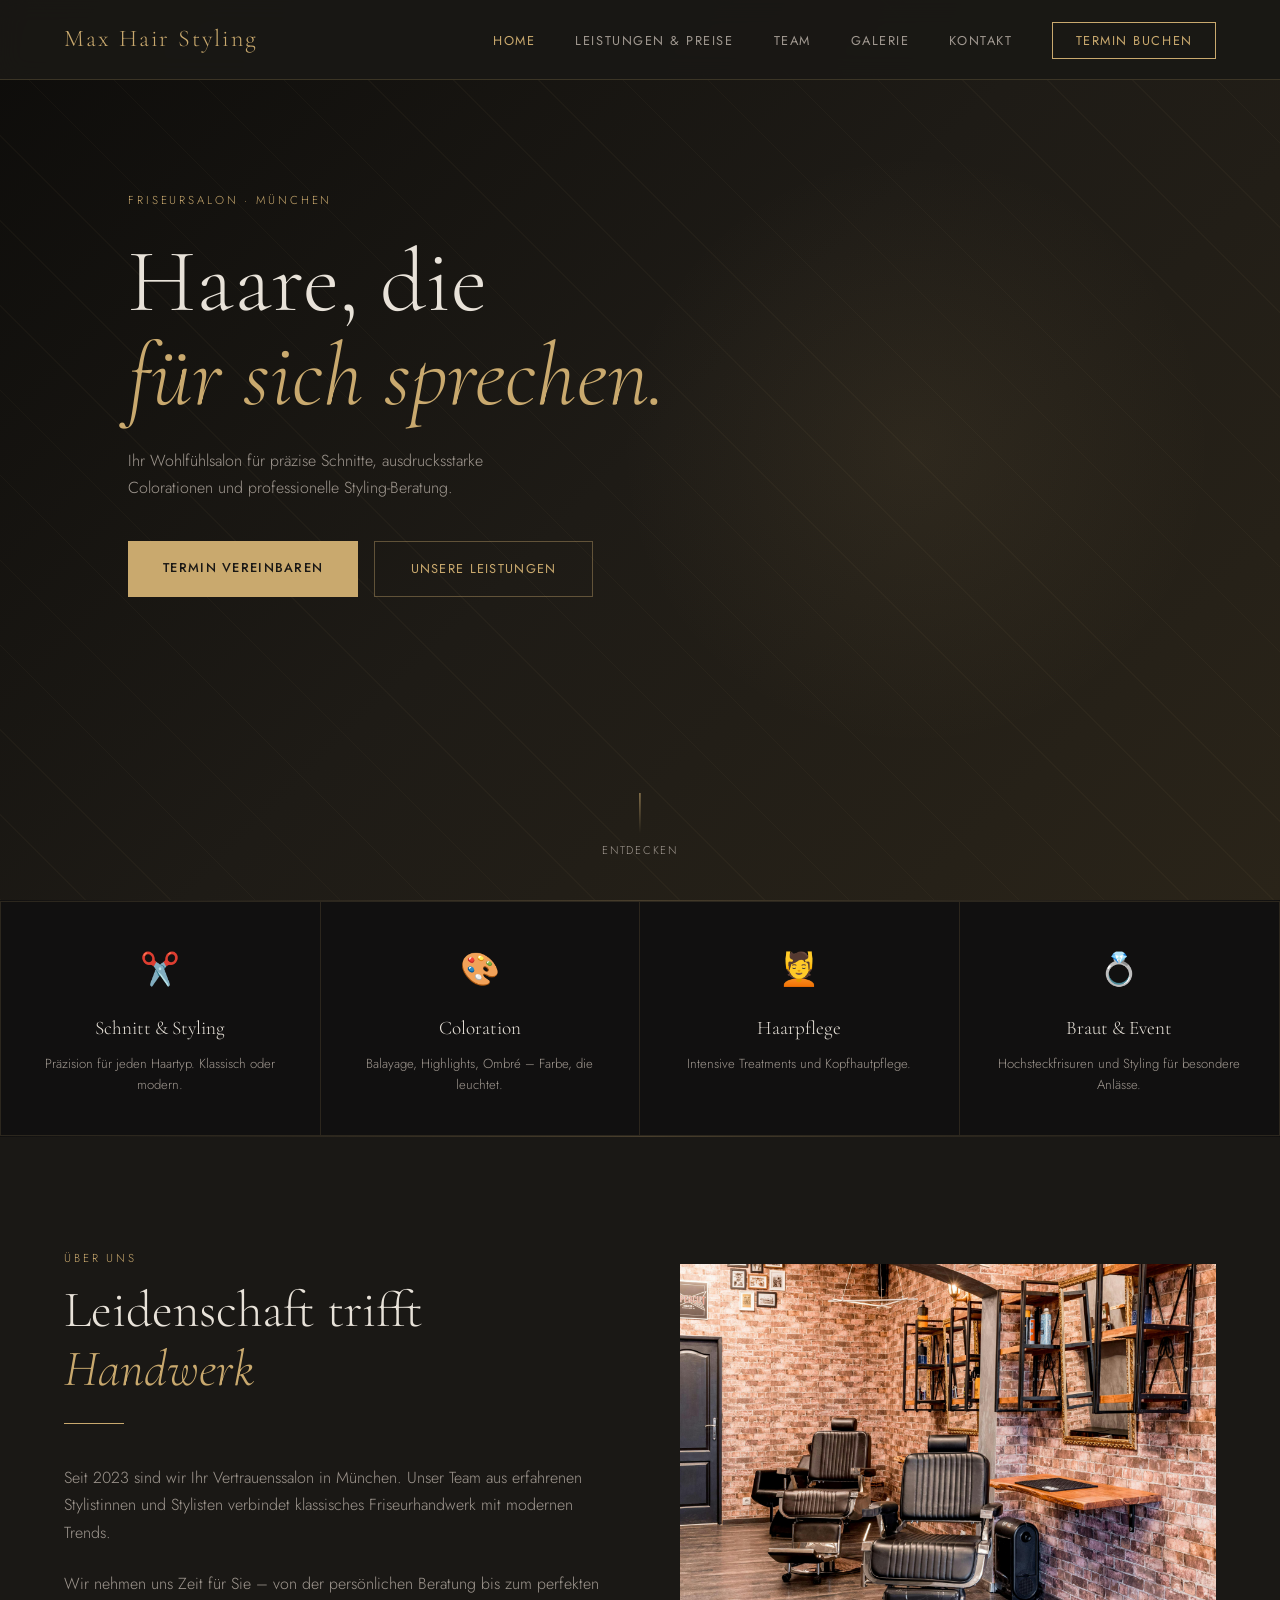
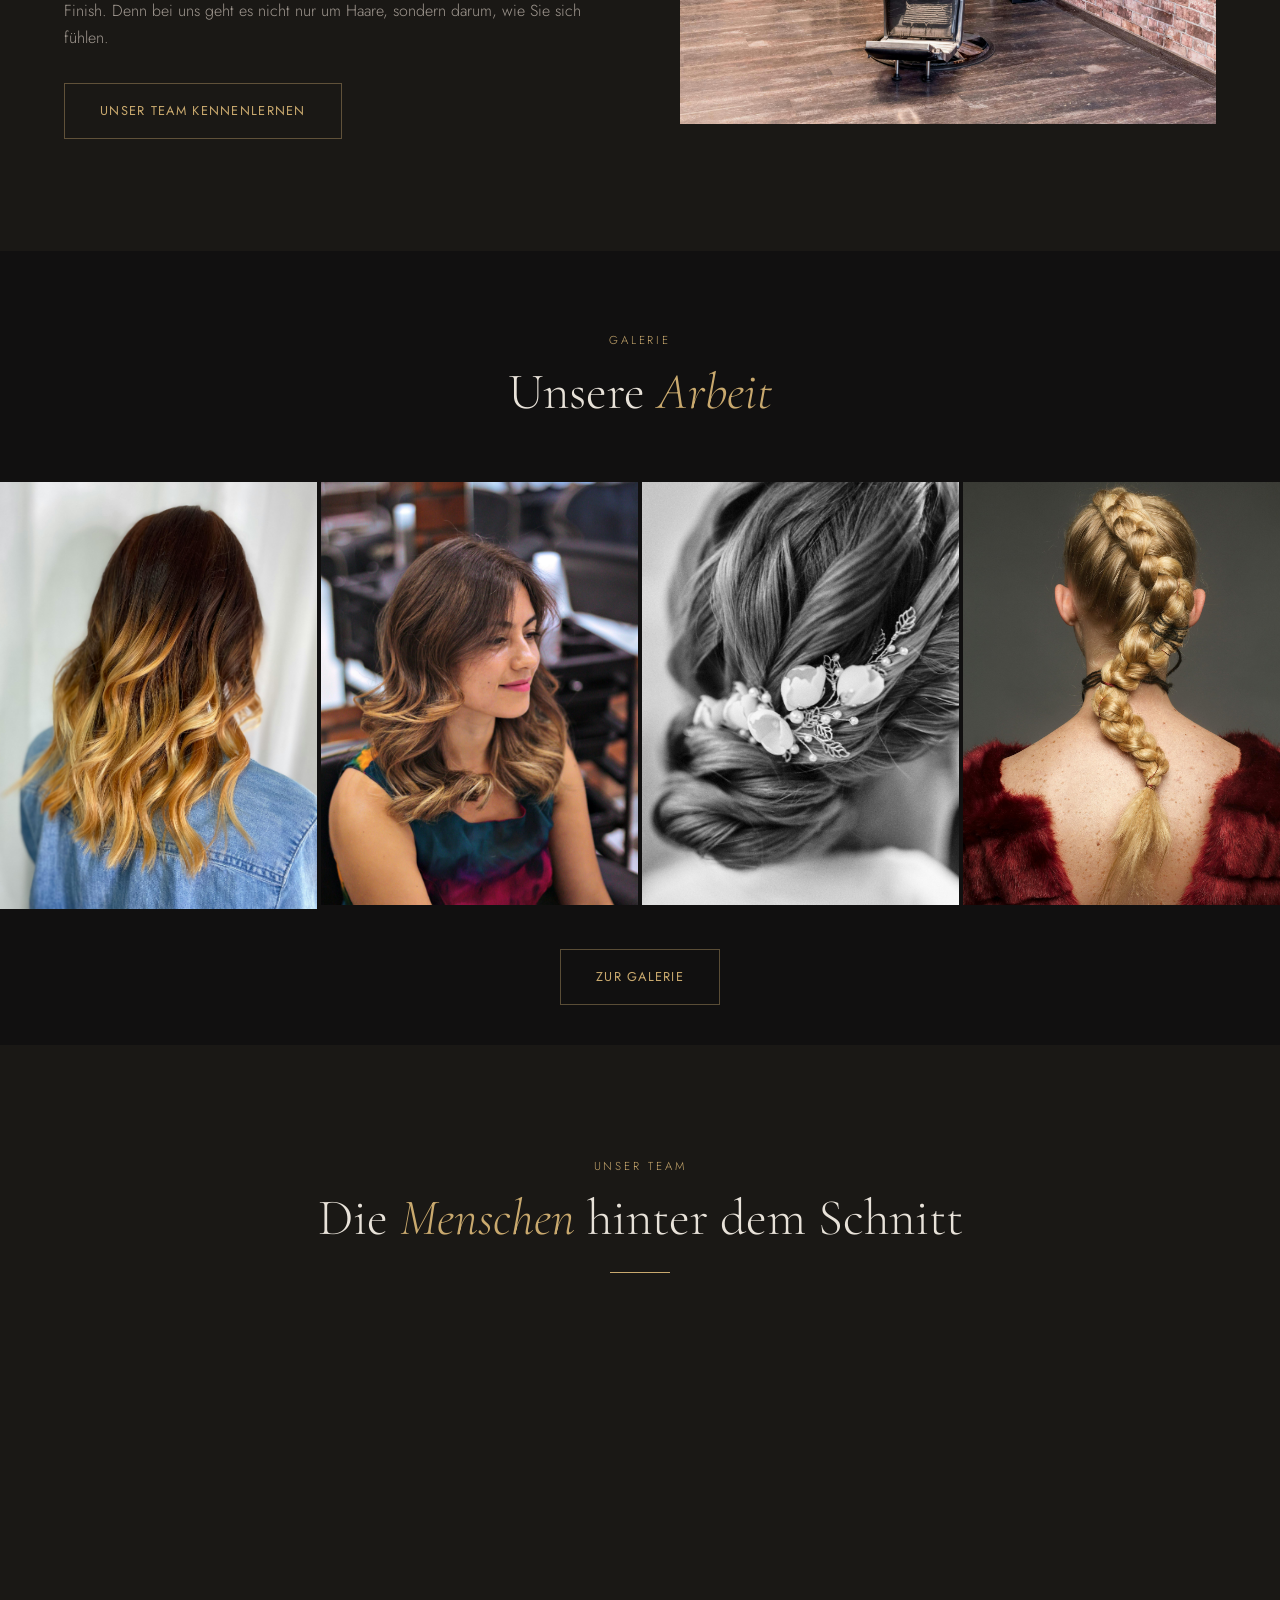
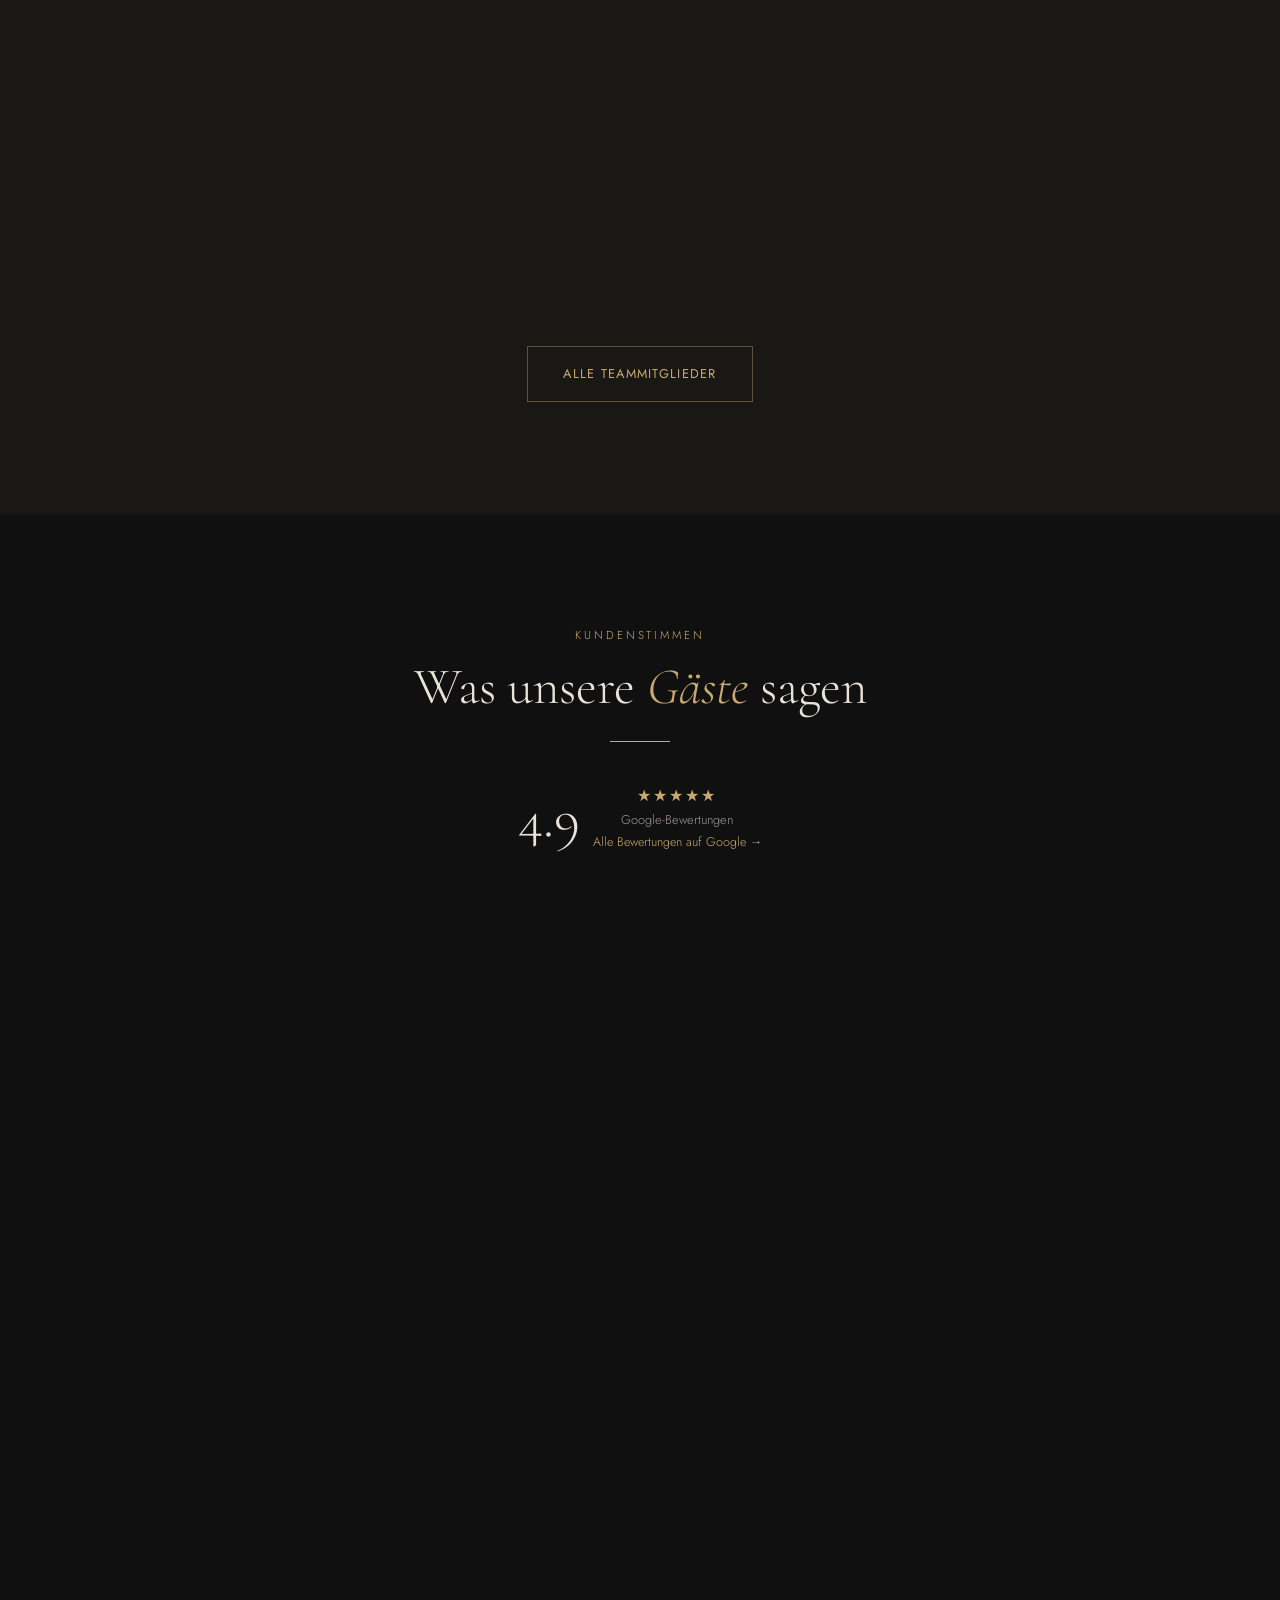
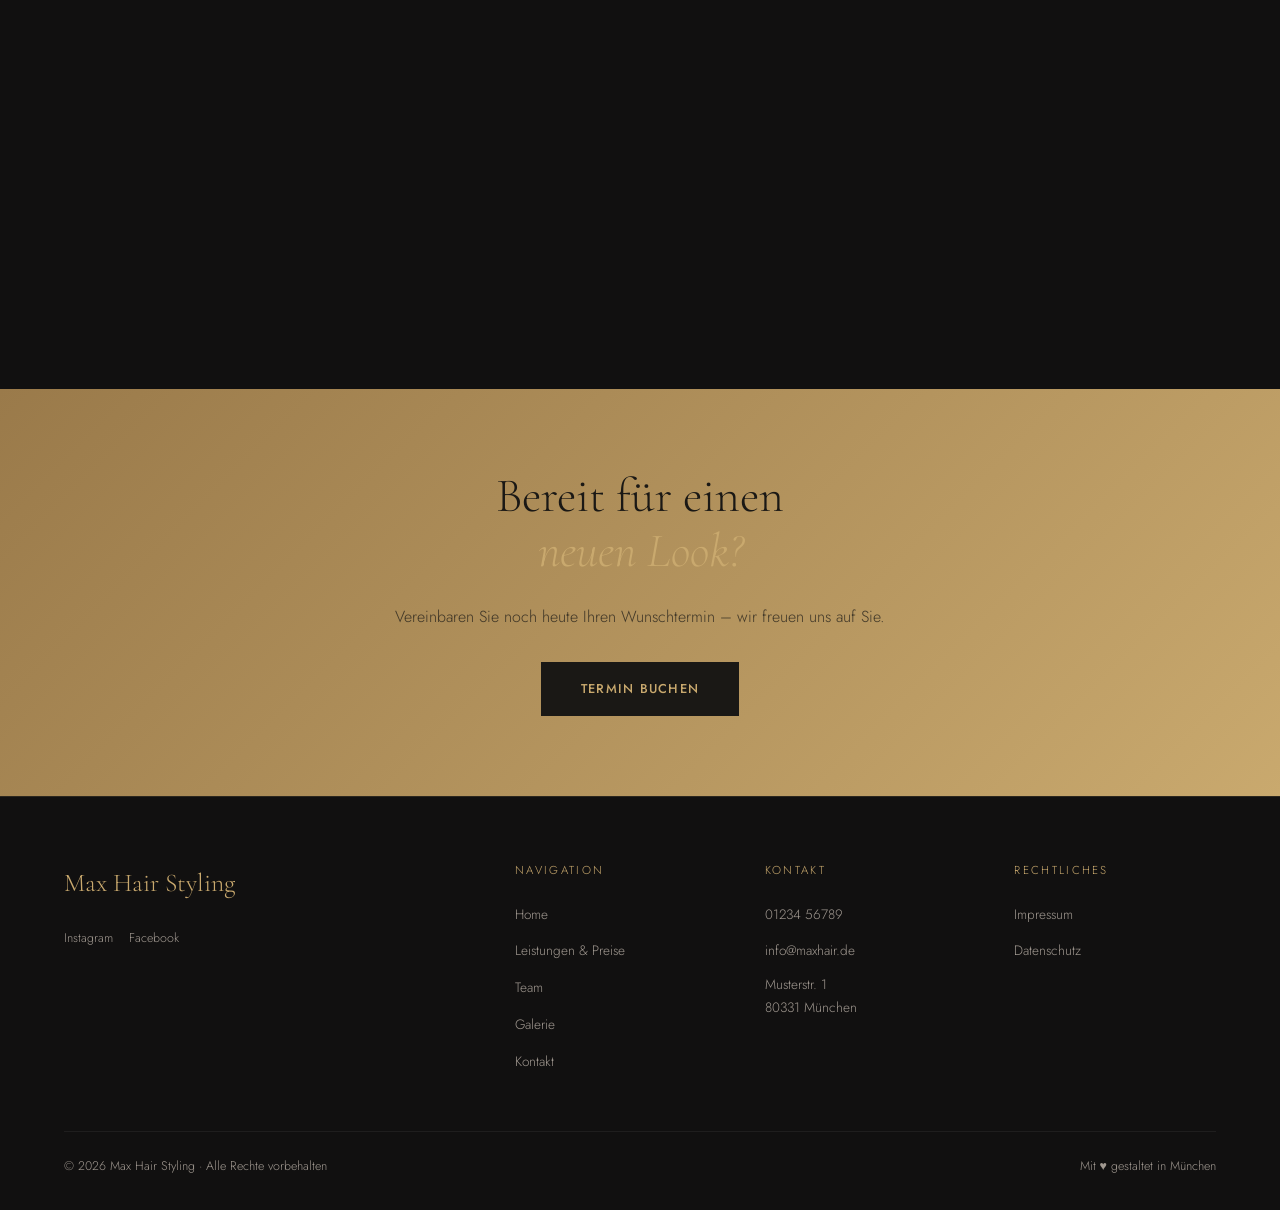
==== commit 655b73b1: "Update index.html" ====
--- a/index.html
+++ b/index.html
@@ -146,7 +146,7 @@
       </div>
       <div class="fade-in" style="transition-delay:0.2s">
         <div class="about-img-wrap">
-          <img src="images/salon.jpg" alt="Unser Salon" loading="lazy">
+          <img src="images/salon.png" alt="Unser Salon" loading="lazy">
         </div>
       </div>
     </div>
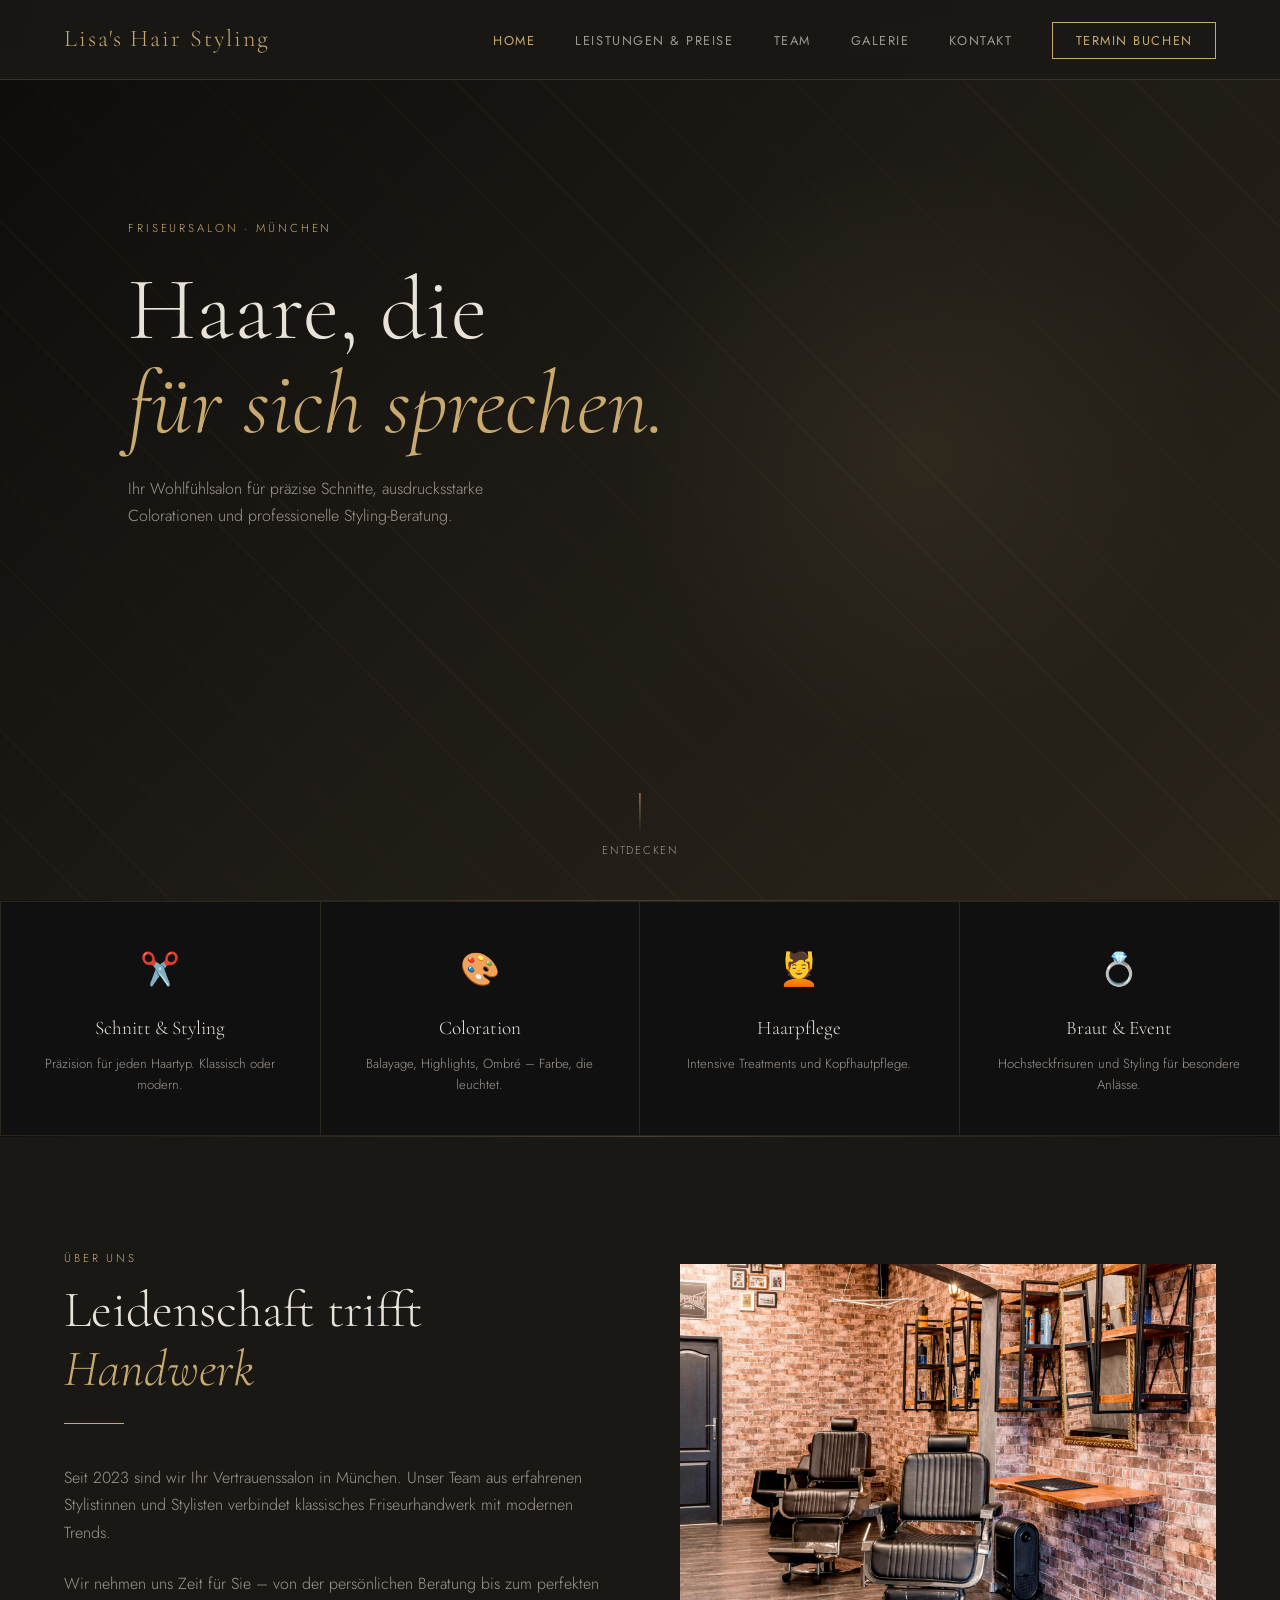
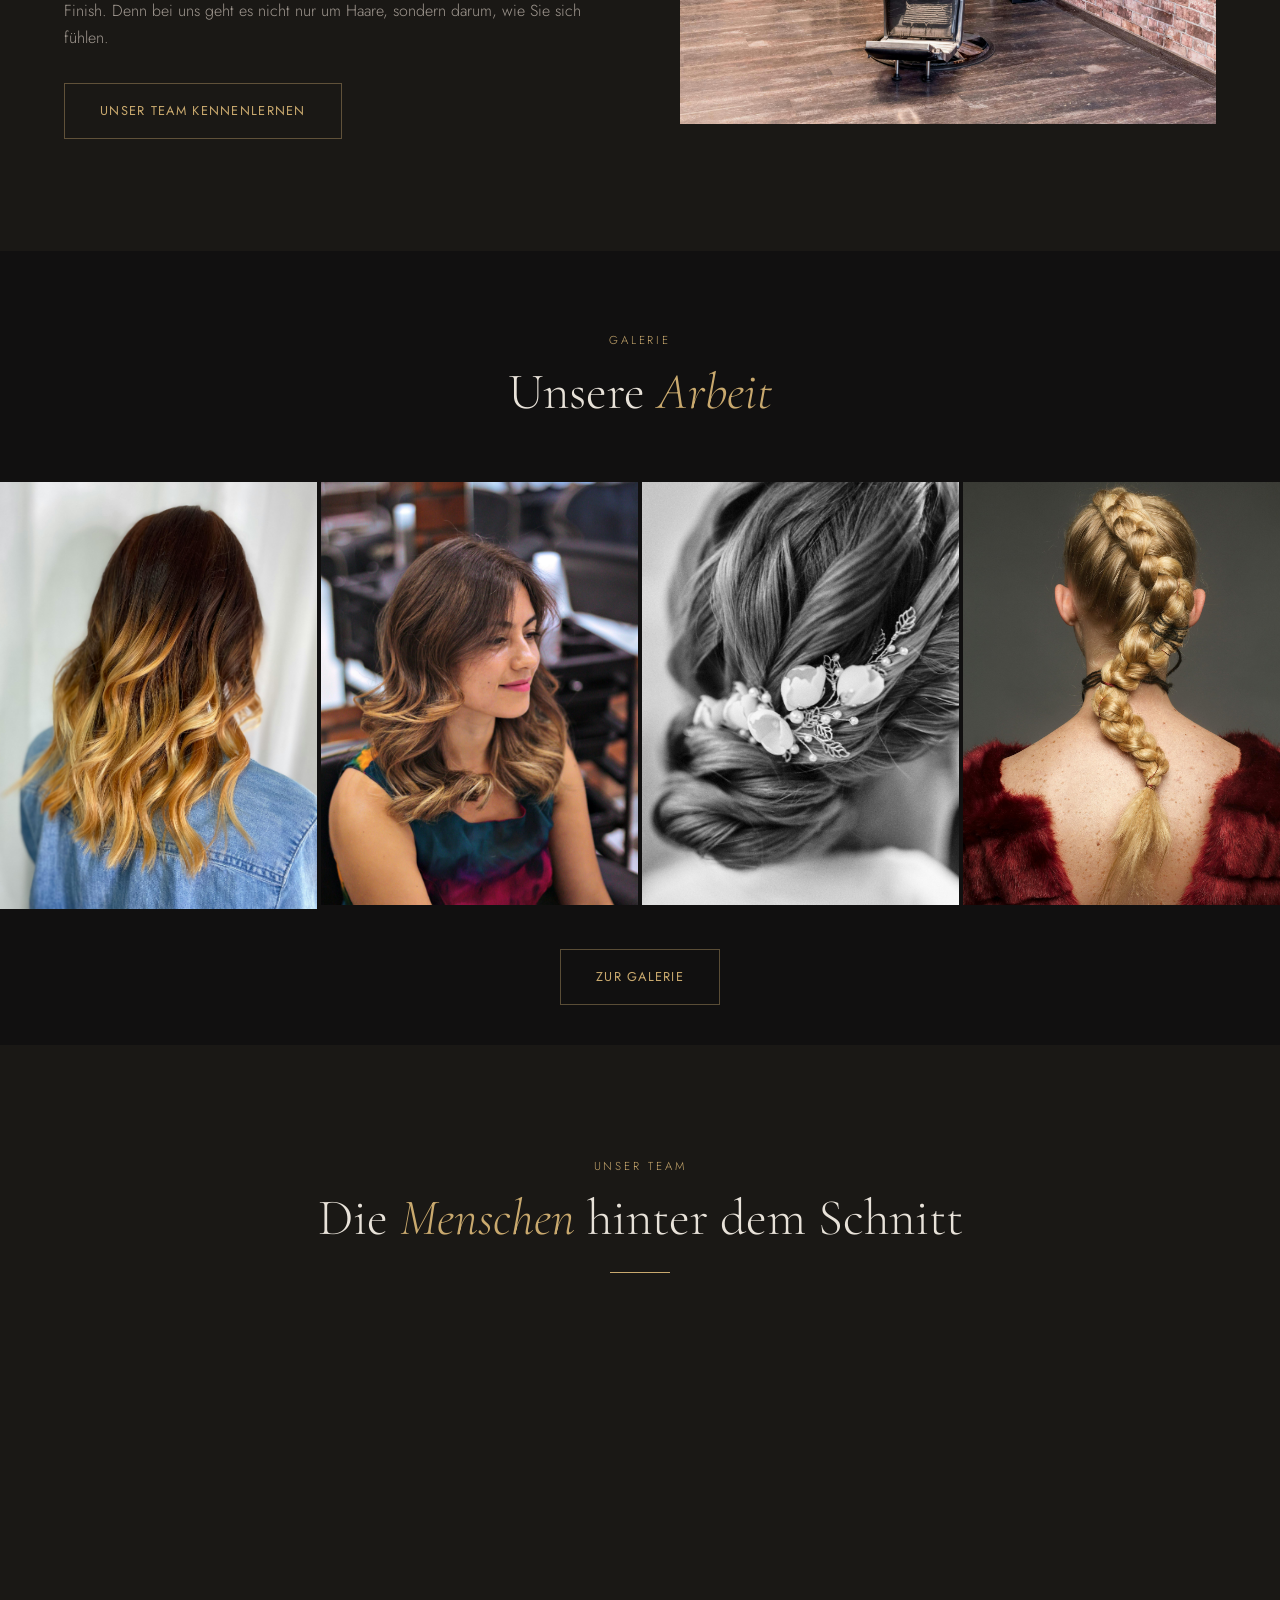
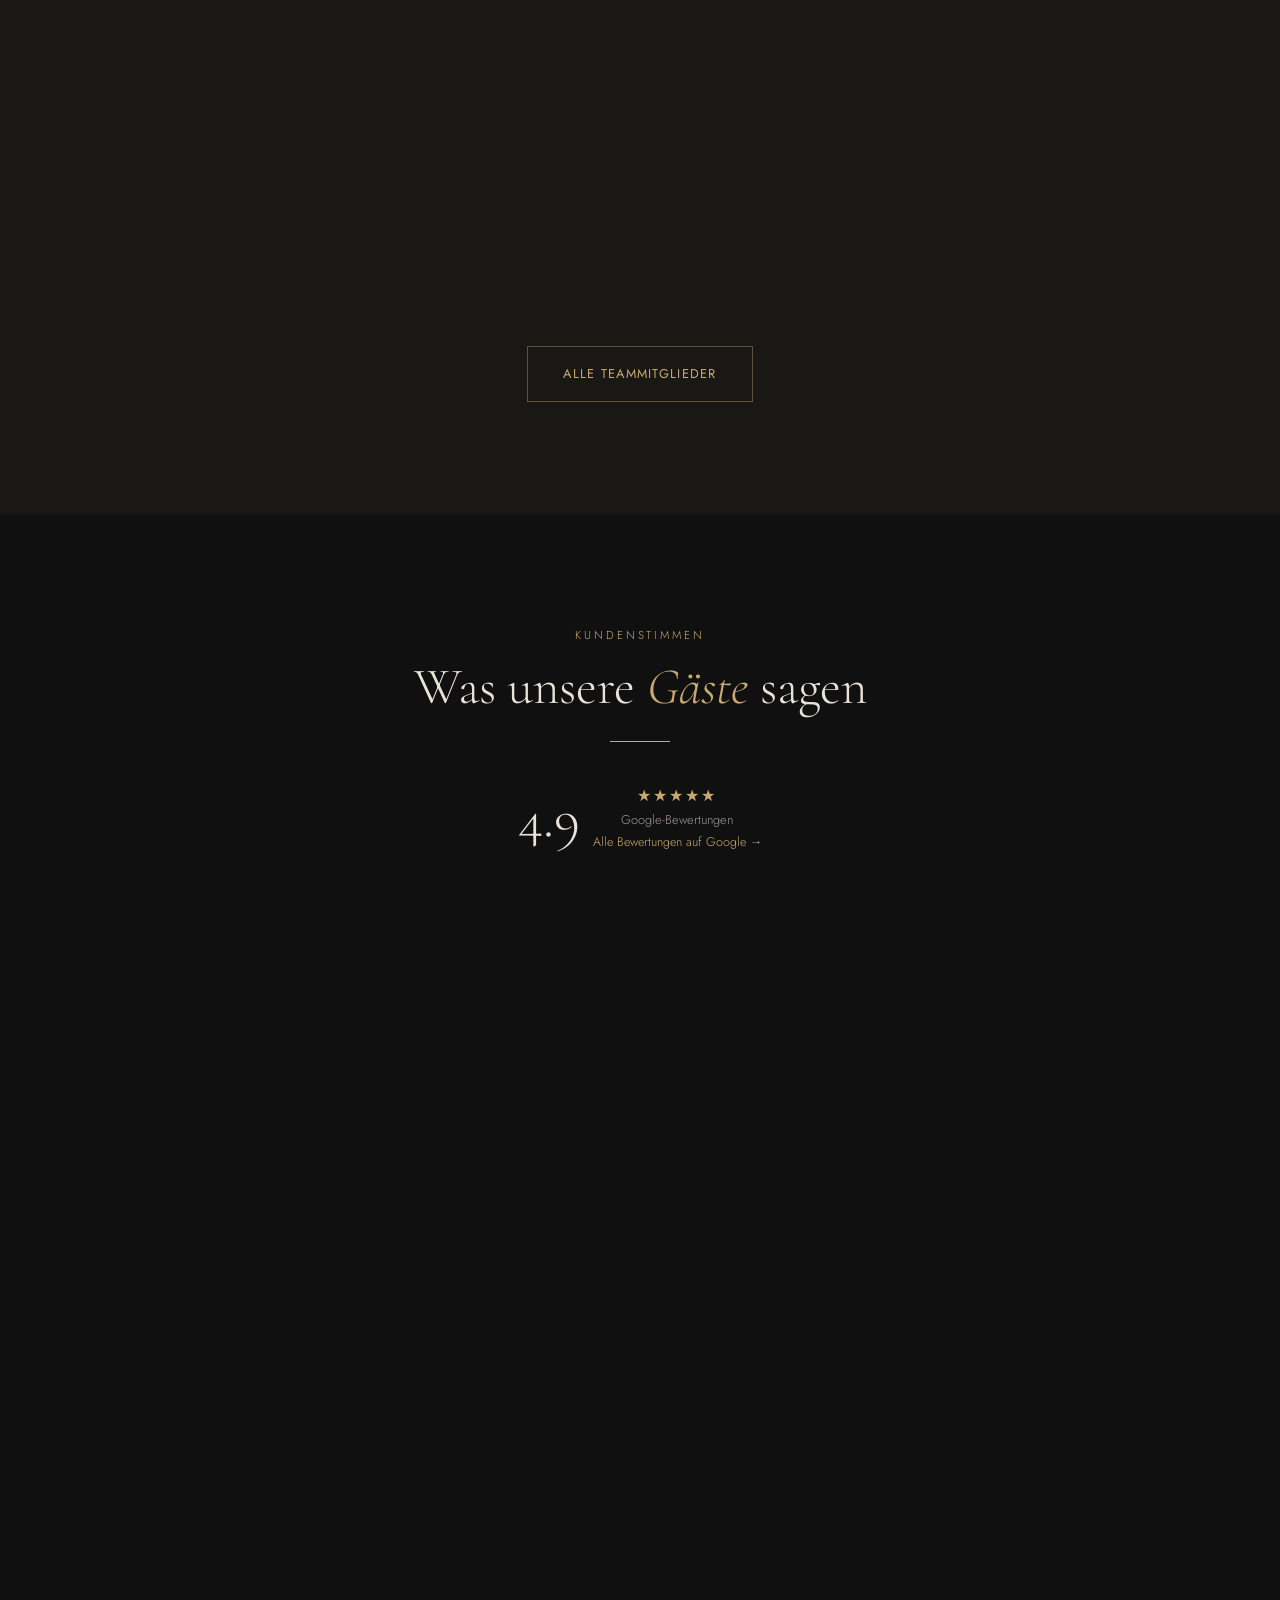
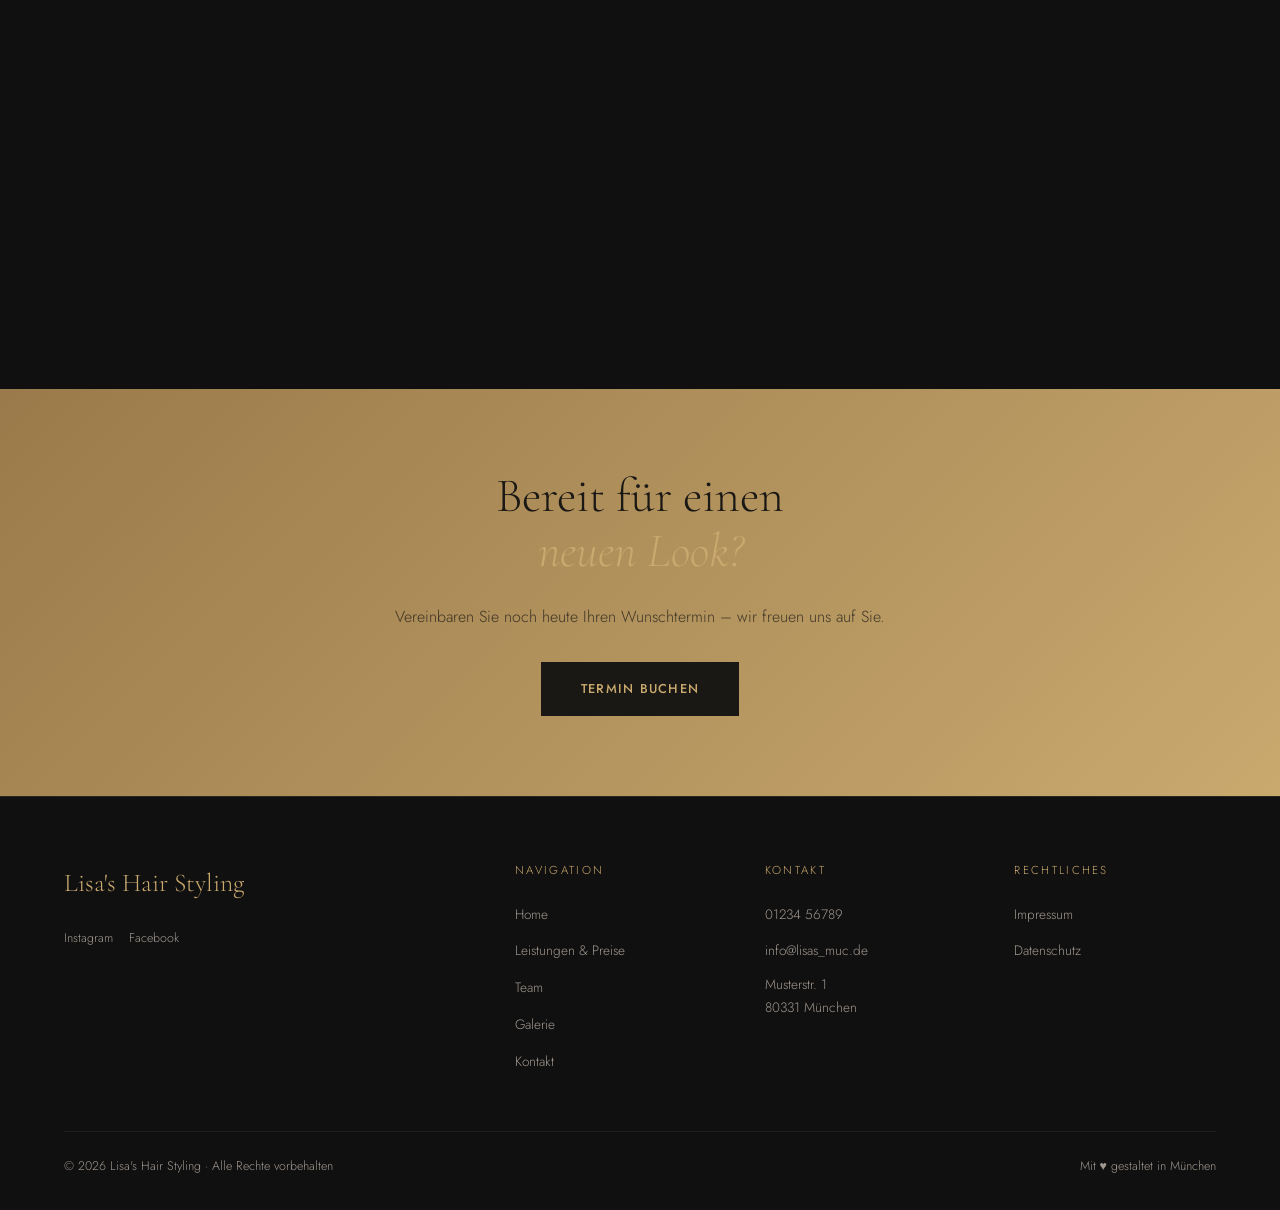
==== commit 05518931: "Update index.html" ====
--- a/index.html
+++ b/index.html
@@ -90,10 +90,6 @@
       <p class="hero-eyebrow">Friseursalon · <span class="cfg-stadt"></span></p>
       <h1 class="hero-title">Haare, die<br><em>für sich sprechen.</em></h1>
       <p class="hero-subtitle">Ihr Wohlfühlsalon für präzise Schnitte, ausdrucksstarke Colorationen und professionelle Styling-Beratung.</p>
-      <div class="hero-actions">
-        <a href="termin.html" class="btn-primary">Termin vereinbaren</a>
-        <a href="leistungen.html" class="btn-outline">Unsere Leistungen</a>
-      </div>
     </div>
     <div class="hero-scroll">
       <div class="scroll-line"></div>
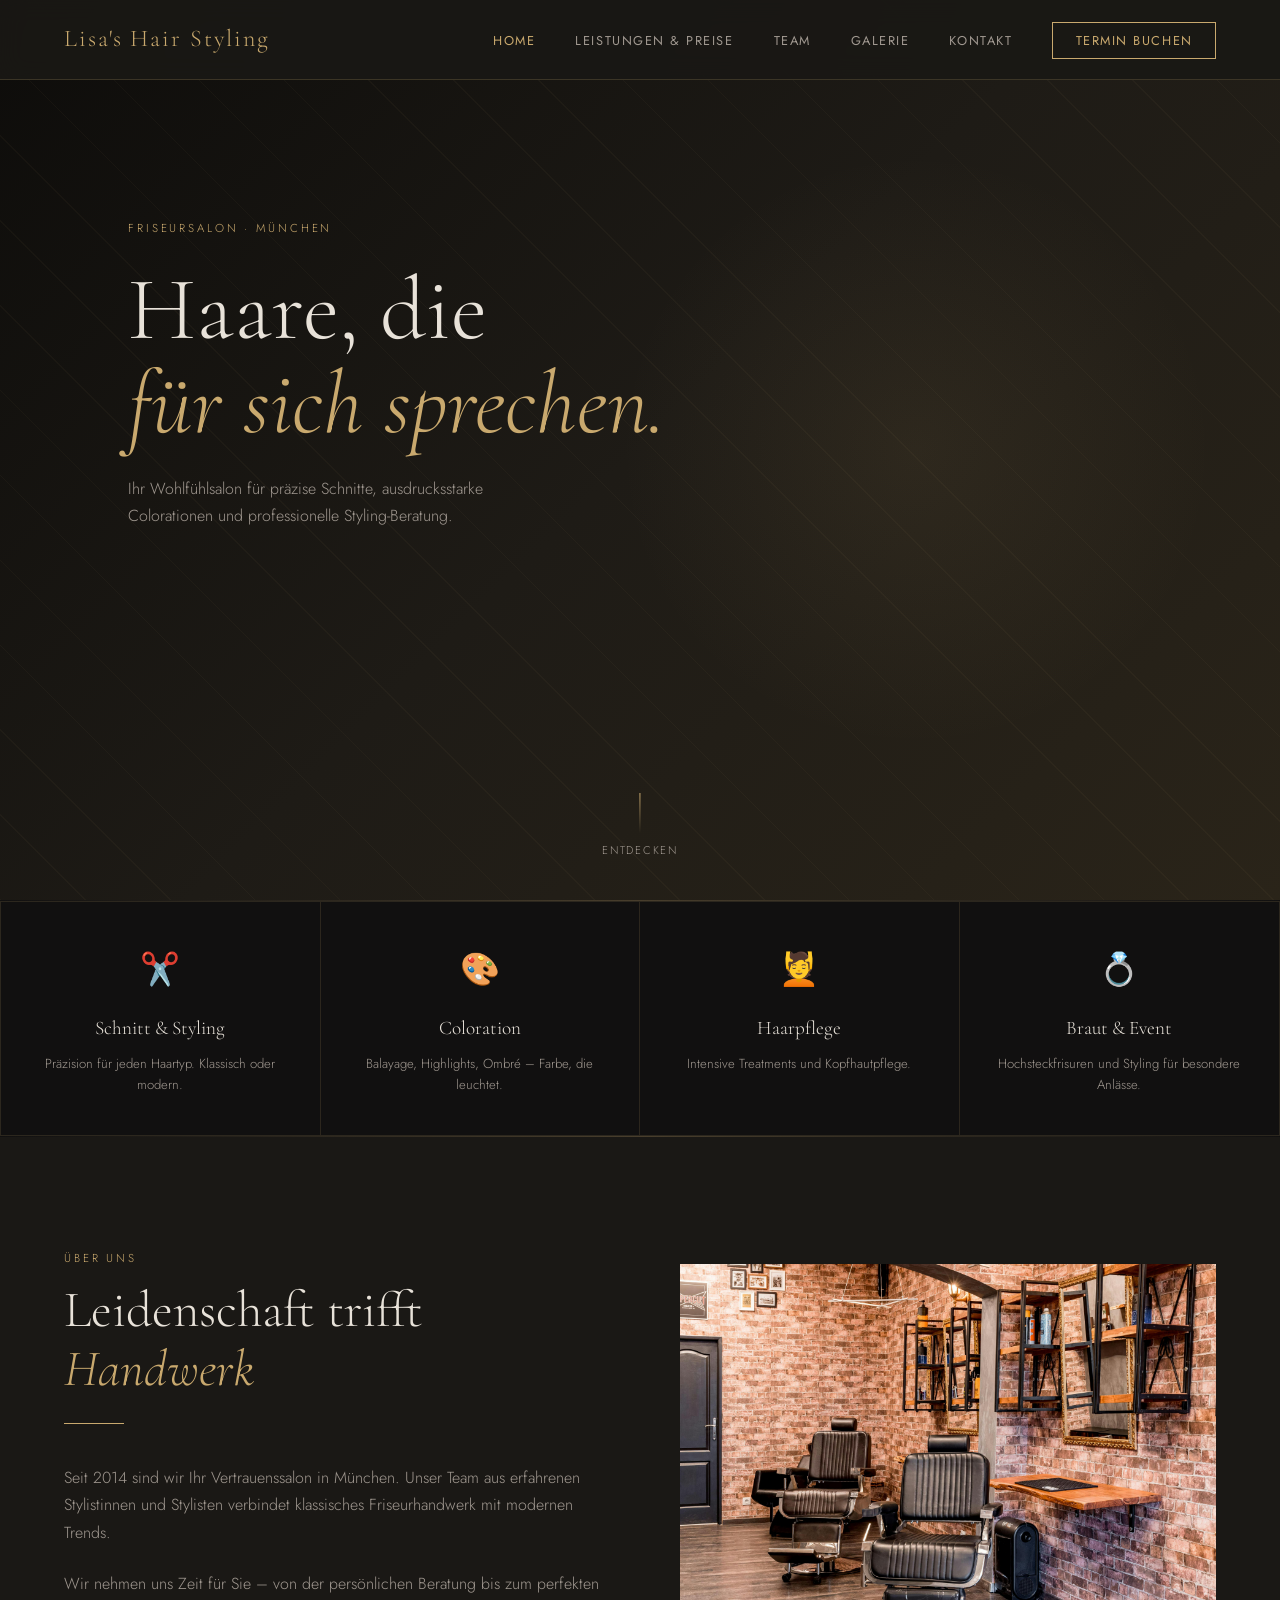
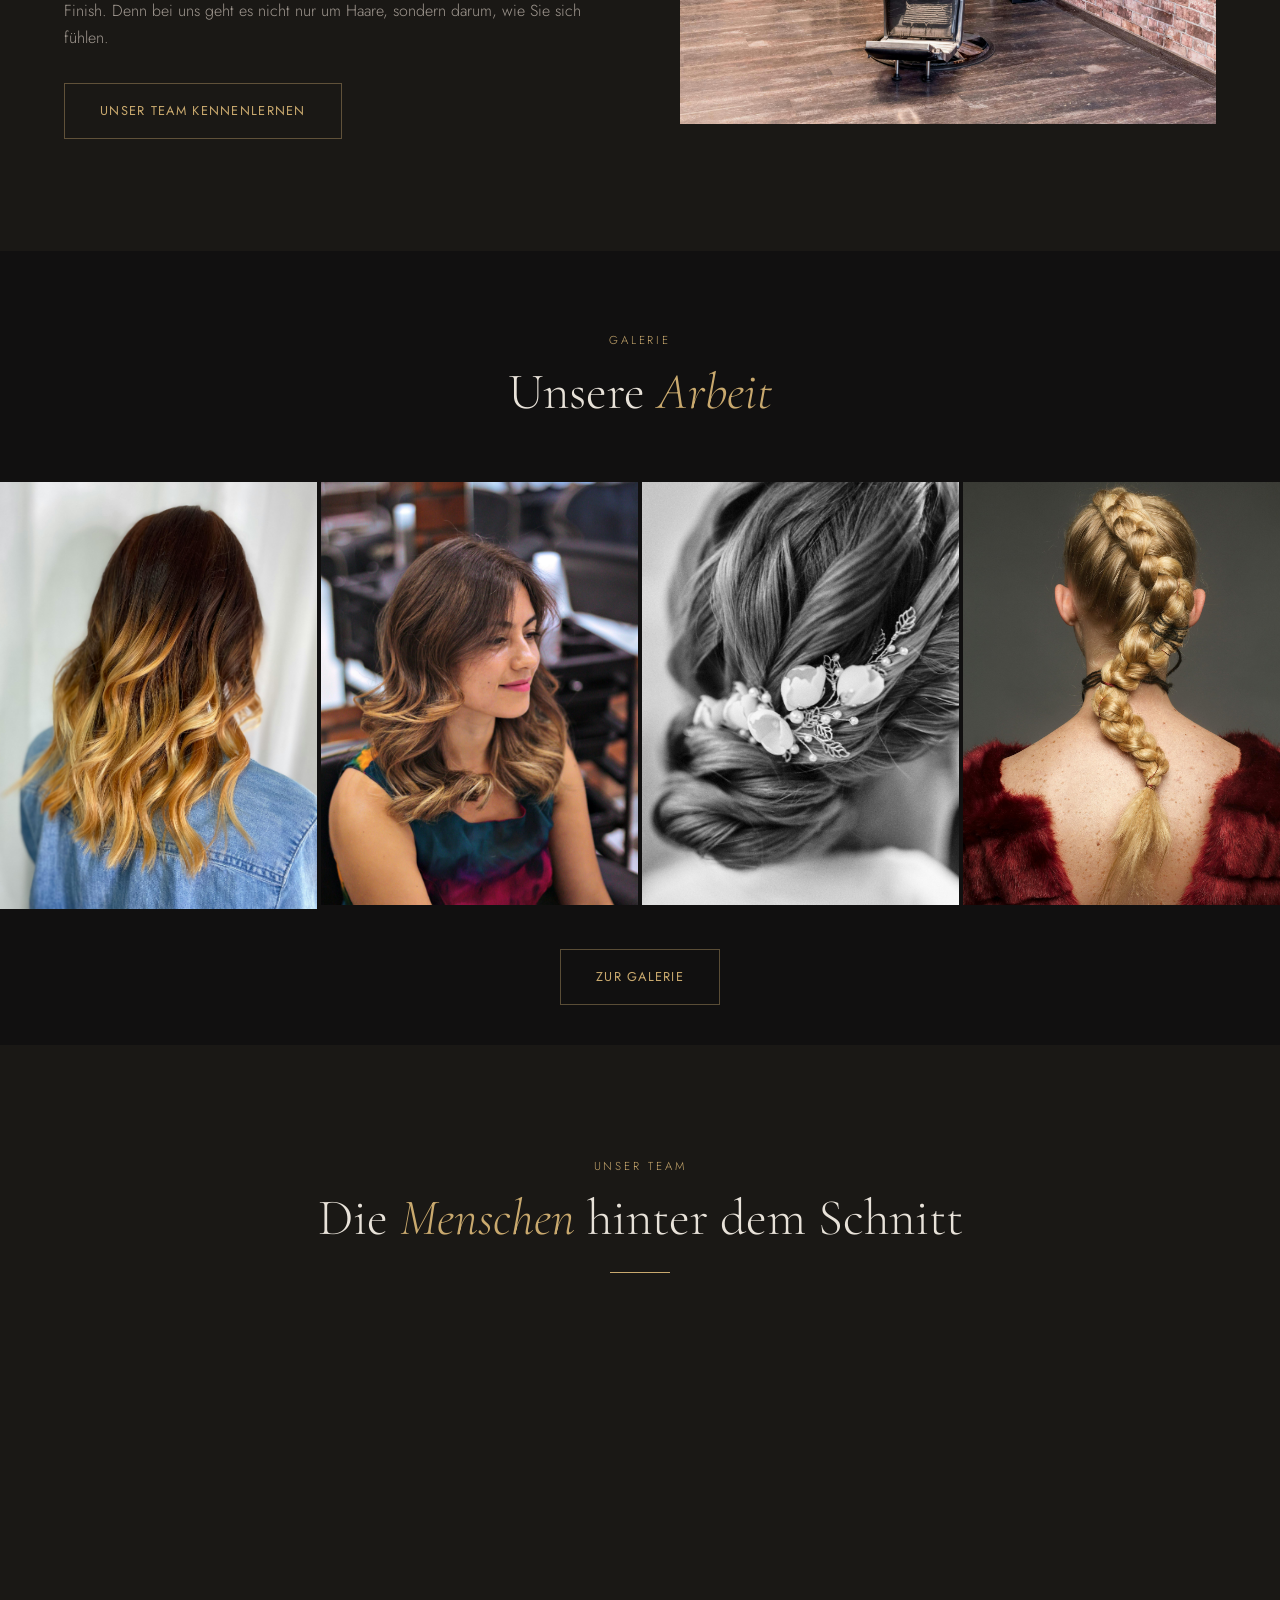
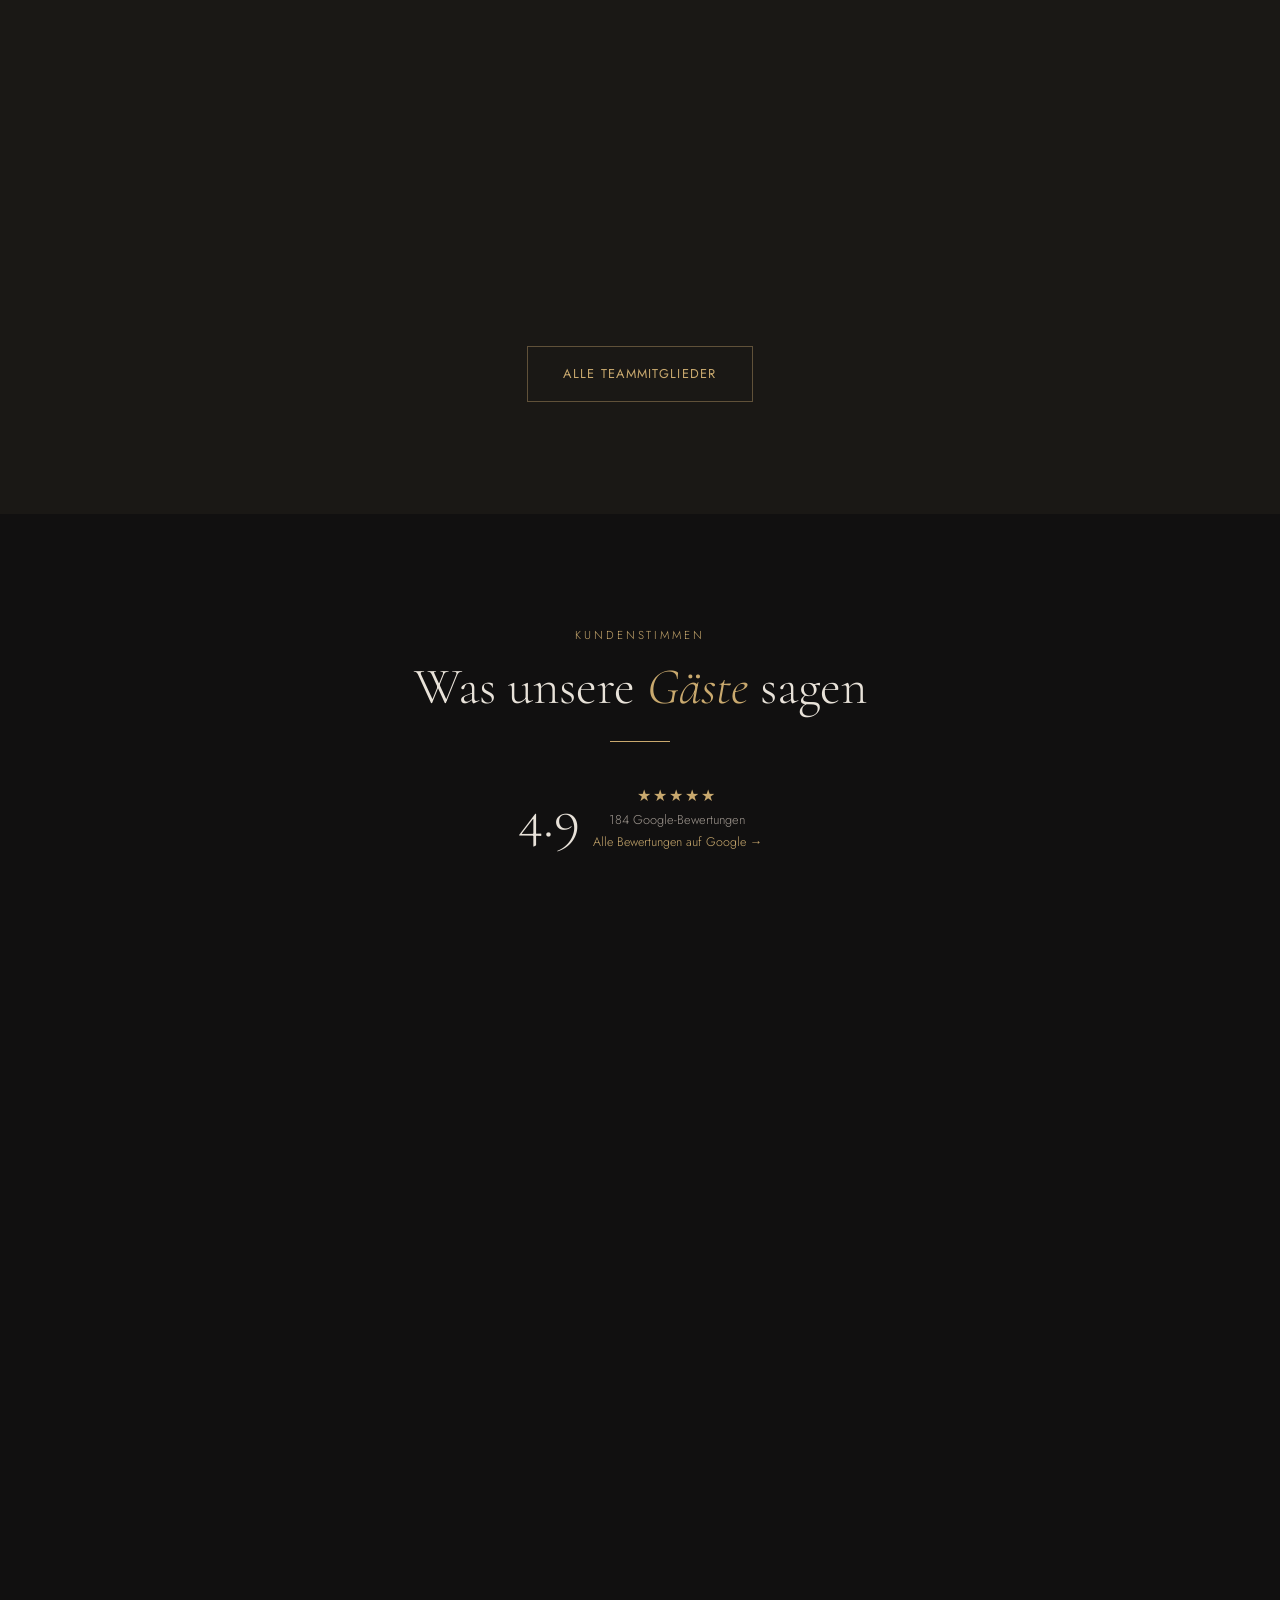
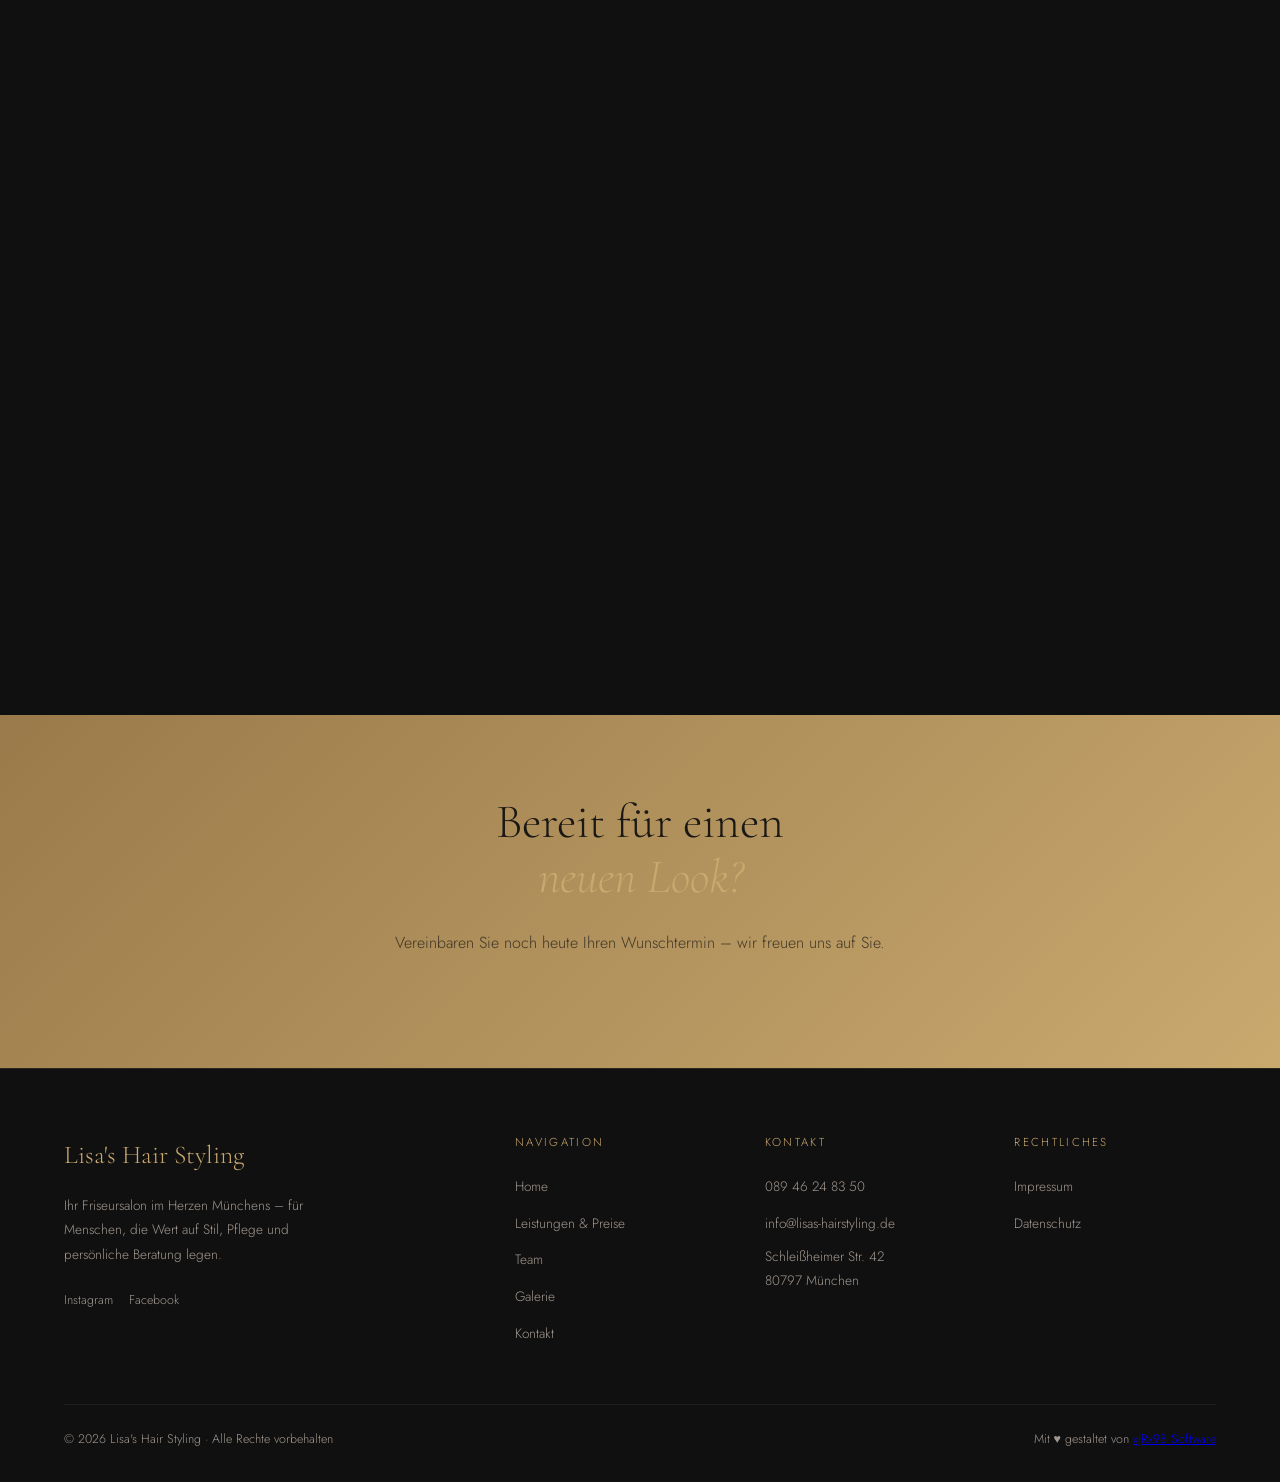
==== commit eb417f81: "Update index.html" ====
--- a/index.html
+++ b/index.html
@@ -223,7 +223,6 @@
   <section class="cta-banner">
     <h2 class="section-title" style="font-size:clamp(2rem,4vw,3rem);">Bereit für einen<br><em>neuen Look?</em></h2>
     <p>Vereinbaren Sie noch heute Ihren Wunschtermin – wir freuen uns auf Sie.</p>
-    <a href="termin.html" class="btn-dark">Termin buchen</a>
   </section>
 
   <div id="footer-placeholder"></div>
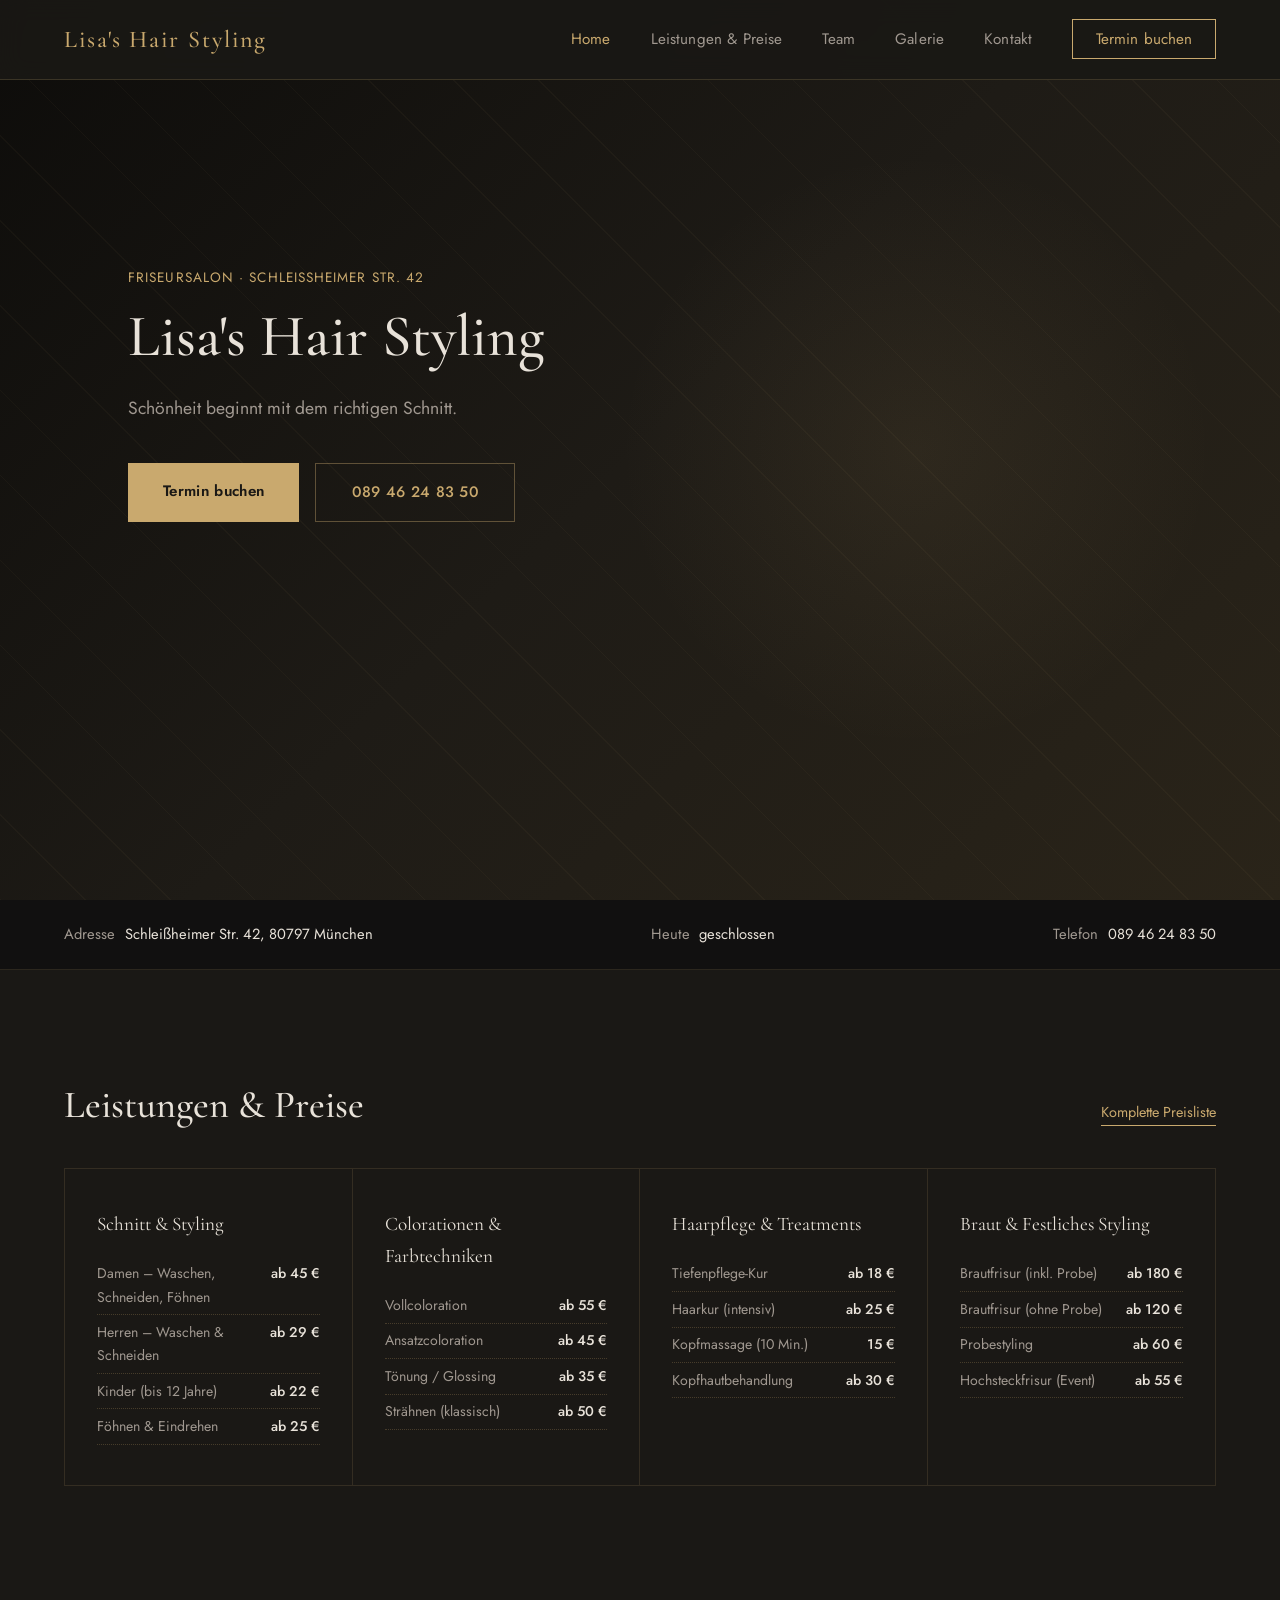
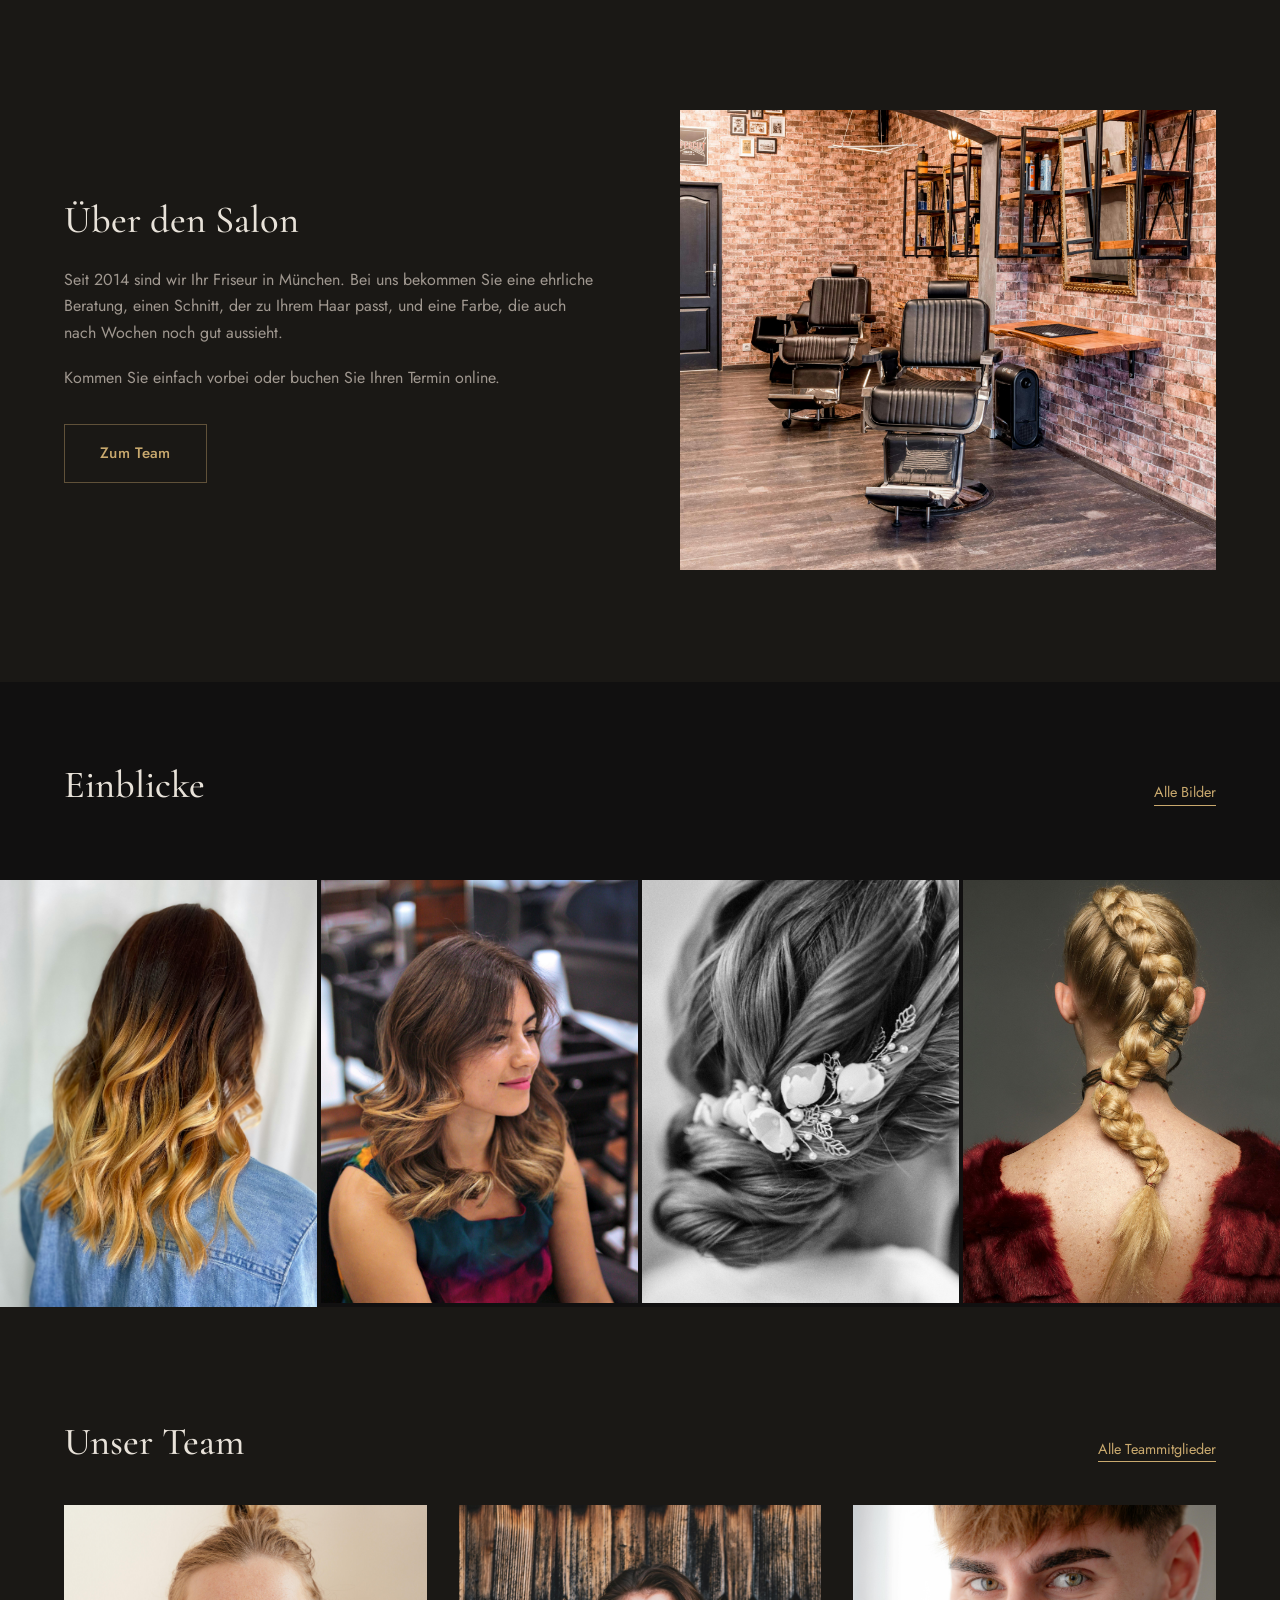
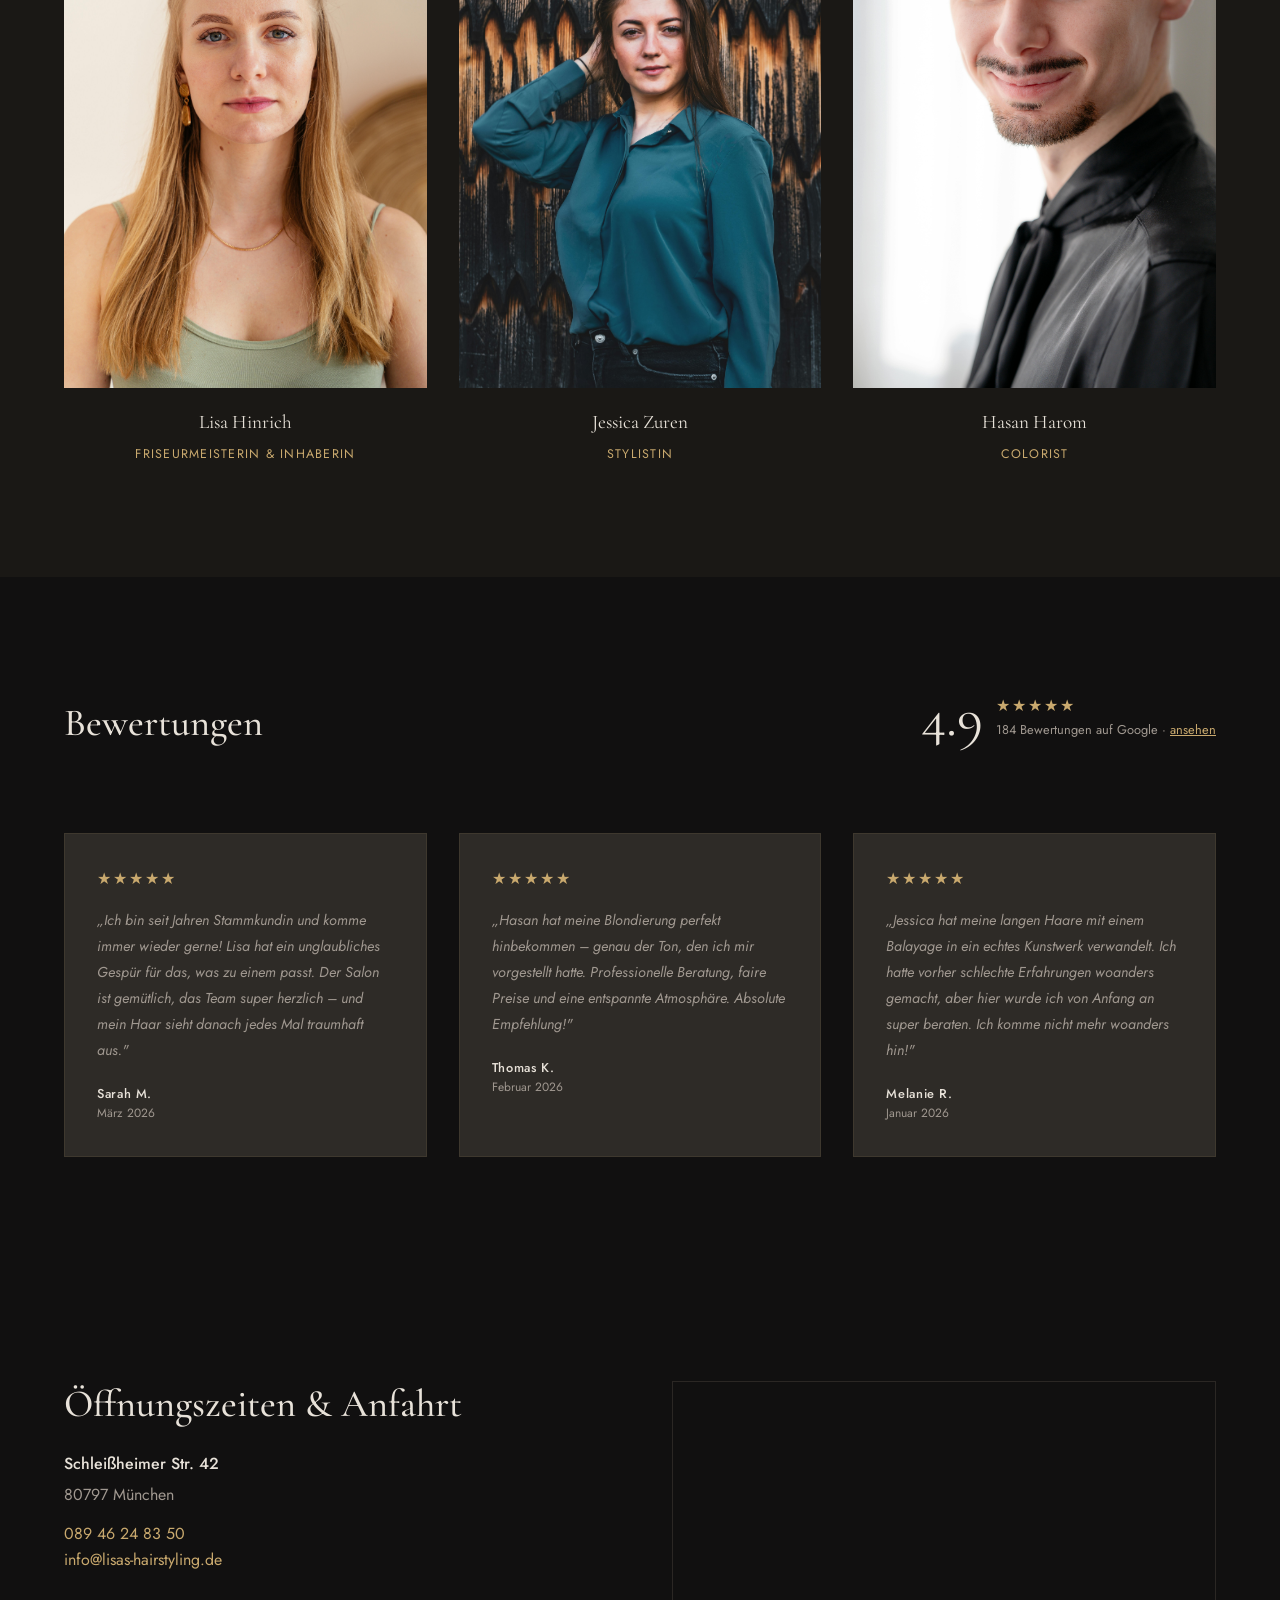
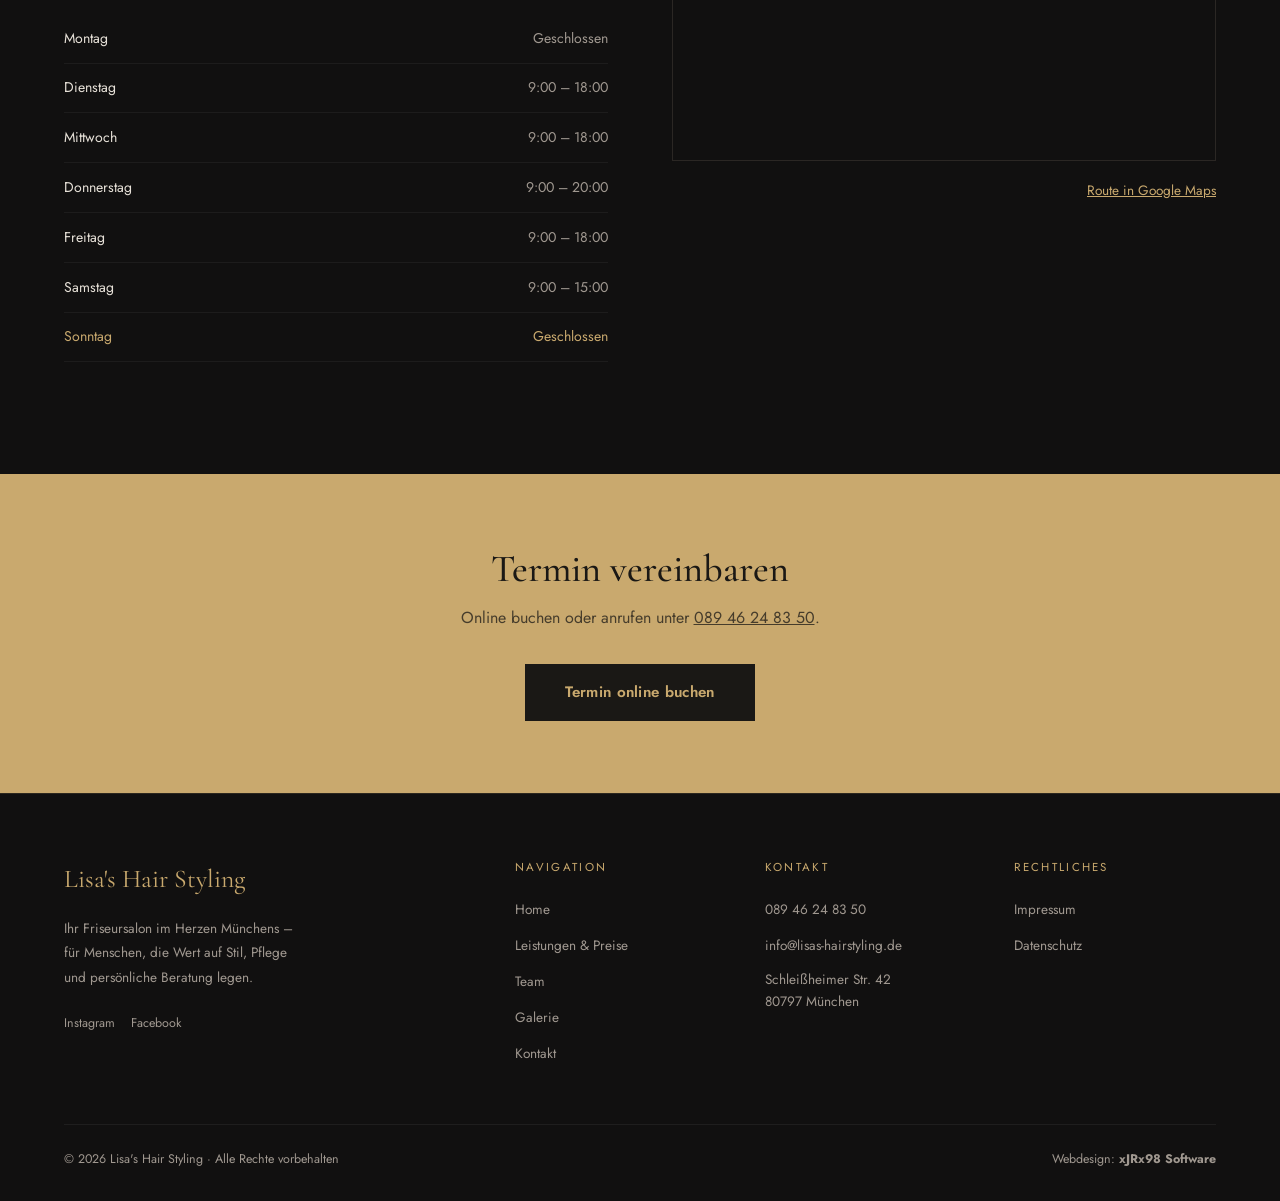
==== commit f33a928b: "Vorlage wie echte Salon-Seite: Typografie und Aufbau nach Münchner Friseur-Webseiten 256 Startseiten" ====
--- a/index.html
+++ b/index.html
@@ -9,7 +9,7 @@
   <style>
     .services-grid {
       display: grid;
-      grid-template-columns: repeat(4, 1fr);
+      grid-template-columns: repeat(auto-fit, minmax(240px, 1fr));
       gap: 0;
       border: 1px solid rgba(201,169,110,0.15);
     }
@@ -24,7 +24,6 @@
     }
     .service-item:last-child { border-right: none; }
     .service-item:hover { background: rgba(201,169,110,0.05); }
-    .service-icon { font-size: 2rem; margin-bottom: 1rem; display: block; }
     .service-name { font-family: 'Cormorant Garamond', serif; font-size: 1.2rem; color: var(--text); margin-bottom: 0.5rem; }
     .service-desc { font-size: 0.82rem; color: var(--text-muted); line-height: 1.6; }
 
@@ -57,15 +56,34 @@
     .opening-hours td:first-child { color: var(--text); }
     .opening-hours .today td { color: var(--gold); }
 
-    .cta-banner { background: linear-gradient(135deg, var(--gold-dark), var(--gold)); padding: 5rem 5vw; text-align: center; }
+    .cta-banner { padding: 4.5rem 5vw; text-align: center; }
     .cta-banner .section-title { color: var(--dark); }
     .cta-banner p { color: rgba(26,24,21,0.75); margin-bottom: 2rem; }
-    .btn-dark { display: inline-block; background: var(--dark); color: var(--gold); padding: 1rem 2.5rem; text-decoration: none; font-size: 0.8rem; font-weight: 500; letter-spacing: 0.1em; text-transform: uppercase; transition: background 0.3s; }
+    .btn-dark { display: inline-block; background: var(--dark); color: var(--gold); padding: 1rem 2.5rem; text-decoration: none; font-size: 0.95rem; font-weight: 600; letter-spacing: 0.02em; transition: background 0.3s; }
     .btn-dark:hover { background: var(--black); }
     .about-img-wrap { height: 460px; overflow: hidden; }
     .about-img-wrap img { width: 100%; height: 100%; object-fit: cover; display: block; }
 
+    .infobar { display: grid; grid-template-columns: repeat(3, auto); justify-content: space-between; gap: 1rem 2rem;
+      padding: 1.4rem 5vw; background: var(--black); border-bottom: 1px solid rgba(201,169,110,0.15); font-size: 0.92rem; }
+    .infobar a { color: var(--text); text-decoration: none; }
+    .info-k { color: var(--text-muted); margin-right: 0.6rem; }
+    .home-head { display: flex; justify-content: space-between; align-items: baseline; flex-wrap: wrap; gap: 1rem; margin-bottom: 2.5rem; }
+    .home-head .section-title { margin-bottom: 0; }
+    .more-link { color: var(--gold); text-decoration: none; font-size: 0.9rem; border-bottom: 1px solid currentColor; }
+    .home-services { background: var(--dark); }
+    .services-grid .service-item { text-align: left; cursor: pointer; }
+    .service-name { margin-bottom: 1rem !important; }
+    .price-row { display: flex; justify-content: space-between; gap: 1rem; font-size: 0.88rem; color: var(--text-muted);
+      padding: 0.35rem 0; border-bottom: 1px dotted rgba(201,169,110,0.25); }
+    .price-row b { color: var(--text); font-weight: 500; white-space: nowrap; }
+    .cta-banner { background: var(--gold); }
+    .brands { margin-top: 2rem; color: var(--text-muted); font-size: 0.92rem; }
+    .brands:empty { display: none; }
+    .brands b { color: var(--text); font-weight: 500; }
+    .cta-banner .section-title { margin-bottom: 0.8rem; }
     @media (max-width: 900px) {
+      .infobar { grid-template-columns: 1fr; }
       .services-grid { grid-template-columns: 1fr 1fr; }
       .gallery-strip { grid-template-columns: 1fr 1fr; }
       .gallery-img:first-child { grid-row: span 1; aspect-ratio: 3/4; }
@@ -87,60 +105,48 @@
     <div class="hero-pattern"></div>
     <div class="hero-glow"></div>
     <div class="hero-content">
-      <p class="hero-eyebrow">Friseursalon · <span class="cfg-stadt"></span></p>
-      <h1 class="hero-title">Haare, die<br><em>für sich sprechen.</em></h1>
-      <p class="hero-subtitle">Ihr Wohlfühlsalon für präzise Schnitte, ausdrucksstarke Colorationen und professionelle Styling-Beratung.</p>
-    </div>
-    <div class="hero-scroll">
-      <div class="scroll-line"></div>
-      <span>Entdecken</span>
-    </div>
-  </section>
-
-  <!-- SERVICES OVERVIEW -->
-  <section style="padding: 0; background: var(--black);">
-    <div class="accent-line"></div>
-    <div class="services-grid">
-      <a href="leistungen.html#schnitt" class="service-item fade-in">
-        <span class="service-icon">✂️</span>
-        <div class="service-name">Schnitt & Styling</div>
-        <p class="service-desc">Präzision für jeden Haartyp. Klassisch oder modern.</p>
-      </a>
-      <a href="leistungen.html#farbe" class="service-item fade-in" style="transition-delay:0.1s">
-        <span class="service-icon">🎨</span>
-        <div class="service-name">Coloration</div>
-        <p class="service-desc">Balayage, Highlights, Ombré – Farbe, die leuchtet.</p>
-      </a>
-      <a href="leistungen.html#pflege" class="service-item fade-in" style="transition-delay:0.2s">
-        <span class="service-icon">💆</span>
-        <div class="service-name">Haarpflege</div>
-        <p class="service-desc">Intensive Treatments und Kopfhautpflege.</p>
-      </a>
-      <a href="leistungen.html#braut" class="service-item fade-in" style="transition-delay:0.3s">
-        <span class="service-icon">💍</span>
-        <div class="service-name">Braut & Event</div>
-        <p class="service-desc">Hochsteckfrisuren und Styling für besondere Anlässe.</p>
-      </a>
-    </div>
-    <div class="accent-line"></div>
-  </section>
-
-  <!-- ABOUT TEASER -->
-  <section>
+      <p class="hero-eyebrow">Friseursalon · <span class="cfg-address-street"></span></p>
+      <h1 class="hero-title cfg-salon-name"></h1>
+      <p class="hero-subtitle cfg-tagline"></p>
+      <div class="hero-actions">
+        <a href="termin.html" class="btn-primary">Termin buchen</a>
+        <a href="#" class="btn-outline cfg-tel-href"><span class="cfg-phone"></span></a>
+      </div>
+    </div>
+  </section>
+
+  <!-- INFOLEISTE -->
+  <div class="infobar">
+    <div><span class="info-k">Adresse</span><span class="cfg-address-street"></span>, <span class="cfg-address-zip-city"></span></div>
+    <div><span class="info-k">Heute</span><span id="today-hours"></span></div>
+    <div><span class="info-k">Telefon</span><a href="#" class="cfg-tel-href cfg-phone"></a></div>
+  </div>
+
+  <!-- LEISTUNGEN MIT PREISEN -->
+  <section class="home-services">
+    <div class="home-head">
+      <h2 class="section-title">Leistungen &amp; Preise</h2>
+      <a href="leistungen.html" class="more-link">Komplette Preisliste</a>
+    </div>
+    <div class="services-grid" id="services-preview"></div>
+    <p class="brands" id="brands"></p>
+  </section>
+
+  <!-- ÜBER UNS -->
+  <section class="about-section">
     <div class="two-col">
-      <div class="fade-in">
-        <p class="section-label">Über uns</p>
-        <h2 class="section-title">Leidenschaft trifft<br><em>Handwerk</em></h2>
-        <div class="divider"></div>
-        <p style="color: var(--text-muted); margin-bottom: 1.5rem;">
-          Seit <span class="cfg-gruendungsjahr"></span> sind wir Ihr Vertrauenssalon in <span class="cfg-stadt"></span>. Unser Team aus erfahrenen Stylistinnen und Stylisten verbindet klassisches Friseurhandwerk mit modernen Trends.
+      <div>
+        <h2 class="section-title">Über den Salon</h2>
+        <p style="color: var(--text-muted); margin-bottom: 1.2rem;">
+          Seit <span class="cfg-gruendungsjahr"></span> sind wir Ihr Friseur in <span class="cfg-stadt"></span>.
+          Bei uns bekommen Sie eine ehrliche Beratung, einen Schnitt, der zu Ihrem Haar passt, und eine Farbe, die auch nach Wochen noch gut aussieht.
         </p>
         <p style="color: var(--text-muted); margin-bottom: 2rem;">
-          Wir nehmen uns Zeit für Sie – von der persönlichen Beratung bis zum perfekten Finish. Denn bei uns geht es nicht nur um Haare, sondern darum, wie Sie sich fühlen.
+          Kommen Sie einfach vorbei oder buchen Sie Ihren Termin online.
         </p>
-        <a href="team.html" class="btn-outline">Unser Team kennenlernen</a>
-      </div>
-      <div class="fade-in" style="transition-delay:0.2s">
+        <a href="team.html" class="btn-outline">Zum Team</a>
+      </div>
+      <div>
         <div class="about-img-wrap">
           <img src="images/salon.png" alt="Unser Salon" loading="lazy">
         </div>
@@ -148,44 +154,35 @@
     </div>
   </section>
 
-  <!-- GALLERY STRIP -->
+  <!-- GALERIE -->
   <section style="padding: 0; background: var(--black);">
-    <div style="padding: 5rem 5vw 2rem;">
-      <p class="section-label" style="text-align:center">Galerie</p>
-      <h2 class="section-title" style="text-align:center">Unsere <em>Arbeit</em></h2>
+    <div class="home-head" style="padding: 5rem 5vw 2rem;">
+      <h2 class="section-title">Einblicke</h2>
+      <a href="galerie.html" class="more-link">Alle Bilder</a>
     </div>
     <div class="gallery-strip" id="gallery-strip"></div>
-    <div style="text-align:center; padding: 2.5rem;">
-      <a href="galerie.html" class="btn-outline">Zur Galerie</a>
-    </div>
-  </section>
-
-  <!-- TEAM TEASER -->
+  </section>
+
+  <!-- TEAM -->
   <section>
-    <div style="text-align:center; margin-bottom: 4rem;">
-      <p class="section-label">Unser Team</p>
-      <h2 class="section-title">Die <em>Menschen</em> hinter dem Schnitt</h2>
-      <div class="divider center"></div>
+    <div class="home-head">
+      <h2 class="section-title">Unser Team</h2>
+      <a href="team.html" class="more-link">Alle Teammitglieder</a>
     </div>
     <div class="three-col" id="team-teaser"></div>
-    <div style="text-align:center; margin-top:3rem;">
-      <a href="team.html" class="btn-outline">Alle Teammitglieder</a>
-    </div>
-  </section>
-
-  <!-- GOOGLE REVIEWS -->
+  </section>
+
+  <!-- BEWERTUNGEN -->
   <section class="reviews-section">
-    <div style="text-align:center; margin-bottom: 4rem;">
-      <p class="section-label">Kundenstimmen</p>
-      <h2 class="section-title">Was unsere <em>Gäste</em> sagen</h2>
-      <div class="divider center"></div>
-      <div class="google-badge" style="justify-content:center">
+    <div class="home-head">
+      <h2 class="section-title">Bewertungen</h2>
+      <div class="google-badge">
         <div class="google-score cfg-google-rating"></div>
         <div>
           <div class="stars">★★★★★</div>
           <div class="google-info">
-            <span class="cfg-review-count"></span> Google-Bewertungen<br>
-            <a id="reviews-link" href="#" target="_blank" style="color:var(--gold); text-decoration:none; font-size:0.78rem;">Alle Bewertungen auf Google →</a>
+            <span class="cfg-review-count"></span> Bewertungen auf Google ·
+            <a id="reviews-link" href="#" target="_blank" style="color:var(--gold);">ansehen</a>
           </div>
         </div>
       </div>
@@ -193,13 +190,11 @@
     <div class="three-col" id="reviews-grid"></div>
   </section>
 
-  <!-- LOCATION & HOURS -->
+  <!-- STANDORT & ÖFFNUNGSZEITEN -->
   <section class="location-section">
     <div class="two-col" style="gap:4rem; align-items:start">
-      <div class="fade-in">
-        <p class="section-label">Besuchen Sie uns</p>
-        <h2 class="section-title">Standort &<br><em>Öffnungszeiten</em></h2>
-        <div class="divider"></div>
+      <div>
+        <h2 class="section-title">Öffnungszeiten &amp; Anfahrt</h2>
         <div style="margin-bottom:2.5rem;">
           <p style="color:var(--text); margin-bottom:0.3rem; font-weight:500;" class="cfg-address-street"></p>
           <p style="color:var(--text-muted);" class="cfg-address-zip-city"></p>
@@ -210,19 +205,20 @@
           <table id="hours-table"></table>
         </div>
       </div>
-      <div class="fade-in" style="transition-delay:0.2s">
+      <div>
         <div class="map-container" id="map-container"></div>
         <div style="margin-top:1rem; text-align:right;">
-          <a id="maps-link" href="#" target="_blank" style="font-size:0.78rem; color:var(--gold); text-decoration:none; letter-spacing:0.05em;">In Google Maps öffnen →</a>
-        </div>
-      </div>
-    </div>
-  </section>
-
-  <!-- CTA BANNER -->
+          <a id="maps-link" href="#" target="_blank" style="font-size:0.85rem; color:var(--gold);">Route in Google Maps</a>
+        </div>
+      </div>
+    </div>
+  </section>
+
+  <!-- TERMIN -->
   <section class="cta-banner">
-    <h2 class="section-title" style="font-size:clamp(2rem,4vw,3rem);">Bereit für einen<br><em>neuen Look?</em></h2>
-    <p>Vereinbaren Sie noch heute Ihren Wunschtermin – wir freuen uns auf Sie.</p>
+    <h2 class="section-title">Termin vereinbaren</h2>
+    <p>Online buchen oder anrufen unter <a href="#" class="cfg-tel-href cfg-phone" style="color:inherit"></a>.</p>
+    <a href="termin.html" class="btn-dark">Termin online buchen</a>
   </section>
 
   <div id="footer-placeholder"></div>
@@ -240,6 +236,11 @@
     document.getElementById('footer-placeholder').innerHTML = renderFooter();
 
     // ── Einfache Textfelder ──
+    document.querySelectorAll('.cfg-salon-name').forEach(el => el.textContent = SALON_CONFIG.SALON_NAME);
+    document.querySelectorAll('.cfg-tagline').forEach(el => el.textContent = SALON_CONFIG.TAGLINE);
+    document.querySelectorAll('.cfg-tel-href').forEach(el => el.href = `tel:${SALON_CONFIG.PHONE.replace(/\s/g, '')}`);
+    const wd = new Date().getDay(); const todayH = SALON_CONFIG.HOURS[wd === 0 ? 6 : wd - 1];
+    document.getElementById('today-hours').textContent = todayH ? (/geschlossen/i.test(todayH.time) ? 'geschlossen' : `geöffnet ${todayH.time} Uhr`) : '';
     document.querySelectorAll('.cfg-stadt').forEach(el => el.textContent = SALON_CONFIG.STADT);
     document.querySelectorAll('.cfg-gruendungsjahr').forEach(el => el.textContent = SALON_CONFIG.GRUENDUNGSJAHR);
     document.querySelectorAll('.cfg-google-rating').forEach(el => el.textContent = SALON_CONFIG.GOOGLE_RATING);
@@ -267,6 +268,21 @@
            <span>Google Maps Embed einfügen</span>
          </div>`;
 
+    // ── Leistungen mit Preisen (je Kategorie die ersten 4 Einträge) ──
+    const svEl = document.getElementById('services-preview');
+    Object.entries(SALON_CONFIG.SERVICES).slice(0, 4).forEach(([key, cat]) => {
+      const rows = [...(cat.left || []), ...(cat.right || [])].slice(0, 4).map(it => {
+        const price = it.price || (it.variants && it.variants[0] ? it.variants[0].price : '');
+        return `<div class="price-row"><span>${it.name}</span><b>${price}</b></div>`;
+      }).join('');
+      svEl.innerHTML += `<a href="leistungen.html#${key}" class="service-item"><div class="service-name">${cat.title}</div>${rows}</a>`;
+    });
+
+    if (SALON_CONFIG.MARKEN) {
+      document.getElementById('brands').innerHTML = 'Wir arbeiten mit: ' +
+        SALON_CONFIG.MARKEN.split(',').map(m => `<b>${m.trim()}</b>`).join(' · ');
+    }
+
     // ── Galerie-Strip (erste 4 Bilder) ──
     const stripEl = document.getElementById('gallery-strip');
     SALON_CONFIG.GALLERY.slice(0, 4).forEach(img => {
@@ -280,7 +296,7 @@
     const teamEl = document.getElementById('team-teaser');
     SALON_CONFIG.TEAM.slice(0, 3).forEach((m, i) => {
       teamEl.innerHTML += `
-        <div class="fade-in" style="text-align:center; transition-delay:${i * 0.15}s">
+        <div style="text-align:center">
           <div class="team-member-img">
             <img src="${m.photo}" alt="${m.name}" loading="lazy">
           </div>
@@ -294,7 +310,7 @@
     SALON_CONFIG.REVIEWS.forEach((r, i) => {
       const stars = '★'.repeat(r.stars);
       reviewsEl.innerHTML += `
-        <div class="review-card fade-in" style="transition-delay:${i * 0.15}s">
+        <div class="review-card">
           <div class="stars" style="margin-bottom:1rem">${stars}</div>
           <p class="review-text">„${r.text}"</p>
           <div class="reviewer-name">${r.name}</div>
@@ -302,7 +318,6 @@
         </div>`;
     });
 
-    initScrollAnimations();
   </script>
 </body>
 </html>
--- a/style.css
+++ b/style.css
@@ -22,8 +22,9 @@
   font-family: 'Jost', sans-serif;
   background: var(--dark);
   color: var(--text);
-  font-weight: 300;
-  line-height: 1.7;
+  font-size: 16px;
+  font-weight: 400;
+  line-height: 1.65;
   overflow-x: hidden;
 }
 
@@ -45,7 +46,7 @@
 .nav-logo {
   font-family: 'Cormorant Garamond', serif;
   font-size: 1.5rem;
-  font-weight: 300;
+  font-weight: 500;
   color: var(--gold);
   text-decoration: none;
   letter-spacing: 0.08em;
@@ -60,10 +61,9 @@
 .nav-links a {
   color: var(--text-muted);
   text-decoration: none;
-  font-size: 0.8rem;
+  font-size: 0.95rem;
   font-weight: 400;
-  letter-spacing: 0.12em;
-  text-transform: uppercase;
+  letter-spacing: 0.01em;
   transition: color 0.3s;
 }
 
@@ -154,20 +154,20 @@
 }
 
 .hero-eyebrow {
-  font-size: 0.72rem;
-  letter-spacing: 0.25em;
+  font-size: 0.85rem;
+  letter-spacing: 0.08em;
   text-transform: uppercase;
   color: var(--gold);
-  margin-bottom: 1.5rem;
+  margin-bottom: 1rem;
   opacity: 0;
   animation: fadeUp 0.8s 0.2s forwards;
 }
 
 .hero-title {
   font-family: 'Cormorant Garamond', serif;
-  font-size: clamp(3.5rem, 7vw, 6rem);
-  font-weight: 300;
-  line-height: 1.05;
+  font-size: clamp(2.4rem, 4.6vw, 3.8rem);
+  font-weight: 500;
+  line-height: 1.12;
   color: var(--text);
   margin-bottom: 1.5rem;
   opacity: 0;
@@ -175,14 +175,14 @@
 }
 
 .hero-title em {
-  font-style: italic;
+  font-style: normal;
   color: var(--gold);
 }
 
 .hero-subtitle {
-  font-size: 1rem;
-  color: var(--text-muted);
-  max-width: 420px;
+  font-size: 1.1rem;
+  color: var(--text-muted);
+  max-width: 520px;
   margin-bottom: 2.5rem;
   opacity: 0;
   animation: fadeUp 0.8s 0.6s forwards;
@@ -202,16 +202,14 @@
   color: var(--dark);
   padding: 1rem 2.2rem;
   text-decoration: none;
-  font-size: 0.8rem;
-  font-weight: 500;
-  letter-spacing: 0.1em;
-  text-transform: uppercase;
-  transition: background 0.3s, transform 0.2s;
+  font-size: 0.95rem;
+  font-weight: 600;
+  letter-spacing: 0.02em;
+  transition: background 0.3s;
 }
 
 .btn-primary:hover {
   background: var(--gold-light);
-  transform: translateY(-2px);
 }
 
 .btn-outline {
@@ -220,10 +218,9 @@
   color: var(--gold);
   padding: 1rem 2.2rem;
   text-decoration: none;
-  font-size: 0.8rem;
-  font-weight: 400;
-  letter-spacing: 0.1em;
-  text-transform: uppercase;
+  font-size: 0.95rem;
+  font-weight: 500;
+  letter-spacing: 0.02em;
   transition: border-color 0.3s, background 0.3s;
 }
 
@@ -258,22 +255,22 @@
 section { padding: 7rem 5vw; }
 
 .section-label {
-  font-size: 0.72rem;
-  letter-spacing: 0.25em;
+  font-size: 0.85rem;
+  letter-spacing: 0.08em;
   text-transform: uppercase;
   color: var(--gold);
-  margin-bottom: 0.8rem;
+  margin-bottom: 0.6rem;
 }
 
 .section-title {
   font-family: 'Cormorant Garamond', serif;
-  font-size: clamp(2rem, 4vw, 3.2rem);
-  font-weight: 300;
-  line-height: 1.15;
+  font-size: clamp(1.8rem, 3vw, 2.5rem);
+  font-weight: 500;
+  line-height: 1.2;
   margin-bottom: 1.5rem;
 }
 
-.section-title em { font-style: italic; color: var(--gold); }
+.section-title em { font-style: normal; color: var(--gold); }
 
 .divider {
   width: 60px;
@@ -413,6 +410,16 @@
   font-size: 0.78rem;
 }
 
+.footer-bottom a {
+  color: inherit;      /* gleiche Farbe wie normaler Footer-Text */
+  font-weight: bold;   /* fett */
+  text-decoration: none;
+}
+
+.footer-bottom a:hover {
+  text-decoration: underline; /* optional beim Hover */
+}
+
 /* ── GOLD ACCENT LINE ── */
 .accent-line {
   width: 100%;
@@ -439,11 +446,8 @@
   50%       { transform: translateX(-50%) translateY(8px); }
 }
 
-.fade-in {
-  opacity: 0;
-  transform: translateY(20px);
-  transition: opacity 0.7s, transform 0.7s;
-}
+/* Inhalte sind sofort sichtbar – keine Einblend-Effekte beim Scrollen */
+.fade-in { opacity: 1; }
 
 .fade-in.visible {
   opacity: 1;
